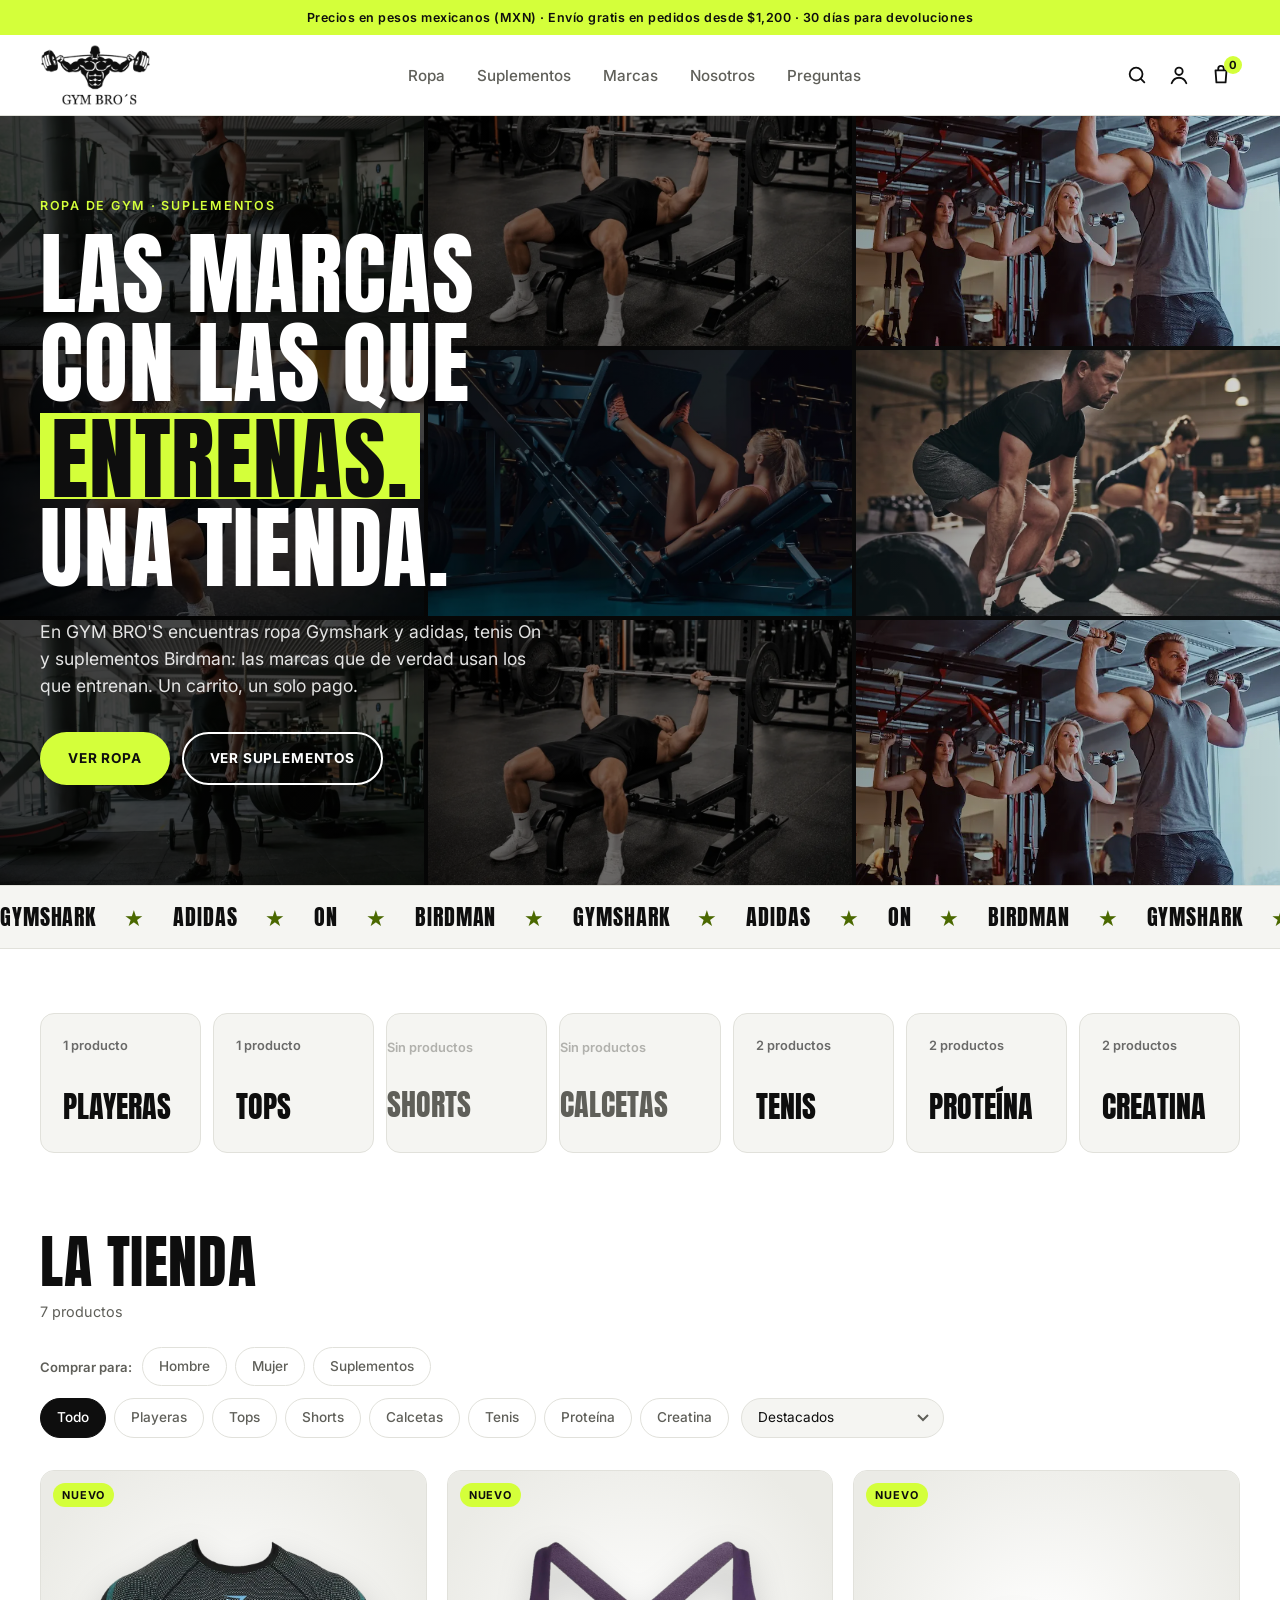
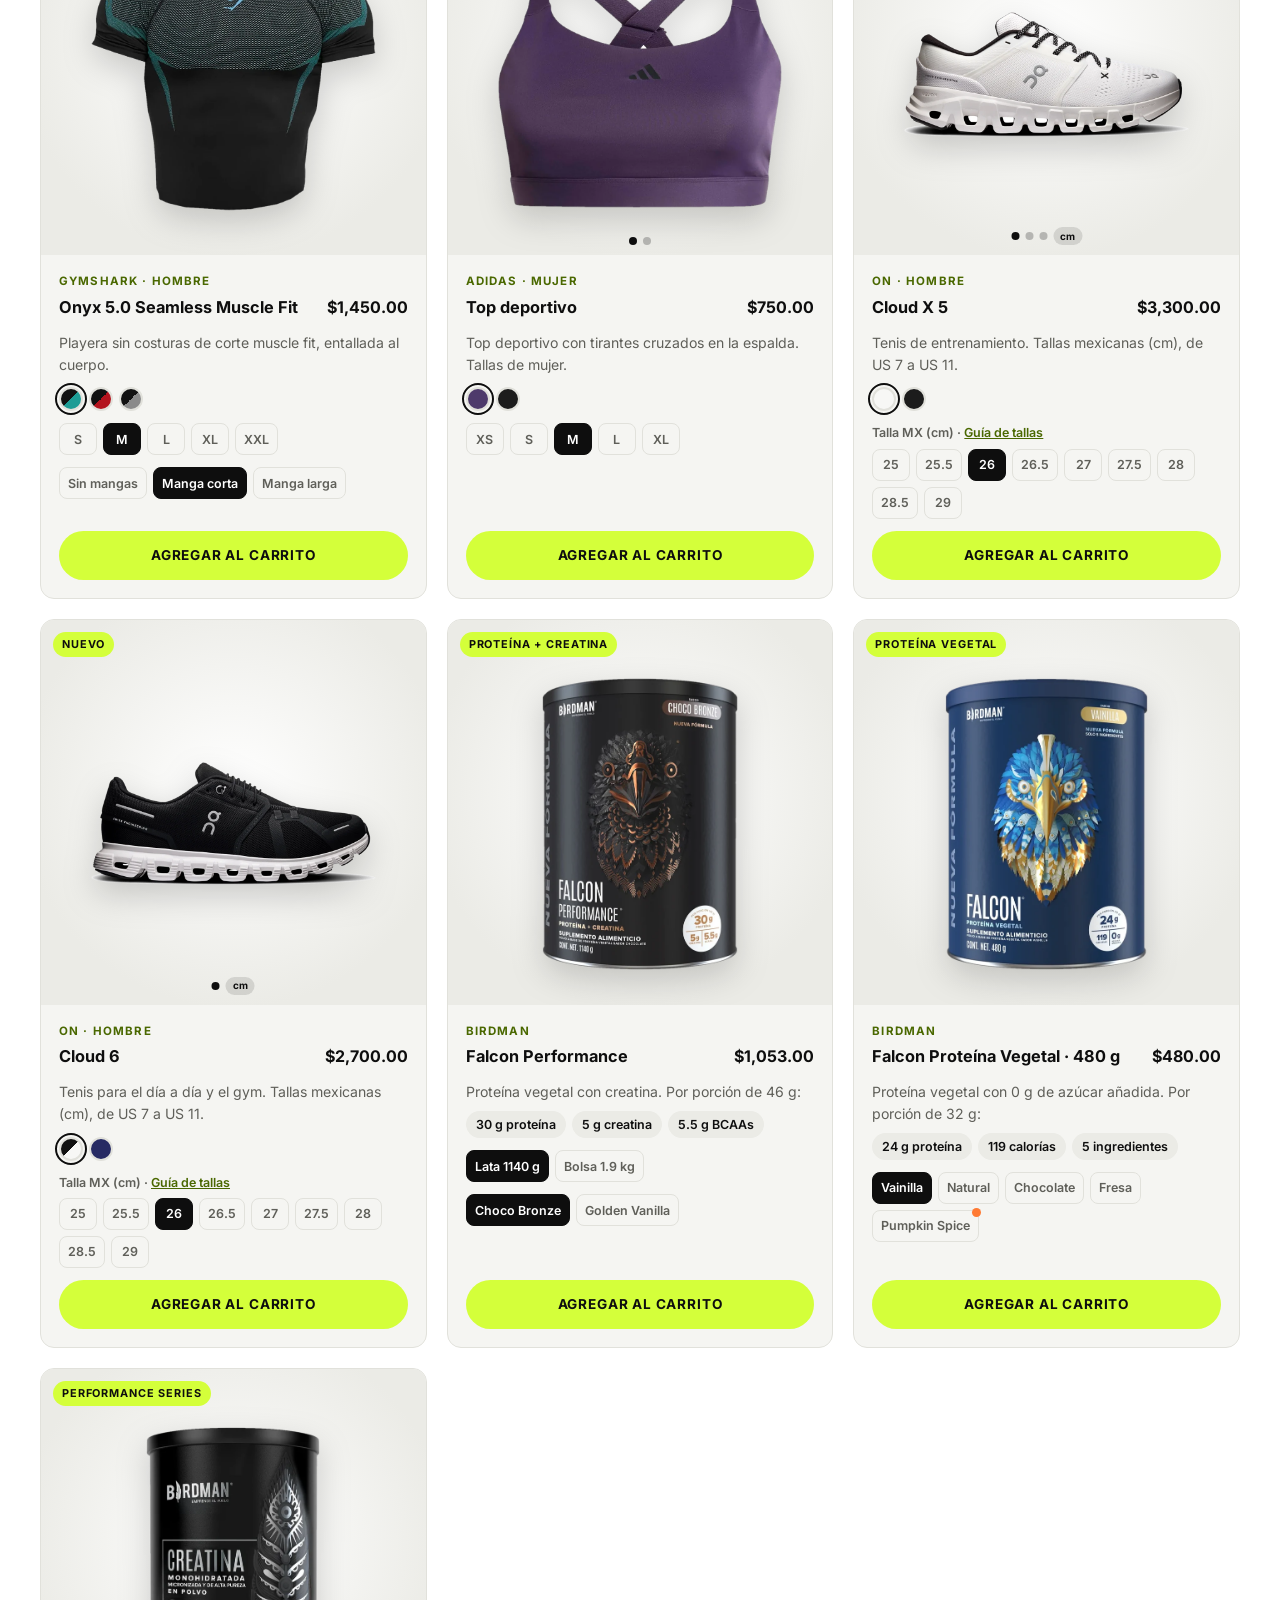
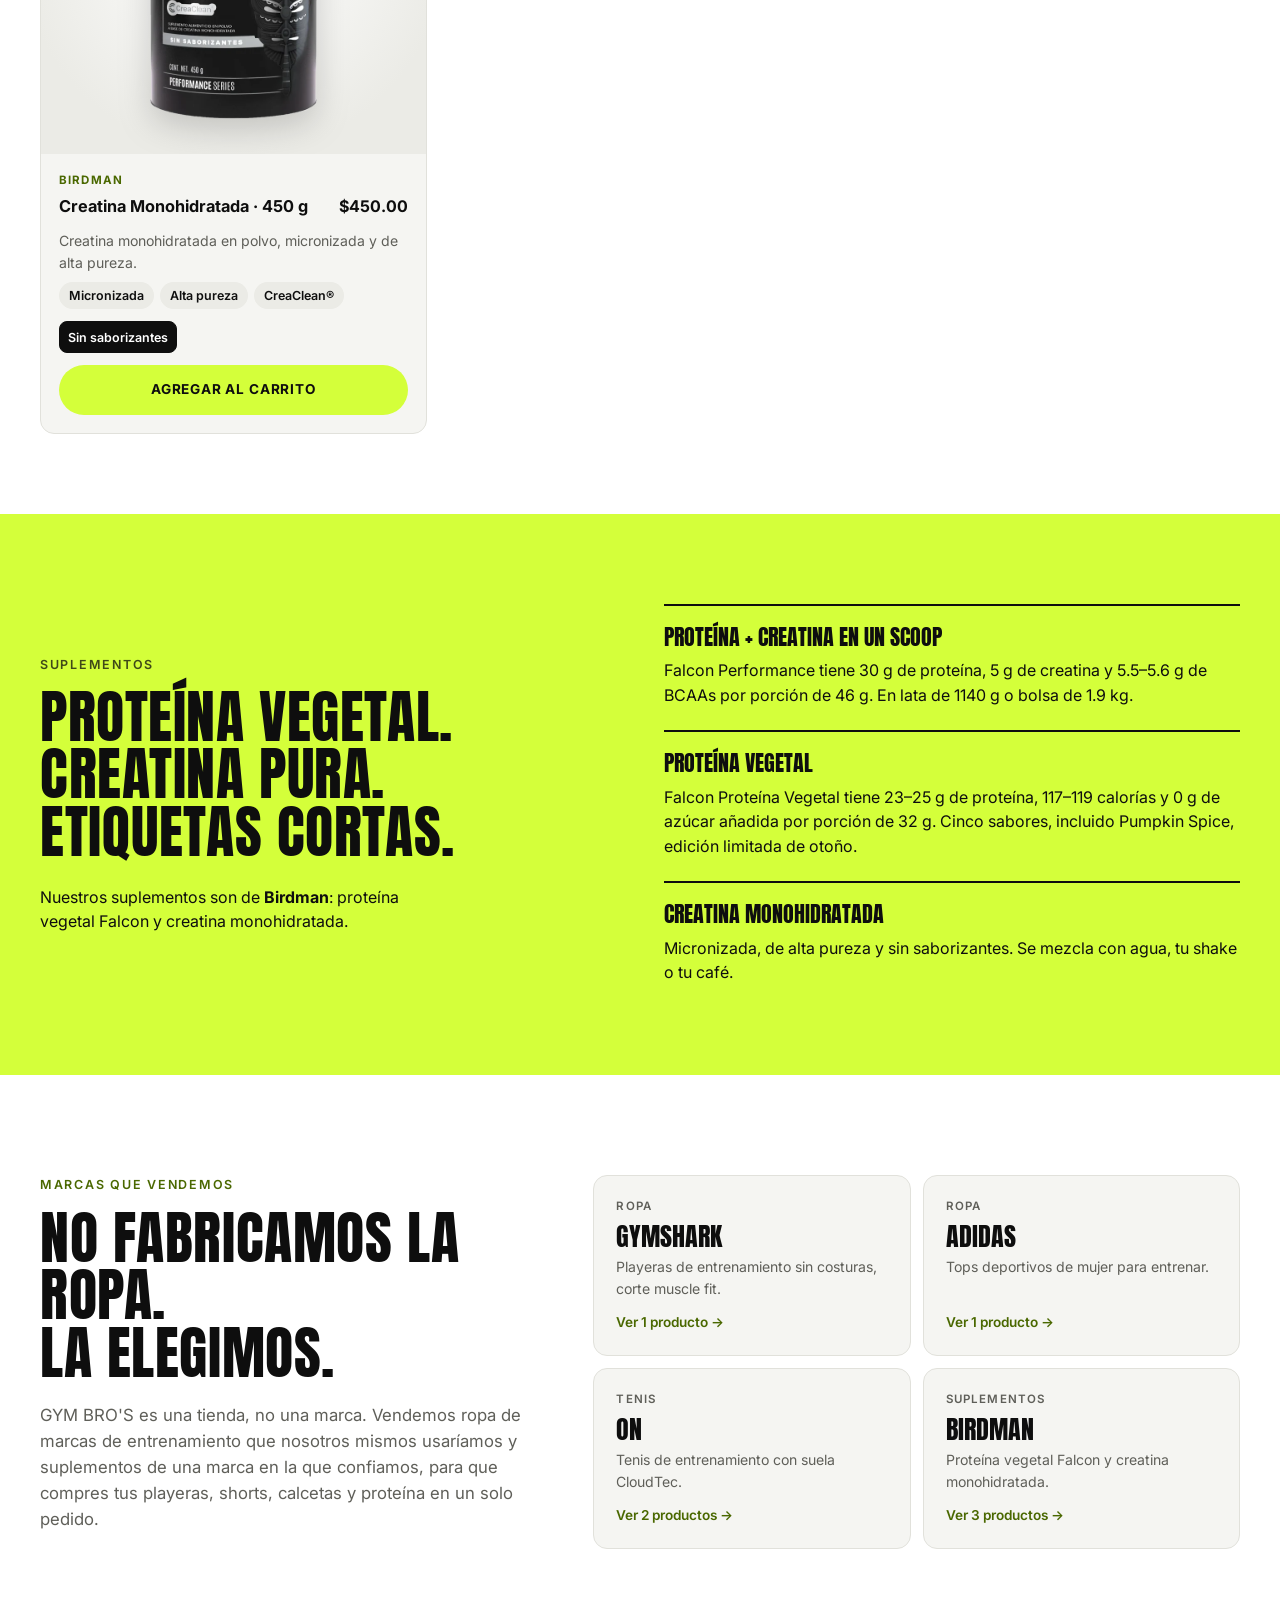
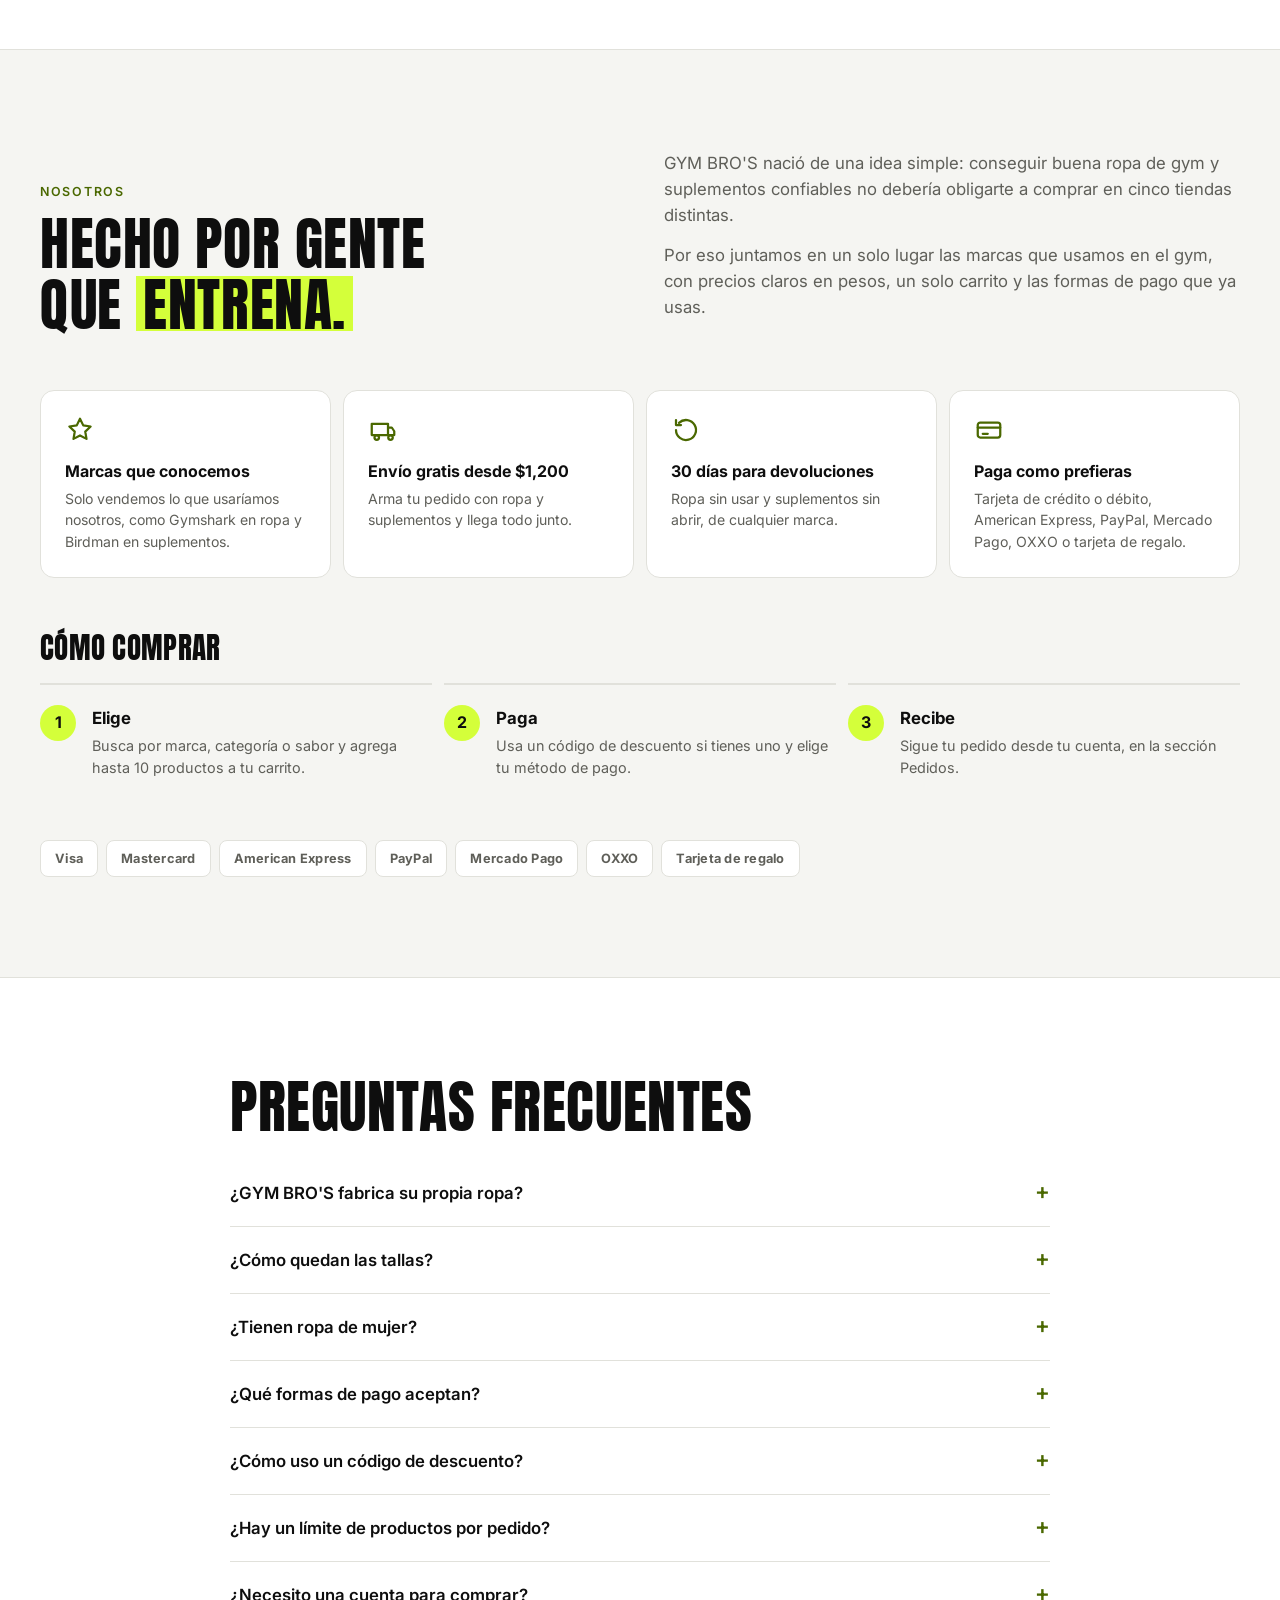
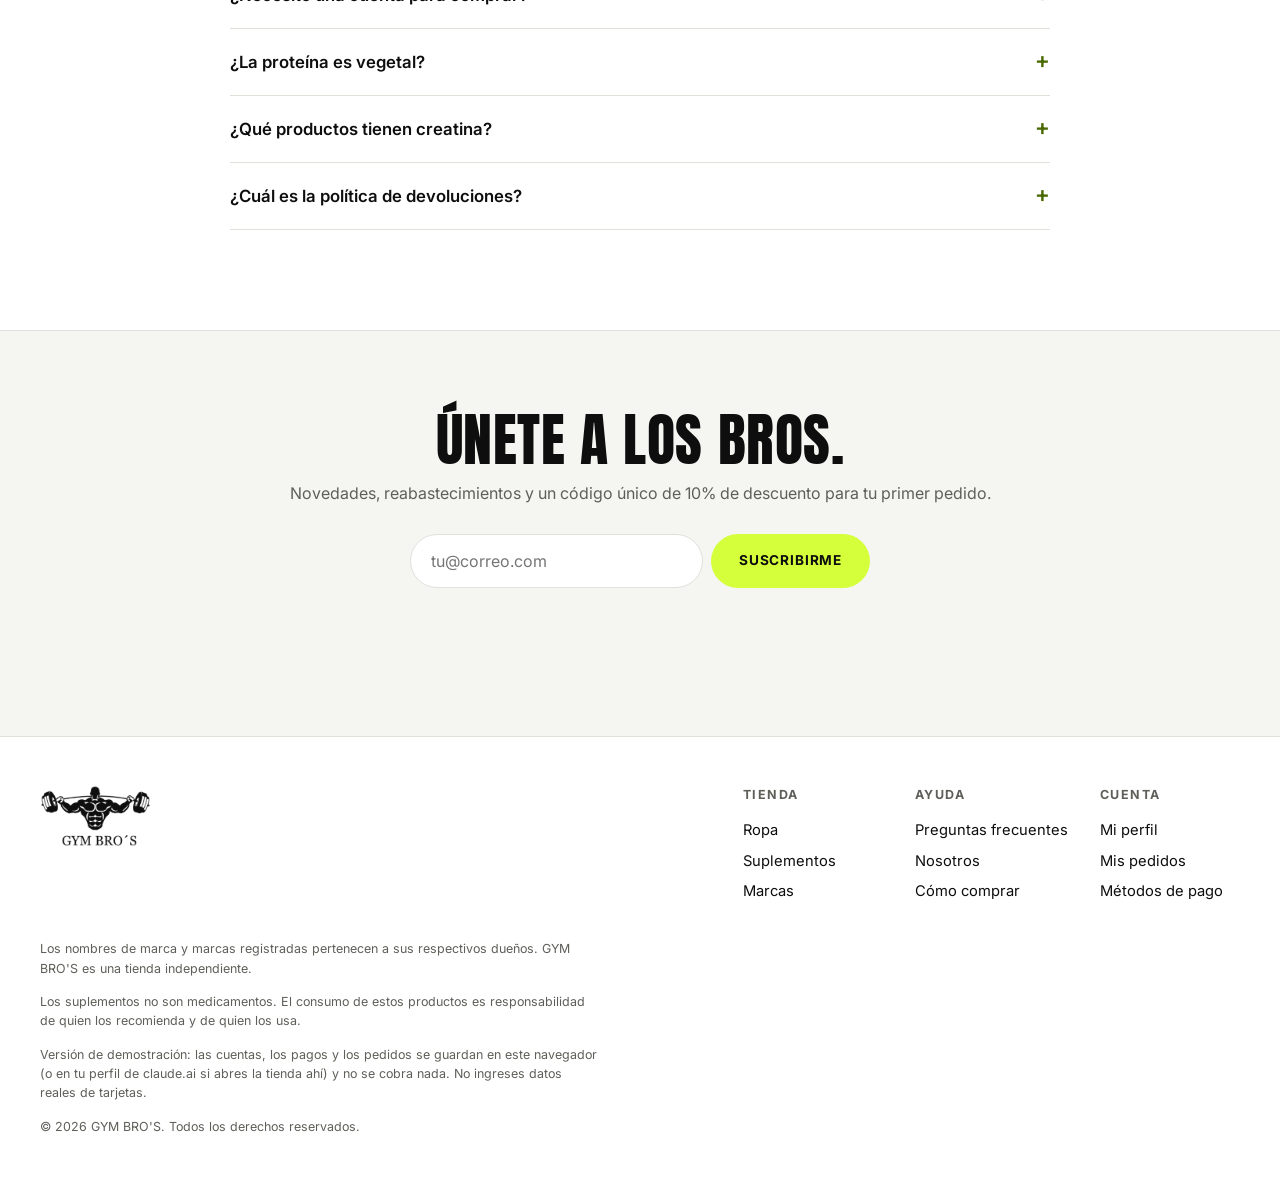
==== index.html @ c1922b49 "Add first women's product: adidas sports top Top deportivo in Morado and Negro, women's sizes XS-XL," ====
<!doctype html>
<html lang="es">
<head>
  <meta charset="utf-8">
  <meta name="viewport" content="width=device-width, initial-scale=1">
  <title>GYM BRO'S — Ropa de gym y suplementos</title>
  <meta name="description" content="GYM BRO'S: ropa de gym de las mejores marcas, más proteína Falcon y creatina Birdman, todo en una sola tienda.">
  <link rel="preconnect" href="https://fonts.googleapis.com">
  <link rel="preconnect" href="https://fonts.gstatic.com" crossorigin>
  <link href="https://fonts.googleapis.com/css2?family=Anton&family=Inter:wght@400;500;600;700&display=swap" rel="stylesheet">
  <link rel="stylesheet" href="styles.css">
</head>
<body>
  <div class="announce">Precios en pesos mexicanos (MXN) · Envío gratis en pedidos desde $1,200 · 30 días para devoluciones</div>

  <header class="site-header">
    <div class="container header-inner">
      <a href="#" class="logo" aria-label="Inicio de GYM BRO'S"><img src="assets/logo-dark.png" alt="GYM BRO'S"></a>
      <nav class="nav" id="nav">
        <a href="#shop" data-filter="apparel">Ropa</a>
        <a href="#shop" data-filter="supplements">Suplementos</a>
        <a href="#brands">Marcas</a>
        <a href="#about">Nosotros</a>
        <a href="#faq">Preguntas</a>
      </nav>
      <div class="header-actions">
        <button class="icon-action" id="searchBtn" aria-label="Buscar productos" title="Buscar (/)">
          <svg viewBox="0 0 24 24" width="22" height="22" aria-hidden="true"><circle cx="11" cy="11" r="7" fill="none" stroke="currentColor" stroke-width="2"/><path d="M20 20l-4-4" stroke="currentColor" stroke-width="2" stroke-linecap="round"/></svg>
        </button>
        <button class="icon-action account-btn" id="accountBtn" aria-label="Mi cuenta">
          <svg viewBox="0 0 24 24" width="22" height="22" aria-hidden="true"><circle cx="12" cy="8" r="4" fill="none" stroke="currentColor" stroke-width="2"/><path d="M4 21c1.5-4 4.5-6 8-6s6.5 2 8 6" fill="none" stroke="currentColor" stroke-width="2" stroke-linecap="round"/></svg>
          <span class="account-initial" id="accountInitial" hidden></span>
        </button>
        <button class="icon-action cart-btn" id="cartBtn" aria-label="Abrir carrito">
          <svg viewBox="0 0 24 24" width="22" height="22" aria-hidden="true"><path fill="none" stroke="currentColor" stroke-width="2" stroke-linecap="round" stroke-linejoin="round" d="M6 7h12l-1 13H7L6 7zm3 0V5a3 3 0 0 1 6 0v2"/></svg>
          <span class="cart-count" id="cartCount">0</span>
        </button>
        <button class="menu-btn" id="menuBtn" aria-label="Abrir menú" aria-expanded="false">
          <span></span><span></span><span></span>
        </button>
      </div>
    </div>
  </header>

  <main>
    <section class="hero has-media" id="hero">
      <div class="hero-media" id="heroMedia" aria-hidden="true">
        <!-- Background collage. Stock photos: confirm the license (or replace with your own) before launch. -->
        <div class="hero-collage" id="heroCollage"></div>
        <video id="heroVideo" muted playsinline preload="auto" hidden></video>
        <div class="hero-shade"></div>
      </div>
      <div class="container hero-inner">
        <div class="hero-copy">
          <p class="eyebrow">Ropa de gym · Suplementos</p>
          <h1>Las marcas<br>con las que<br><em>entrenas.</em><br>Una tienda.</h1>
          <p class="lede">En GYM BRO'S encuentras ropa Gymshark y adidas, tenis On y suplementos Birdman: las marcas que de verdad usan los que entrenan. Un carrito, un solo pago.</p>
          <div class="hero-ctas">
            <a href="#shop" class="btn btn-primary" data-filter="apparel">Ver ropa</a>
            <a href="#shop" class="btn btn-ghost" data-filter="supplements">Ver suplementos</a>
          </div>
        </div>
        <div class="hero-art">
          <img src="assets/logo-dark.png" alt="" class="hero-logo">
        </div>
      </div>
      <p class="hero-credit" id="heroCredit" hidden></p>
      <div class="ticker" aria-hidden="true">
        <div class="ticker-track" id="tickerTrack"></div>
      </div>
    </section>

    <section class="categories container" aria-label="Comprar por categoría">
      <button class="cat-card" data-filter="tees"><span class="cat-count" data-count="tees"></span><span class="cat-name">Playeras</span></button>
      <button class="cat-card" data-filter="tops"><span class="cat-count" data-count="tops"></span><span class="cat-name">Tops</span></button>
      <button class="cat-card" data-filter="shorts"><span class="cat-count" data-count="shorts"></span><span class="cat-name">Shorts</span></button>
      <button class="cat-card" data-filter="socks"><span class="cat-count" data-count="socks"></span><span class="cat-name">Calcetas</span></button>
      <button class="cat-card" data-filter="shoes"><span class="cat-count" data-count="shoes"></span><span class="cat-name">Tenis</span></button>
      <button class="cat-card" data-filter="protein"><span class="cat-count" data-count="protein"></span><span class="cat-name">Proteína</span></button>
      <button class="cat-card" data-filter="creatine"><span class="cat-count" data-count="creatine"></span><span class="cat-name">Creatina</span></button>
    </section>

    <section class="shop container" id="shop">
      <div class="section-head">
        <div>
          <h2>La tienda</h2>
          <p class="shop-status" id="shopStatus" role="status"></p>
        </div>
        <div class="shop-tools">
          <div class="filters audience" aria-label="Comprar para" id="audience">
            <span class="audience-label">Comprar para:</span>
            <button class="chip" data-filter="gender:hombre">Hombre</button>
            <button class="chip" data-filter="gender:mujer">Mujer</button>
            <button class="chip" data-filter="supplements">Suplementos</button>
          </div>
          <div class="filters" aria-label="Filtrar productos" id="filters">
            <button class="chip active" data-filter="all">Todo</button>
            <button class="chip" data-filter="tees">Playeras</button>
            <button class="chip" data-filter="tops">Tops</button>
            <button class="chip" data-filter="shorts">Shorts</button>
            <button class="chip" data-filter="socks">Calcetas</button>
            <button class="chip" data-filter="shoes">Tenis</button>
            <button class="chip" data-filter="protein">Proteína</button>
            <button class="chip" data-filter="creatine">Creatina</button>
          </div>
          <label class="sort">
            <span class="sr-only">Ordenar productos</span>
            <select id="sortSelect">
              <option value="featured">Destacados</option>
              <option value="price-asc">Precio: menor a mayor</option>
              <option value="price-desc">Precio: mayor a menor</option>
              <option value="name">Nombre (A–Z)</option>
            </select>
          </label>
        </div>
      </div>
      <div class="grid" id="productGrid"></div>
    </section>

    <section class="fuel" id="fuel">
      <div class="container fuel-inner">
        <div>
          <p class="eyebrow">Suplementos</p>
          <h2>Proteína vegetal.<br>Creatina pura.<br>Etiquetas cortas.</h2>
          <p class="fuel-note">Nuestros suplementos son de <strong id="supplementBrand"></strong>: proteína vegetal Falcon y creatina monohidratada.</p>
        </div>
        <ul class="fuel-points">
          <li><strong>Proteína + creatina en un scoop</strong> Falcon Performance tiene 30 g de proteína, 5 g de creatina y 5.5–5.6 g de BCAAs por porción de 46 g. En lata de 1140 g o bolsa de 1.9 kg.</li>
          <li><strong>Proteína vegetal</strong> Falcon Proteína Vegetal tiene 23–25 g de proteína, 117–119 calorías y 0 g de azúcar añadida por porción de 32 g. Cinco sabores, incluido Pumpkin Spice, edición limitada de otoño.</li>
          <li><strong>Creatina monohidratada</strong> Micronizada, de alta pureza y sin saborizantes. Se mezcla con agua, tu shake o tu café.</li>
        </ul>
      </div>
    </section>

    <section class="brands container" id="brands">
      <div class="brands-copy">
        <p class="eyebrow">Marcas que vendemos</p>
        <h2>No fabricamos la ropa.<br>La elegimos.</h2>
        <p>GYM BRO'S es una tienda, no una marca. Vendemos ropa de marcas de entrenamiento que nosotros mismos usaríamos y suplementos de una marca en la que confiamos, para que compres tus playeras, shorts, calcetas y proteína en un solo pedido.</p>
      </div>
      <div class="brand-list" id="brandList"></div>
    </section>

    <section class="about" id="about">
      <div class="container">
        <div class="about-intro">
          <div>
            <p class="eyebrow">Nosotros</p>
            <h2>Hecho por gente<br>que <em>entrena.</em></h2>
          </div>
          <div class="about-copy">
            <p>GYM BRO'S nació de una idea simple: conseguir buena ropa de gym y suplementos confiables no debería obligarte a comprar en cinco tiendas distintas.</p>
            <p>Por eso juntamos en un solo lugar las marcas que usamos en el gym, con precios claros en pesos, un solo carrito y las formas de pago que ya usas.</p>
          </div>
        </div>

        <ul class="values">
          <li>
            <svg viewBox="0 0 24 24" aria-hidden="true"><path d="M12 3l2.6 5.3 5.9.9-4.3 4.1 1 5.8L12 16.4 6.8 19.1l1-5.8L3.5 9.2l5.9-.9z"/></svg>
            <h3>Marcas que conocemos</h3>
            <p>Solo vendemos lo que usaríamos nosotros, como Gymshark en ropa y Birdman en suplementos.</p>
          </li>
          <li>
            <svg viewBox="0 0 24 24" aria-hidden="true"><path d="M3 7h13v9H3zM16 10h3l2 3v3h-5z"/><circle cx="7" cy="18" r="1.8"/><circle cx="18" cy="18" r="1.8"/></svg>
            <h3>Envío gratis desde $1,200</h3>
            <p>Arma tu pedido con ropa y suplementos y llega todo junto.</p>
          </li>
          <li>
            <svg viewBox="0 0 24 24" aria-hidden="true"><path d="M4 12a8 8 0 1 0 2.4-5.7M4 4v4h4"/></svg>
            <h3>30 días para devoluciones</h3>
            <p>Ropa sin usar y suplementos sin abrir, de cualquier marca.</p>
          </li>
          <li>
            <svg viewBox="0 0 24 24" aria-hidden="true"><rect x="3" y="6" width="18" height="12" rx="2"/><path d="M3 10h18M7 15h4"/></svg>
            <h3>Paga como prefieras</h3>
            <p>Tarjeta de crédito o débito, American Express, PayPal, Mercado Pago, OXXO o tarjeta de regalo.</p>
          </li>
        </ul>

        <div class="how">
          <h3 class="how-title">Cómo comprar</h3>
          <ol class="steps">
            <li><span class="step-n">1</span><div><strong>Elige</strong><p>Busca por marca, categoría o sabor y agrega hasta 10 productos a tu carrito.</p></div></li>
            <li><span class="step-n">2</span><div><strong>Paga</strong><p>Usa un código de descuento si tienes uno y elige tu método de pago.</p></div></li>
            <li><span class="step-n">3</span><div><strong>Recibe</strong><p>Sigue tu pedido desde tu cuenta, en la sección Pedidos.</p></div></li>
          </ol>
        </div>

        <div class="pay-strip" aria-label="Métodos de pago aceptados">
          <span>Visa</span><span>Mastercard</span><span>American Express</span><span>PayPal</span><span>Mercado Pago</span><span>OXXO</span><span>Tarjeta de regalo</span>
        </div>
      </div>
    </section>

    <section class="faq container" id="faq">
      <h2>Preguntas frecuentes</h2>
      <details>
        <summary>¿GYM BRO'S fabrica su propia ropa?</summary>
        <p>No. Somos una tienda. Cada producto lo fabrica la marca que aparece en su ficha, y se lo compramos directamente a esas marcas.</p>
      </details>
      <details>
        <summary>¿Cómo quedan las tallas?</summary>
        <p>Depende de la marca. Cada ficha indica el corte, por ejemplo muscle fit (entallada). Puedes guardar tu talla favorita en tu perfil y la tienda la elegirá por ti. Los tenis van en talla mexicana (centímetros), de US 7 a US 11, y el precio que ves es el de US 8 (26 cm): en sus fotos encontrarás una guía de tallas con la equivalencia MX y US.</p>
      </details>
      <details>
        <summary>¿Tienen ropa de mujer?</summary>
        <p>Sí. Ya tenemos tops deportivos adidas para mujer, y vamos agregando más. Usa el filtro "Comprar para" en la tienda para ver solo productos de hombre, de mujer o suplementos.</p>
      </details>
      <details>
        <summary>¿Qué formas de pago aceptan?</summary>
        <p>Tarjeta de crédito, tarjeta de débito, American Express, PayPal, Mercado Pago, pago en efectivo en OXXO y tarjetas de regalo GYM BRO'S. Si tienes cuenta, puedes guardar tus métodos de pago para la próxima vez.</p>
      </details>
      <details>
        <summary>¿Cómo uso un código de descuento?</summary>
        <p>Al pagar, en el primer paso (Resumen) escribe tu código en "Código de descuento" y presiona Aplicar. El descuento se ve antes de confirmar. Recibes un código único de 10% al unirte a los bros y otro al crear tu cuenta; cada código funciona una sola vez.</p>
      </details>
      <details>
        <summary>¿Hay un límite de productos por pedido?</summary>
        <p>Sí, hasta 10 productos por pedido. Si necesitas más, haz un segundo pedido.</p>
      </details>
      <details>
        <summary>¿Necesito una cuenta para comprar?</summary>
        <p>No, puedes comprar como invitado. Con una cuenta guardas tu dirección, tus métodos de pago, tu talla favorita y el historial de tus pedidos.</p>
      </details>
      <details>
        <summary>¿La proteína es vegetal?</summary>
        <p>Sí. Las dos proteínas Falcon de Birdman que vendemos están hechas a base de proteína vegetal.</p>
      </details>
      <details>
        <summary>¿Qué productos tienen creatina?</summary>
        <p>La Creatina Monohidratada Birdman de 450 g, sin saborizantes, y Falcon Performance (Choco Bronze y Golden Vanilla, en lata de 1140 g o bolsa de 1.9 kg), que tiene 5 g de creatina por porción de 46 g. Falcon Proteína Vegetal no contiene creatina. Si tienes alguna condición médica, consulta a tu médico antes de tomar suplementos.</p>
      </details>
      <details>
        <summary>¿Cuál es la política de devoluciones?</summary>
        <p>Tienes 30 días para devolver ropa sin usar y suplementos sin abrir, de cualquier marca.</p>
      </details>
    </section>

    <section class="newsletter">
      <div class="container newsletter-inner">
        <h2>Únete a los bros.</h2>
        <p>Novedades, reabastecimientos y un código único de 10% de descuento para tu primer pedido.</p>
        <form id="newsletterForm" class="newsletter-form">
          <label for="email" class="sr-only">Correo electrónico</label>
          <input id="email" type="email" placeholder="tu@correo.com" required>
          <button class="btn btn-primary" type="submit">Suscribirme</button>
        </form>
        <p class="form-msg" id="formMsg" role="status"></p>
      </div>
    </section>
  </main>

  <footer class="site-footer">
    <div class="container footer-inner">
      <div class="footer-top">
        <a href="#" class="logo" aria-label="Inicio de GYM BRO'S"><img src="assets/logo-dark.png" alt="GYM BRO'S"></a>
        <div class="footer-cols">
          <div>
            <h4>Tienda</h4>
            <a href="#shop" data-filter="apparel">Ropa</a>
            <a href="#shop" data-filter="supplements">Suplementos</a>
            <a href="#brands">Marcas</a>
          </div>
          <div>
            <h4>Ayuda</h4>
            <a href="#faq">Preguntas frecuentes</a>
            <a href="#about">Nosotros</a>
            <a href="#about">Cómo comprar</a>
          </div>
          <div>
            <h4>Cuenta</h4>
            <button class="footer-link" data-account="profile">Mi perfil</button>
            <button class="footer-link" data-account="orders">Mis pedidos</button>
            <button class="footer-link" data-account="payments">Métodos de pago</button>
          </div>
        </div>
      </div>
      <p class="fine">Los nombres de marca y marcas registradas pertenecen a sus respectivos dueños. GYM BRO'S es una tienda independiente.</p>
      <p class="fine">Los suplementos no son medicamentos. El consumo de estos productos es responsabilidad de quien los recomienda y de quien los usa.</p>
      <p class="fine">Versión de demostración: las cuentas, los pagos y los pedidos se guardan en este navegador (o en tu perfil de claude.ai si abres la tienda ahí) y no se cobra nada. No ingreses datos reales de tarjetas.</p>
      <p class="fine">© 2026 GYM BRO'S. Todos los derechos reservados.</p>
    </div>
  </footer>

  <div class="overlay" id="overlay" hidden></div>
  <aside class="cart" id="cart" aria-label="Carrito de compras" aria-hidden="true">
    <div class="cart-head">
      <h3>Tu carrito</h3>
      <button class="icon-btn" id="cartClose" aria-label="Cerrar carrito">✕</button>
    </div>
    <div class="cart-items" id="cartItems"></div>
    <div class="cart-foot">
      <div class="ship-meter"><div class="ship-bar" id="shipBar"></div></div>
      <p class="ship-msg" id="shipMsg"></p>
      <p class="cart-limit" id="cartLimit"></p>
      <div class="cart-total"><span>Subtotal (MXN)</span><span id="cartTotal">$0.00</span></div>
      <button class="btn btn-primary btn-block" id="checkoutBtn">Pagar</button>
    </div>
  </aside>

  <dialog class="modal search-modal" id="searchDialog" aria-label="Buscar productos">
    <form class="search-bar" id="searchForm">
      <svg viewBox="0 0 24 24" width="22" height="22" aria-hidden="true"><circle cx="11" cy="11" r="7" fill="none" stroke="currentColor" stroke-width="2"/><path d="M20 20l-4-4" stroke="currentColor" stroke-width="2" stroke-linecap="round"/></svg>
      <label for="searchInput" class="sr-only">Buscar</label>
      <input id="searchInput" type="search" placeholder="Busca playeras, proteína, sabores…" autocomplete="off">
      <button type="button" class="icon-btn" data-close aria-label="Cerrar búsqueda">✕</button>
    </form>
    <div class="search-suggest" id="searchSuggest">
      <span>Prueba con:</span>
      <button type="button" class="chip" data-q="Gymshark">Gymshark</button>
      <button type="button" class="chip" data-q="Proteína">Proteína</button>
      <button type="button" class="chip" data-q="Creatina">Creatina</button>
      <button type="button" class="chip" data-q="Pumpkin Spice">Pumpkin Spice</button>
      <button type="button" class="chip" data-q="Manga larga">Manga larga</button>
    </div>
    <ul class="search-results" id="searchResults"></ul>
  </dialog>

  <dialog class="modal account-modal" id="accountDialog" aria-labelledby="accountTitle">
    <div class="modal-head">
      <h3 id="accountTitle">Mi cuenta</h3>
      <button type="button" class="icon-btn" data-close aria-label="Cerrar">✕</button>
    </div>
    <div class="modal-body" id="accountBody"></div>
  </dialog>

  <dialog class="modal checkout-modal" id="checkoutDialog" aria-labelledby="checkoutTitle">
    <div class="modal-head">
      <h3 id="checkoutTitle">Pagar</h3>
      <button type="button" class="icon-btn" data-close aria-label="Cerrar">✕</button>
    </div>
    <ol class="stepper" id="stepper">
      <li data-step="summary">Resumen</li>
      <li data-step="shipping">Envío</li>
      <li data-step="payment">Pago</li>
    </ol>
    <div class="modal-body" id="checkoutBody"></div>
  </dialog>

  <div class="toast" id="toast" role="status" aria-live="polite" popover="manual"></div>

  <script src="account.js"></script>
  <script src="promo.js"></script>
  <script src="script.js"></script>
  <script src="checkout.js"></script>
</body>
</html>
---- styles.css ----
:root {
  /* White / black / neon. Orange is reserved for limited editions. */
  color-scheme: light;
  --bg: #ffffff;
  --surface: #f5f5f2;
  --surface-2: #ebebe6;
  --text: #0e0e0e;
  --muted: #5f5f59;
  --line: #e1e1db;
  --accent: #d4ff3a;          /* neon fills: buttons, badges, bands */
  --accent-hover: #c2f01c;
  --accent-text: #4a6800;     /* readable green for accent text on white */
  --accent-soft: rgba(212, 255, 58, .38);
  --accent-ink: #0e0e0e;      /* text on neon fills */
  --limited: #ff7a33;
  --limited-text: #b8420a;
  --limited-soft: rgba(255, 122, 51, .14);
  --danger: #d4293a;
  --radius: 14px;
  --display: "Anton", Impact, "Arial Narrow", sans-serif;
  --body: "Inter", system-ui, -apple-system, sans-serif;
}

* { box-sizing: border-box; }
html { scroll-behavior: smooth; }
body {
  margin: 0;
  background: var(--bg);
  color: var(--text);
  font-family: var(--body);
  line-height: 1.55;
  -webkit-font-smoothing: antialiased;
}
img, svg { display: block; }
[hidden] { display: none !important; }
:focus-visible { outline: 2px solid var(--accent-text); outline-offset: 2px; }
input, select, textarea { font: inherit; color: inherit; }
a { color: inherit; text-decoration: none; }
button { font: inherit; color: inherit; cursor: pointer; }
h1, h2, h3 { font-family: var(--display); font-weight: 400; letter-spacing: .01em; line-height: 1; margin: 0; text-transform: uppercase; }
h2 { font-size: clamp(2.2rem, 5vw, 3.6rem); }
.container { width: min(1200px, 100% - 32px); margin-inline: auto; }
.sr-only { position: absolute; width: 1px; height: 1px; overflow: hidden; clip: rect(0 0 0 0); }
.eyebrow { color: var(--accent-text); font-weight: 600; text-transform: uppercase; letter-spacing: .14em; font-size: .78rem; margin: 0 0 14px; }

/* Buttons */
.btn {
  display: inline-flex; align-items: center; justify-content: center;
  padding: 14px 26px; border-radius: 999px; border: 2px solid transparent; background: transparent;
  font-weight: 700; text-transform: uppercase; letter-spacing: .06em; font-size: .85rem;
  transition: transform .15s, background .15s, color .15s;
}
.btn:active { transform: scale(.97); }
.btn-primary { background: var(--accent); color: var(--accent-ink); }
.btn-primary:hover { background: var(--accent-hover); }
.btn-ghost { border-color: var(--text); }
.btn-ghost:hover { background: var(--text); color: var(--bg); }
.btn-block { width: 100%; }
.icon-btn { background: none; border: 0; font-size: 1.2rem; padding: 6px; }

/* Header */
.announce { background: var(--accent); color: var(--accent-ink); text-align: center; font-size: .78rem; font-weight: 600; padding: 8px 16px; letter-spacing: .04em; }
.site-header { position: sticky; top: 0; z-index: 40; background: var(--bg); border-bottom: 1px solid var(--line); }
.header-inner { display: flex; align-items: center; justify-content: space-between; height: 80px; }
.logo { display: block; }
.logo img { height: 62px; width: auto; }
.nav { display: flex; gap: 32px; font-weight: 500; font-size: .95rem; }
.nav a { color: var(--muted); transition: color .15s; }
.nav a:hover { color: var(--text); }
.header-actions { display: flex; align-items: center; gap: 4px; }
.icon-action { position: relative; background: none; border: 0; padding: 8px; border-radius: 10px; transition: background .15s; }
.icon-action:hover { background: var(--surface-2); }
.account-initial {
  position: absolute; inset: 6px; border-radius: 50%; background: var(--accent); color: var(--accent-ink);
  display: grid; place-items: center; font-weight: 700; font-size: .85rem;
}
.cart-count {
  position: absolute; top: 0; right: -2px; min-width: 18px; height: 18px; padding: 0 5px;
  border-radius: 999px; background: var(--accent); color: var(--accent-ink);
  font-size: .7rem; font-weight: 700; display: grid; place-items: center;
}
.cart-count.bump { animation: bump .35s; }
@keyframes bump { 50% { transform: scale(1.4); } }
.menu-btn { display: none; background: none; border: 0; padding: 8px; width: 40px; }
.menu-btn span { display: block; height: 2px; background: var(--text); margin: 5px 0; transition: transform .2s, opacity .2s; }

/* Hero */
.hero { position: relative; overflow: hidden; border-bottom: 1px solid var(--line); }
.hero-inner { display: grid; grid-template-columns: 1.2fr 1fr; gap: 40px; align-items: center; padding: 80px 0 100px; }
.hero h1 { font-size: clamp(2.8rem, 7vw, 5.6rem); }
.hero h1 em, .about-intro h2 em { display: inline-block; font-style: normal; color: var(--accent-ink); background: var(--accent); line-height: .9; padding: .06em .12em 0; margin: .05em 0; }
.lede { color: var(--muted); font-size: 1.1rem; max-width: 46ch; margin: 24px 0 32px; }
.hero-ctas { display: flex; gap: 12px; flex-wrap: wrap; }
.hero-art { position: relative; color: var(--text); }
.hero-logo { width: 100%; max-width: 460px; margin-left: auto; }
/* Hero background: photo collage (or clips when configured); a dark shade keeps the text readable */
.hero-media { position: absolute; inset: 0 0 auto; height: calc(100% - 56px); overflow: hidden; background: #0e0e0e; }
/* Parallax: the collage stays fixed to the screen while the headline scrolls over it. The hero clips it
   (clip-path also clips fixed children), so once the brand ticker passes, the collage is left behind. */
.hero.has-media { clip-path: inset(0); background: #0e0e0e; }
.hero.parallax .hero-media { position: fixed; top: var(--hero-media-top, 80px); bottom: auto; height: var(--hero-media-h, 70vh); }
@media (prefers-reduced-motion: reduce) { .hero.parallax .hero-media { position: absolute; top: 0; height: calc(100% - 56px); } }
.hero-media video { position: absolute; inset: 0; width: 100%; height: 100%; object-fit: cover; }
.hero-collage { position: absolute; inset: 0; display: grid; gap: 4px; }
/* Each photo sits absolutely inside its cell, so every browser (Safari included) crops it the same way */
.hero-collage .cell { position: relative; overflow: hidden; min-width: 0; min-height: 0; }
.hero-collage .cell img { position: absolute; inset: 0; width: 100%; height: 100%; object-fit: cover; object-position: 50% 45%; }
.hero-shade { position: absolute; inset: 0; background: linear-gradient(90deg, rgba(0,0,0,.78) 0%, rgba(0,0,0,.55) 45%, rgba(0,0,0,.15) 100%); }
.hero-inner { position: relative; }
.hero.has-media .hero-copy { color: #fff; }
.hero.has-media .eyebrow { color: var(--accent); }
.hero.has-media .lede { color: rgba(255, 255, 255, .88); }
.hero.has-media .btn-ghost { border-color: #fff; color: #fff; }
.hero.has-media .btn-ghost:hover { background: #fff; color: #0e0e0e; }
.hero.has-media .hero-art { visibility: hidden; }
.hero-credit {
  position: absolute; right: max(16px, env(safe-area-inset-right, 0px)); bottom: 68px; margin: 0; z-index: 1;
  font-size: .7rem; color: rgba(255, 255, 255, .8); background: rgba(0, 0, 0, .35); padding: 3px 8px; border-radius: 6px;
}
.hero-credit a { text-decoration: underline; }
.ticker { position: relative; border-top: 1px solid var(--line); overflow: hidden; padding: 14px 0; background: var(--surface); }
.ticker-track { display: flex; gap: 28px; width: max-content; animation: scroll 30s linear infinite; font-family: var(--display); font-size: 1.4rem; letter-spacing: .04em; }
.ticker-track span:nth-child(even) { color: var(--accent-text); }
@keyframes scroll { to { transform: translateX(-50%); } }

/* Categories */
.categories { display: grid; grid-template-columns: repeat(7, minmax(0, 1fr)); gap: 12px; padding: 64px 0 0; }
.cat-card {
  text-align: left; background: var(--surface); border: 1px solid var(--line); border-radius: var(--radius);
  padding: 22px; min-height: 140px; display: flex; flex-direction: column; justify-content: space-between;
  transition: background .2s, color .2s, transform .2s;
}
.cat-card:hover { background: var(--accent); color: var(--accent-ink); transform: translateY(-3px); }
.cat-count { font-size: .8rem; font-weight: 600; opacity: .6; }
.cat-name { font-family: var(--display); font-size: clamp(1.35rem, 6vw, 1.9rem); text-transform: uppercase; overflow-wrap: anywhere; }

/* Shop */
.shop { padding: 80px 0; scroll-margin-top: 80px; }
.section-head { display: flex; justify-content: space-between; align-items: end; gap: 24px; flex-wrap: wrap; margin-bottom: 32px; }
.shop-status { margin: 10px 0 0; color: var(--muted); font-size: .9rem; }
.link-btn { background: none; border: 0; padding: 0; color: var(--accent-text); font-weight: 600; text-decoration: underline; }
.audience { width: 100%; align-items: center; }
.audience-label { font-size: .82rem; font-weight: 600; color: var(--muted); margin-right: 2px; }
.card-media .media.photo-full { position: absolute; inset: 0; width: 100%; height: 100%; object-fit: cover; filter: none; }
.card:hover .card-media .media.photo-full { transform: none; }
.shop-tools { display: flex; gap: 12px; align-items: center; flex-wrap: wrap; }
.filters { display: flex; gap: 8px; flex-wrap: wrap; }
.sort select {
  appearance: none; background: var(--surface) url("data:image/svg+xml,%3Csvg xmlns='http://www.w3.org/2000/svg' width='12' height='8'%3E%3Cpath d='M1 1l5 5 5-5' fill='none' stroke='%235f5f59' stroke-width='2'/%3E%3C/svg%3E") no-repeat right 14px center;
  border: 1px solid var(--line); border-radius: 999px; padding: 8px 38px 8px 16px; font-size: .85rem; cursor: pointer;
}
.chip { background: transparent; border: 1px solid var(--line); border-radius: 999px; padding: 8px 16px; font-size: .85rem; font-weight: 500; color: var(--muted); transition: all .15s; }
.chip:hover { color: var(--text); border-color: var(--text); }
.chip.active { background: var(--text); color: var(--bg); border-color: var(--text); }

.grid-empty {
  grid-column: 1 / -1; display: grid; justify-items: center; gap: 6px; text-align: center;
  padding: 56px 16px; border: 1px dashed var(--line); border-radius: var(--radius); background: var(--surface);
}
.grid-empty p { margin: 0; }
.grid-empty strong { font-size: 1.15rem; }
.grid-empty .btn { margin-top: 12px; }
.cat-card.empty .cat-count { opacity: .45; }
.grid { display: grid; grid-template-columns: repeat(auto-fill, minmax(min(300px, 100%), 1fr)); gap: 20px; }
.card { background: var(--surface); border: 1px solid var(--line); border-radius: var(--radius); overflow: hidden; display: flex; flex-direction: column; animation: fadeUp .4s both; scroll-margin-top: 100px; }
.card.flash { animation: flash 1.6s ease-out; }
@keyframes flash { 0%, 40% { border-color: var(--accent-text); box-shadow: 0 0 0 4px var(--accent-soft); } }
@keyframes fadeUp { from { opacity: 0; transform: translateY(12px); } }
.card-media { position: relative; flex-shrink: 0; aspect-ratio: 1; min-height: 0; overflow: hidden; display: grid; place-items: center; background: radial-gradient(circle at 50% 45%, #ffffff, var(--surface-2) 75%); }
.card-media .media { width: 62%; height: 62%; transition: transform .3s; }
.card-media .photo { position: absolute; top: 15%; left: 13%; width: 74%; height: 76%; object-fit: contain; filter: drop-shadow(0 12px 16px rgba(0,0,0,.18)); }
.card:hover .card-media .media { transform: scale(1.06) rotate(-2deg); }
.card:hover .card-media .size-guide { transform: none; }
/* Gallery */
.gal-btn {
  position: absolute; top: 50%; translate: 0 -50%; z-index: 2; width: 34px; height: 34px; border-radius: 50%;
  border: 1px solid var(--line); background: rgba(255, 255, 255, .92); font-size: 1.3rem; line-height: 1; display: grid; place-items: center;
  opacity: 0; transition: opacity .2s;
}
.gal-btn.prev { left: 10px; } .gal-btn.next { right: 10px; }
/* On the size guide the arrows move down beside the dots so they don't cover the table */
.card-media.on-guide .gal-btn { top: auto; bottom: 4px; translate: none; width: 26px; height: 26px; font-size: 1rem; opacity: 1; }
.card-media.on-guide .gal-btn.prev { left: calc(50% - 62px); } .card-media.on-guide .gal-btn.next { right: calc(50% - 62px); }
.card:hover .gal-btn, .gal-btn:focus-visible { opacity: 1; }
@media (hover: none) { .gal-btn { opacity: 1; } }
.gal-dots { position: absolute; bottom: 10px; left: 50%; translate: -50% 0; z-index: 2; display: flex; gap: 6px; align-items: center; }
.gal-dot { width: 8px; height: 8px; padding: 0; border-radius: 999px; border: 0; background: rgba(14, 14, 14, .25); font-size: 0; }
.gal-dot.active { background: var(--text); }
.gal-dot.guide { width: auto; height: 18px; padding: 0 7px; font-size: .62rem; font-weight: 700; background: rgba(14, 14, 14, .12); color: var(--text); }
.gal-dot.guide.active { background: var(--accent); }
.size-guide {
  position: absolute; inset: 12px 12px 34px; width: auto !important; height: auto !important; display: grid; gap: 8px; align-content: center;
  background: var(--bg); border: 1px solid var(--line); border-radius: 12px; padding: 14px 16px; text-align: left;
}
.size-guide strong { font-family: var(--display); font-weight: 400; font-size: 1.3rem; text-transform: uppercase; }
.size-guide p { margin: 0; font-size: .76rem; color: var(--muted); line-height: 1.4; }
.sg-tables { display: grid; grid-template-columns: 1fr 1fr; gap: 10px; }
.sg-tables table { width: 100%; border-collapse: collapse; font-size: .78rem; font-variant-numeric: tabular-nums; }
.sg-tables th { text-align: left; font-size: .66rem; text-transform: uppercase; letter-spacing: .08em; color: var(--muted); padding: 3px 6px; border-bottom: 2px solid var(--accent); }
.sg-tables td { padding: 3px 6px; border-bottom: 1px solid var(--line); }
.sg-tables td:first-child { font-weight: 700; }
.size-guide small { font-size: .68rem; color: var(--muted); }
@media (max-width: 440px) {
  .size-guide { inset: 8px 8px 30px; gap: 5px; padding: 10px 12px; }
  .size-guide strong { font-size: 1.05rem; }
  .size-guide p { font-size: .68rem; }
  .sg-tables { gap: 8px; }
  .sg-tables table { font-size: .72rem; }
  .sg-tables th, .sg-tables td { padding: 1px 5px; }
  .size-guide small { font-size: .62rem; }
}
.option-label { margin: 0 0 -6px; font-size: .78rem; font-weight: 600; color: var(--muted); }
.tag { position: absolute; top: 12px; left: 12px; background: var(--accent); color: var(--accent-ink); font-size: .68rem; font-weight: 700; text-transform: uppercase; letter-spacing: .08em; padding: 4px 9px; border-radius: 999px; }
.card-body { padding: 18px; display: flex; flex-direction: column; gap: 12px; flex: 1; }
.card-brand { margin: 0 0 -8px; color: var(--accent-text); font-size: .72rem; font-weight: 700; text-transform: uppercase; letter-spacing: .1em; }
.card-top { display: flex; justify-content: space-between; gap: 12px; align-items: baseline; }
.card-title { font-family: var(--body); font-weight: 700; font-size: 1.02rem; text-transform: none; letter-spacing: 0; line-height: 1.3; }
.price { font-weight: 700; white-space: nowrap; }
.card-desc { color: var(--muted); font-size: .88rem; margin: 0; }
.card-facts { list-style: none; margin: -4px 0 0; padding: 0; display: flex; flex-wrap: wrap; gap: 6px; }
.card-facts li { background: var(--surface-2); border-radius: 999px; padding: 4px 10px; font-size: .78rem; font-weight: 600; }
.card-facts-wrap { display: grid; gap: 8px; }
.card-limited { margin: 0; padding: 8px 12px; border-radius: 10px; background: var(--limited-soft); color: var(--limited-text); font-size: .8rem; font-weight: 600; }
.size.limited { position: relative; }
.limited-dot { position: absolute; top: -3px; right: -3px; width: 9px; height: 9px; border-radius: 50%; background: var(--limited); }
.option-row { display: flex; gap: 6px; flex-wrap: wrap; }
.swatch { width: 24px; height: 24px; border-radius: 50%; border: 2px solid var(--line); padding: 0; outline-offset: 2px; }
.swatch.active { outline: 2px solid var(--text); }
.size { min-width: 38px; height: 32px; border-radius: 8px; border: 1px solid var(--line); background: transparent; font-size: .78rem; font-weight: 600; padding: 0 8px; color: var(--muted); }
.size:hover { color: var(--text); }
.size.active { background: var(--text); color: var(--bg); border-color: var(--text); }
.card .btn { margin-top: auto; padding: 12px; }

/* Fuel */
.fuel { background: var(--accent); color: var(--accent-ink); padding: 90px 0; }
.fuel .eyebrow { color: var(--accent-ink); opacity: .75; }
.fuel-inner { display: grid; grid-template-columns: 1fr 1fr; gap: 48px; align-items: center; }
.fuel-note { margin: 24px 0 0; max-width: 40ch; }
.fuel-points { list-style: none; padding: 0; margin: 0; display: grid; gap: 22px; }
.fuel-points li { border-top: 2px solid var(--accent-ink); padding-top: 14px; }
.fuel-points strong { display: block; font-family: var(--display); font-size: 1.4rem; font-weight: 400; text-transform: uppercase; margin-bottom: 4px; }

/* Brands */
.brands { display: grid; grid-template-columns: 1fr 1.3fr; gap: 56px; padding: 100px 0; align-items: center; scroll-margin-top: 80px; }
.brands-copy p:not(.eyebrow) { color: var(--muted); font-size: 1.05rem; margin-top: 20px; max-width: 52ch; }
.brand-list { display: grid; grid-template-columns: 1fr 1fr; gap: 12px; }
.brand-card {
  text-align: left; background: var(--surface); border: 1px solid var(--line); border-radius: var(--radius);
  padding: 22px; display: flex; flex-direction: column; gap: 6px; transition: border-color .2s, transform .2s;
}
.brand-card:last-child:nth-child(odd) { grid-column: 1 / -1; }
.brand-card:hover, .brand-card.active { border-color: var(--accent); transform: translateY(-2px); }
.brand-kind { color: var(--muted); font-size: .72rem; font-weight: 600; text-transform: uppercase; letter-spacing: .1em; }
.brand-name { font-family: var(--display); font-size: 1.6rem; text-transform: uppercase; line-height: 1.1; }
.brand-blurb { color: var(--muted); font-size: .88rem; flex: 1; }
.brand-link { color: var(--accent-text); font-weight: 600; font-size: .85rem; margin-top: 6px; }

/* About */
.about { background: var(--surface); border-block: 1px solid var(--line); padding: 100px 0; scroll-margin-top: 80px; }
.about-intro { display: grid; grid-template-columns: 1fr 1fr; gap: 48px; align-items: end; }
.about-copy p { color: var(--muted); font-size: 1.05rem; margin: 0 0 14px; max-width: 54ch; }
.values { list-style: none; padding: 0; margin: 56px 0 0; display: grid; grid-template-columns: repeat(4, 1fr); gap: 12px; }
.values li { background: var(--bg); border: 1px solid var(--line); border-radius: var(--radius); padding: 24px; }
.values svg { width: 30px; height: 30px; fill: none; stroke: var(--accent-text); stroke-width: 1.8; stroke-linecap: round; stroke-linejoin: round; margin-bottom: 16px; }
.values h3 { font-family: var(--body); text-transform: none; font-size: 1rem; font-weight: 700; letter-spacing: 0; line-height: 1.3; margin-bottom: 6px; }
.values p { margin: 0; color: var(--muted); font-size: .88rem; }
.how { margin-top: 56px; }
.how-title { font-size: 1.8rem; margin-bottom: 20px; }
.steps { list-style: none; padding: 0; margin: 0; display: grid; grid-template-columns: repeat(3, 1fr); gap: 12px; }
.steps li { display: flex; gap: 16px; align-items: flex-start; padding: 20px 0; border-top: 2px solid var(--line); }
.step-n { flex: none; width: 36px; height: 36px; border-radius: 50%; background: var(--accent); color: var(--accent-ink); display: grid; place-items: center; font-weight: 700; }
.steps strong { display: block; font-size: 1.05rem; }
.steps p { margin: 4px 0 0; color: var(--muted); font-size: .9rem; }
.pay-strip { margin-top: 40px; display: flex; flex-wrap: wrap; gap: 8px; }
.pay-strip span { border: 1px solid var(--line); border-radius: 8px; padding: 8px 14px; font-size: .8rem; font-weight: 700; letter-spacing: .02em; color: var(--muted); background: var(--bg); }

/* FAQ */
.faq { padding: 100px 0; max-width: 820px; scroll-margin-top: 80px; }
.faq h2 { margin-bottom: 24px; }
.faq details { border-bottom: 1px solid var(--line); }
.faq summary { cursor: pointer; list-style: none; padding: 20px 0; font-weight: 600; font-size: 1.05rem; display: flex; justify-content: space-between; gap: 16px; }
.faq summary::-webkit-details-marker { display: none; }
.faq summary::after { content: "+"; color: var(--accent-text); font-size: 1.4rem; line-height: 1; transition: transform .2s; }
.faq details[open] summary::after { transform: rotate(45deg); }
.faq details p { color: var(--muted); margin: 0 0 20px; }

/* Newsletter */
.newsletter { border-top: 1px solid var(--line); background: var(--surface); padding: 80px 0; text-align: center; }
.newsletter p { color: var(--muted); margin: 12px 0 28px; }
.newsletter-form { display: flex; gap: 8px; max-width: 460px; margin: 0 auto; }
.newsletter-form input { flex: 1; min-width: 0; background: var(--bg); border: 1px solid var(--line); border-radius: 999px; padding: 14px 20px; color: var(--text); font: inherit; }
.newsletter-form input:focus { outline: 2px solid var(--accent-text); border-color: transparent; }
.form-msg { min-height: 1.5em; color: var(--accent-text) !important; margin-top: 16px !important; font-weight: 600; }

/* Footer */
.site-footer { border-top: 1px solid var(--line); padding: 48px 0; }
.footer-inner { display: grid; gap: 14px; }
.footer-top { display: flex; justify-content: space-between; gap: 32px; flex-wrap: wrap; margin-bottom: 18px; }
.footer-cols { display: grid; grid-template-columns: repeat(3, minmax(140px, auto)); gap: 32px; }
.footer-cols h4 { margin: 0 0 10px; font-size: .78rem; text-transform: uppercase; letter-spacing: .12em; color: var(--muted); }
.footer-cols a, .footer-link { display: block; padding: 4px 0; font-size: .92rem; background: none; border: 0; text-align: left; color: var(--text); }
.footer-cols a:hover, .footer-link:hover { color: var(--accent-text); }
.fine { color: var(--muted); font-size: .78rem; margin: 0; max-width: 70ch; }

/* Cart drawer */
.overlay { position: fixed; inset: 0; background: rgba(14,14,14,.4); z-index: 50; }
.cart {
  position: fixed; top: 0; right: 0; height: 100%; width: min(420px, 100%); z-index: 60;
  background: var(--surface); border-left: 1px solid var(--line);
  display: flex; flex-direction: column; transform: translateX(100%); transition: transform .3s ease;
}
.cart.open { transform: none; }
.cart-head { display: flex; justify-content: space-between; align-items: center; padding: 20px 22px; border-bottom: 1px solid var(--line); }
.cart-head h3 { font-size: 1.6rem; }
.cart-items { flex: 1; overflow-y: auto; padding: 8px 22px; }
.cart-empty { color: var(--muted); text-align: center; padding: 60px 0; }
.cart-item { display: grid; grid-template-columns: 64px 1fr auto; gap: 14px; padding: 16px 0; border-bottom: 1px solid var(--line); align-items: center; }
.cart-thumb { width: 64px; height: 64px; border-radius: 10px; background: var(--surface-2); display: grid; place-items: center; }
.cart-thumb .media { width: 70%; height: 70%; }
.cart-thumb .photo { width: 84%; height: 88%; object-fit: contain; }
.cart-item h4 { margin: 0; font-size: .92rem; }
.cart-item .meta { color: var(--muted); font-size: .8rem; }
.qty { display: inline-flex; align-items: center; border: 1px solid var(--line); border-radius: 999px; margin-top: 6px; }
.qty button { background: none; border: 0; width: 28px; height: 28px; }
.qty button:disabled { opacity: .3; cursor: not-allowed; }
.qty span { min-width: 20px; text-align: center; font-size: .85rem; }
.line-price { font-weight: 700; text-align: right; }
.remove { display: block; background: none; border: 0; color: var(--muted); font-size: .75rem; text-decoration: underline; margin-top: 6px; margin-left: auto; padding: 0; }
.cart-foot { padding: 20px 22px; border-top: 1px solid var(--line); display: grid; gap: 12px; }
.ship-meter { height: 6px; border-radius: 999px; background: var(--surface-2); overflow: hidden; }
.ship-bar { height: 100%; width: 0; background: var(--accent); transition: width .3s; }
.ship-msg { margin: 0; font-size: .82rem; color: var(--muted); }
.cart-limit { margin: 0; font-size: .78rem; color: var(--muted); }
.cart-limit.full { color: var(--accent-text); font-weight: 600; }
.cart-total { display: flex; justify-content: space-between; font-weight: 700; font-size: 1.1rem; }

/* Modals */
.modal {
  width: min(560px, calc(100% - 24px)); max-height: min(88vh, 900px); padding: 0; border: 1px solid var(--line);
  border-radius: 18px; background: var(--surface); color: var(--text); overflow: hidden; display: none; flex-direction: column;
}
.modal[open] { display: flex; animation: pop .2s ease-out; }
@keyframes pop { from { opacity: 0; transform: translateY(10px) scale(.98); } }
.modal::backdrop { background: rgba(14, 14, 14, .45); backdrop-filter: blur(4px); }
.modal-head { display: flex; justify-content: space-between; align-items: center; gap: 12px; padding: 18px 22px; border-bottom: 1px solid var(--line); }
.modal-head h3 { font-size: 1.6rem; }
.modal-body { padding: 22px; overflow-y: auto; }
.stack { display: grid; gap: 14px; }
.stack h4 { margin: 6px 0 0; font-size: 1rem; }
.muted { color: var(--muted); }
p.muted { margin: 0; }
.hint { margin: -6px 0 0; color: var(--muted); font-size: .8rem; }
.empty { color: var(--muted); text-align: center; padding: 24px 0; margin: 0; }
.form-grid { display: grid; grid-template-columns: 1fr 1fr; gap: 12px; }
.span-2 { grid-column: 1 / -1; }
.field { display: grid; gap: 6px; min-width: 0; }
.field.narrow { max-width: 220px; }
.field > span { font-size: .8rem; font-weight: 600; color: var(--muted); }
.field input, .field select {
  width: 100%; background: var(--bg); border: 1px solid var(--line); border-radius: 10px; padding: 11px 12px; min-width: 0;
}
.field input:focus, .field select:focus { outline: 2px solid var(--accent-text); outline-offset: 0; border-color: transparent; }
.field input:disabled { opacity: .6; }
.check { display: flex; gap: 10px; align-items: center; font-size: .9rem; cursor: pointer; }
.check input { width: 18px; height: 18px; accent-color: var(--accent); }
.group { border: 0; padding: 0; margin: 0; display: grid; gap: 12px; }
.group legend { font-weight: 700; margin-bottom: 10px; padding: 0; }
.pw-wrap { position: relative; display: block; }
.pw-wrap input { padding-right: 84px; font-size: 1rem; }
.pw-toggle {
  position: absolute; right: 6px; top: 50%; translate: 0 -50%; background: var(--surface-2); border: 0; border-radius: 8px;
  padding: 6px 10px; font-size: .74rem; font-weight: 700; color: var(--text);
}
.notice.warn { background: var(--limited-soft); color: var(--limited-text); margin: 0; }
.sync-ok { color: var(--accent-text); }
.form-error { margin: 0; color: var(--danger); font-size: .88rem; font-weight: 600; }
.promo { display: inline-flex; align-items: center; gap: 8px; background: var(--accent); color: var(--accent-ink); border-radius: 8px; padding: 2px 10px; margin: 0 2px; }
.promo .promo-code { font-variant-numeric: tabular-nums; letter-spacing: .06em; user-select: all; }
.promo .link-btn { color: var(--accent-ink); font-size: .78rem; }
.my-codes { border: 1px dashed var(--line); border-radius: 12px; padding: 14px; margin-bottom: 18px; }
.my-codes h4 { margin: 0 0 10px; }
.my-codes ul { list-style: none; margin: 0; padding: 0; display: grid; gap: 8px; }
.my-codes li { display: flex; flex-wrap: wrap; align-items: center; gap: 8px; font-size: .86rem; }
.code-status.used { background: var(--surface-2); color: var(--muted); }
.form-actions { display: flex; gap: 10px; flex-wrap: wrap; }
.switch { margin: 0; text-align: center; color: var(--muted); font-size: .9rem; }
.link-btn.danger { color: var(--danger); }
.btn-danger { background: var(--danger); color: #fff; }
.row { display: flex; gap: 10px; flex-wrap: wrap; }
.pill { display: inline-block; background: var(--accent-soft); color: var(--accent-text); border-radius: 999px; padding: 3px 10px; font-size: .72rem; font-weight: 700; white-space: nowrap; }
.tabs { display: flex; gap: 4px; background: var(--bg); padding: 4px; border-radius: 12px; margin-bottom: 20px; overflow-x: auto; }
.tab { flex: 1; background: none; border: 0; border-radius: 9px; padding: 9px 12px; font-size: .85rem; font-weight: 600; color: var(--muted); white-space: nowrap; }
.tab.active { background: var(--surface-2); color: var(--text); }
.pm-list, .orders { list-style: none; padding: 0; margin: 0; display: grid; gap: 10px; }
.pm { display: flex; align-items: center; gap: 12px; padding: 12px; border: 1px solid var(--line); border-radius: 12px; }
.pm-icon { flex: none; width: 46px; height: 32px; border-radius: 6px; background: var(--surface-2); display: grid; place-items: center; font-size: .66rem; font-weight: 800; letter-spacing: .04em; }
.pm-info { flex: 1; min-width: 0; display: grid; }
.pm-info strong { font-size: .92rem; overflow: hidden; text-overflow: ellipsis; white-space: nowrap; }
.pm-info .muted { font-size: .78rem; }
.pm-actions { display: flex; gap: 10px; align-items: center; font-size: .8rem; }
.add-pm { border-top: 1px solid var(--line); padding-top: 18px; }
.pay-options { display: grid; grid-template-columns: repeat(auto-fill, minmax(150px, 1fr)); gap: 8px; }
.pay-option { position: relative; cursor: pointer; }
.pay-option input { position: absolute; opacity: 0; }
.pay-option span {
  display: grid; gap: 2px; height: 100%; padding: 11px 12px; border: 1px solid var(--line); border-radius: 10px; font-size: .86rem; font-weight: 600;
  transition: border-color .15s, background .15s;
}
.pay-option small { color: var(--muted); font-weight: 500; font-size: .72rem; }
.pay-option input:checked + span { border-color: var(--accent-text); background: var(--accent-soft); }
.pay-option input:focus-visible + span { outline: 2px solid var(--accent-text); outline-offset: 2px; }
.order { border: 1px solid var(--line); border-radius: 12px; padding: 14px; display: grid; gap: 6px; }
.order-head { display: flex; justify-content: space-between; gap: 10px; align-items: center; }
.order .muted { font-size: .8rem; }
.order-items { list-style: none; padding: 0; margin: 6px 0; display: grid; gap: 4px; font-size: .86rem; }
.order-items li, .order-line { display: flex; justify-content: space-between; gap: 12px; margin: 0; font-size: .86rem; }
.order-line.total { font-weight: 700; border-top: 1px solid var(--line); padding-top: 6px; }
.danger-zone { border-top: 1px solid var(--line); padding-top: 18px; display: grid; gap: 12px; justify-items: start; }

/* Search */
.search-modal { width: min(640px, calc(100% - 24px)); margin-top: 10vh; }
.search-bar { display: flex; align-items: center; gap: 12px; padding: 14px 18px; border-bottom: 1px solid var(--line); }
.search-bar svg { flex: none; color: var(--muted); }
.search-bar input { flex: 1; min-width: 0; background: none; border: 0; font-size: 1.1rem; outline: none; }
.search-bar input::-webkit-search-cancel-button { display: none; }
.search-suggest { display: flex; flex-wrap: wrap; gap: 8px; align-items: center; padding: 16px 18px; font-size: .85rem; color: var(--muted); }
.search-results { list-style: none; margin: 0; padding: 8px; overflow-y: auto; }
.search-results:empty { display: none; }
.result {
  width: 100%; display: grid; grid-template-columns: 52px 1fr auto; gap: 14px; align-items: center; text-align: left;
  background: none; border: 0; border-radius: 12px; padding: 8px 10px;
}
.result:hover, .result:focus-visible { background: var(--surface-2); }
.result-thumb { width: 52px; height: 52px; border-radius: 10px; background: var(--surface-2); display: grid; place-items: center; overflow: hidden; }
.result-thumb .media { width: 70%; height: 70%; }
.result-thumb .photo { width: 86%; height: 90%; object-fit: contain; }
.result-text { display: grid; min-width: 0; }
.result-text strong { font-size: .95rem; }
.result-text span { color: var(--muted); font-size: .8rem; }
.result-price { font-weight: 700; font-size: .9rem; }
.no-results { color: var(--muted); padding: 24px 14px; text-align: center; }

/* Checkout */
.checkout-modal { width: min(620px, calc(100% - 24px)); }
.stepper { list-style: none; margin: 0; padding: 14px 22px; display: flex; gap: 8px; border-bottom: 1px solid var(--line); counter-reset: step; }
.stepper li { flex: 1; display: flex; align-items: center; gap: 8px; font-size: .82rem; font-weight: 600; color: var(--muted); }
.stepper li::before {
  counter-increment: step; content: counter(step); flex: none; width: 24px; height: 24px; border-radius: 50%;
  border: 1px solid var(--line); display: grid; place-items: center; font-size: .75rem;
}
.stepper li.active { color: var(--text); }
.stepper li.active::before { background: var(--accent); border-color: var(--accent); color: var(--accent-ink); }
.stepper li.done::before { content: "✓"; background: var(--accent-soft); border-color: var(--accent-soft); color: var(--accent-text); }
.co-items { list-style: none; padding: 0; margin: 0 0 18px; display: grid; gap: 10px; }
.co-items li { display: grid; grid-template-columns: 48px 1fr auto; gap: 12px; align-items: center; }
.co-thumb { width: 48px; height: 48px; border-radius: 10px; background: var(--surface-2); display: grid; place-items: center; overflow: hidden; }
.co-thumb .media { width: 70%; height: 70%; }
.co-thumb .photo { width: 86%; height: 90%; object-fit: contain; }
.co-name { display: grid; min-width: 0; font-size: .9rem; }
.co-name .muted { font-size: .78rem; }
.co-price { font-weight: 700; font-size: .9rem; }
.discount-form { display: grid; gap: 8px; padding: 16px 0; border-block: 1px solid var(--line); }
.input-row { display: flex; gap: 8px; }
.input-row input { flex: 1; text-transform: uppercase; }
.input-row .btn { padding: 10px 18px; }
.code-ok { margin: 0; color: var(--accent-text); font-size: .86rem; font-weight: 600; }
.totals { margin: 16px 0 0; display: grid; gap: 8px; }
.totals div { display: flex; justify-content: space-between; gap: 16px; font-size: .92rem; }
.totals dt { color: var(--muted); }
.totals dd { margin: 0; text-align: right; }
.totals .discount dd { color: var(--accent-text); }
.totals .grand { border-top: 1px solid var(--line); padding-top: 10px; font-size: 1.1rem; font-weight: 700; }
.totals .grand dt { color: var(--text); }
.co-actions { display: flex; justify-content: space-between; gap: 10px; margin-top: 20px; flex-wrap: wrap; }
.co-actions .btn-primary { flex: 1; min-width: 180px; }
.notice { background: var(--accent-soft); border-radius: 12px; padding: 12px 14px; font-size: .88rem; margin-bottom: 16px; }
.done { display: grid; gap: 12px; text-align: center; }
.done .totals { text-align: left; }
.done-icon { width: 64px; height: 64px; margin: 0 auto; border-radius: 50%; background: var(--accent); display: grid; place-items: center; }
.done-icon svg { width: 34px; height: 34px; fill: none; stroke: var(--accent-ink); stroke-width: 2.6; stroke-linecap: round; stroke-linejoin: round; }
.done-lead { margin: 0; font-size: 1.05rem; }
.oxxo-ref { display: grid; gap: 4px; border: 1px dashed var(--accent-text); border-radius: 12px; padding: 14px; }
.oxxo-ref span { font-size: .78rem; color: var(--muted); text-transform: uppercase; letter-spacing: .1em; }
.oxxo-ref strong { font-size: 1.4rem; letter-spacing: .08em; font-variant-numeric: tabular-nums; }
.oxxo-ref small { color: var(--muted); }

/* Toast */
.toast {
  position: fixed; bottom: 24px; left: 50%; transform: translate(-50%, 140%); z-index: 2147483647;
  background: var(--text); color: var(--bg); padding: 12px 20px; border-radius: 999px; font-weight: 600; font-size: .9rem;
  transition: transform .3s, opacity .3s; opacity: 0; white-space: nowrap; max-width: calc(100% - 32px); overflow: hidden; text-overflow: ellipsis;
}
.toast.show { transform: translate(-50%, 0); opacity: 1; }
.toast[popover] { inset: auto auto 24px 50%; margin: 0; border: 0; color: var(--bg); overflow: hidden; }
.toast[popover]:not(:popover-open) { display: block; }

/* Responsive */
@media (max-width: 900px) {
  .hero-inner, .fuel-inner, .brands, .about-intro { grid-template-columns: 1fr; }
  .values { grid-template-columns: 1fr 1fr; }
  .steps { grid-template-columns: 1fr; gap: 0; }
  .hero-inner { padding: 56px 0 64px; }
  .hero-art { max-width: 320px; margin: 0 auto; }
  .hero.has-media .hero-art { display: none; }
  .hero-shade { background: linear-gradient(180deg, rgba(0,0,0,.55), rgba(0,0,0,.75)); }
  .categories { grid-template-columns: repeat(3, minmax(0, 1fr)); }
}
@media (max-width: 720px) {
  .menu-btn { display: block; }
  .nav {
    position: absolute; top: 80px; left: 0; right: 0; flex-direction: column; gap: 0;
    background: var(--bg); border-bottom: 1px solid var(--line); display: none;
  }
  .nav.open { display: flex; }
  .nav a { padding: 16px; border-top: 1px solid var(--line); color: var(--text); }
  .menu-btn[aria-expanded="true"] span:nth-child(1) { transform: translateY(7px) rotate(45deg); }
  .menu-btn[aria-expanded="true"] span:nth-child(2) { opacity: 0; }
  .menu-btn[aria-expanded="true"] span:nth-child(3) { transform: translateY(-7px) rotate(-45deg); }
  .categories { grid-template-columns: repeat(2, minmax(0, 1fr)); padding-top: 40px; }
  .cat-card:last-child:nth-child(odd) { grid-column: 1 / -1; }
  .cat-card { min-height: 110px; }
  .shop { padding: 56px 0; }
  .newsletter-form { flex-direction: column; }
  .brand-list { grid-template-columns: 1fr; }
  .logo img { height: 44px; }
  .values { grid-template-columns: 1fr; }
  .about, .faq { padding: 64px 0; }
  .footer-cols { grid-template-columns: 1fr 1fr; }
  .form-grid { grid-template-columns: 1fr; }
  .modal { max-height: 92vh; }
  .modal-body { padding: 18px; }
  .stepper { padding: 12px 18px; }
  .stepper li { font-size: .74rem; gap: 6px; }
  .co-actions .btn { flex: 1; }
  .pm { flex-wrap: wrap; }
  .pm-actions { width: 100%; justify-content: flex-end; }
  .shop-tools { width: 100%; }
}

@media (prefers-reduced-motion: reduce) {
  *, *::before, *::after { animation: none !important; transition: none !important; }
  html { scroll-behavior: auto; }
}
.btn:disabled { opacity: .4; cursor: not-allowed; }
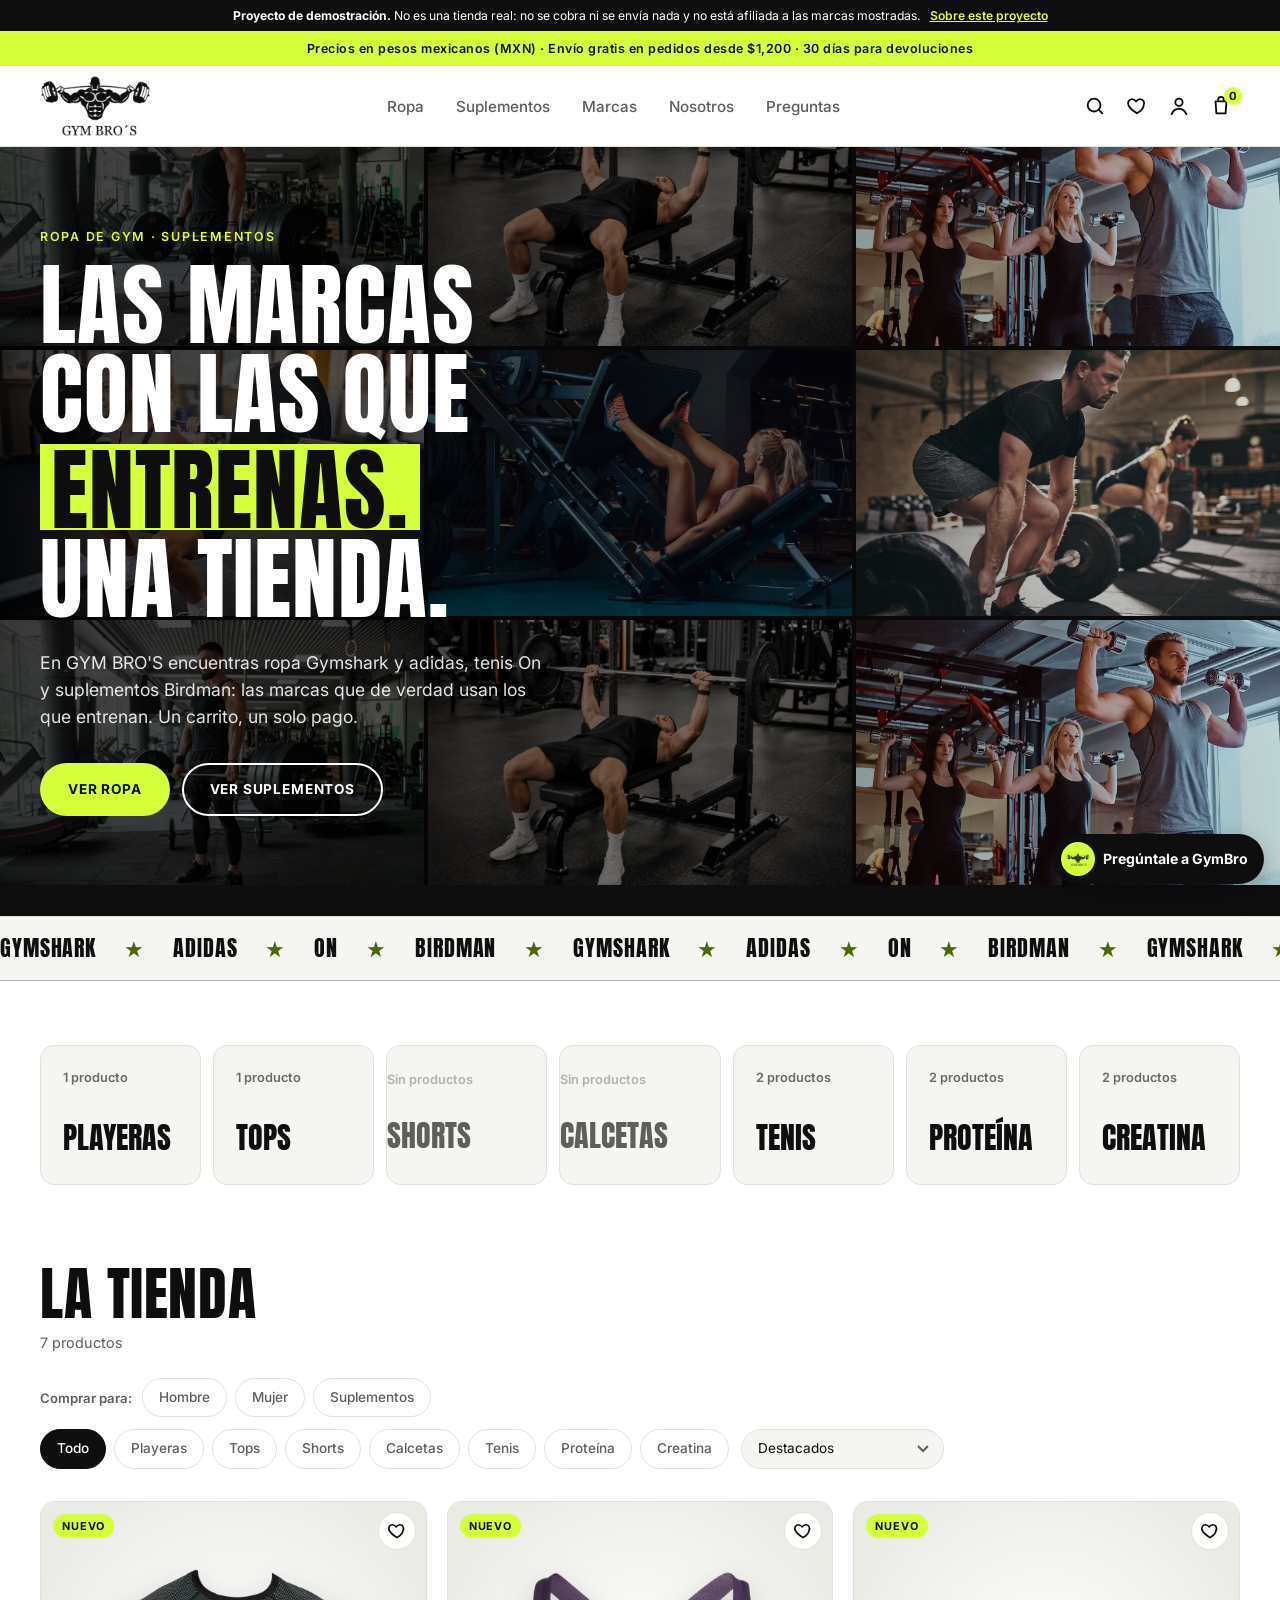
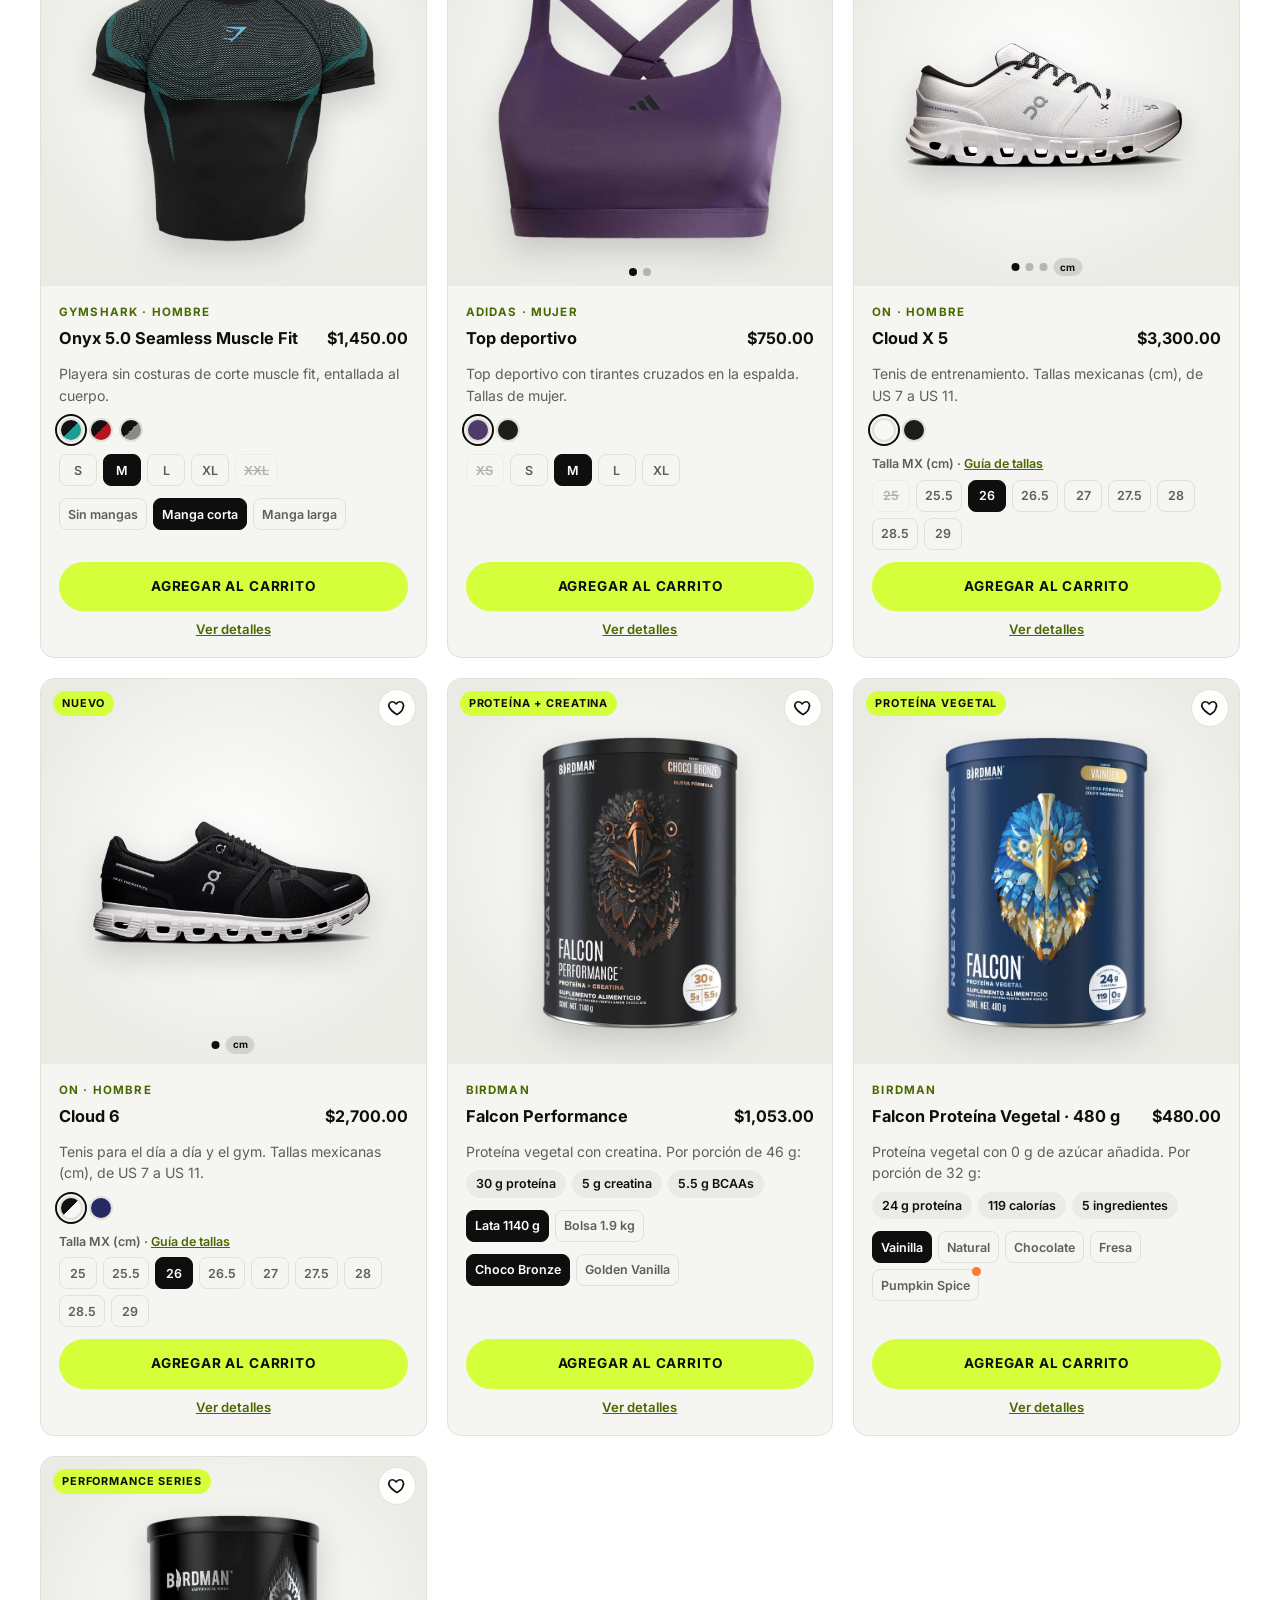
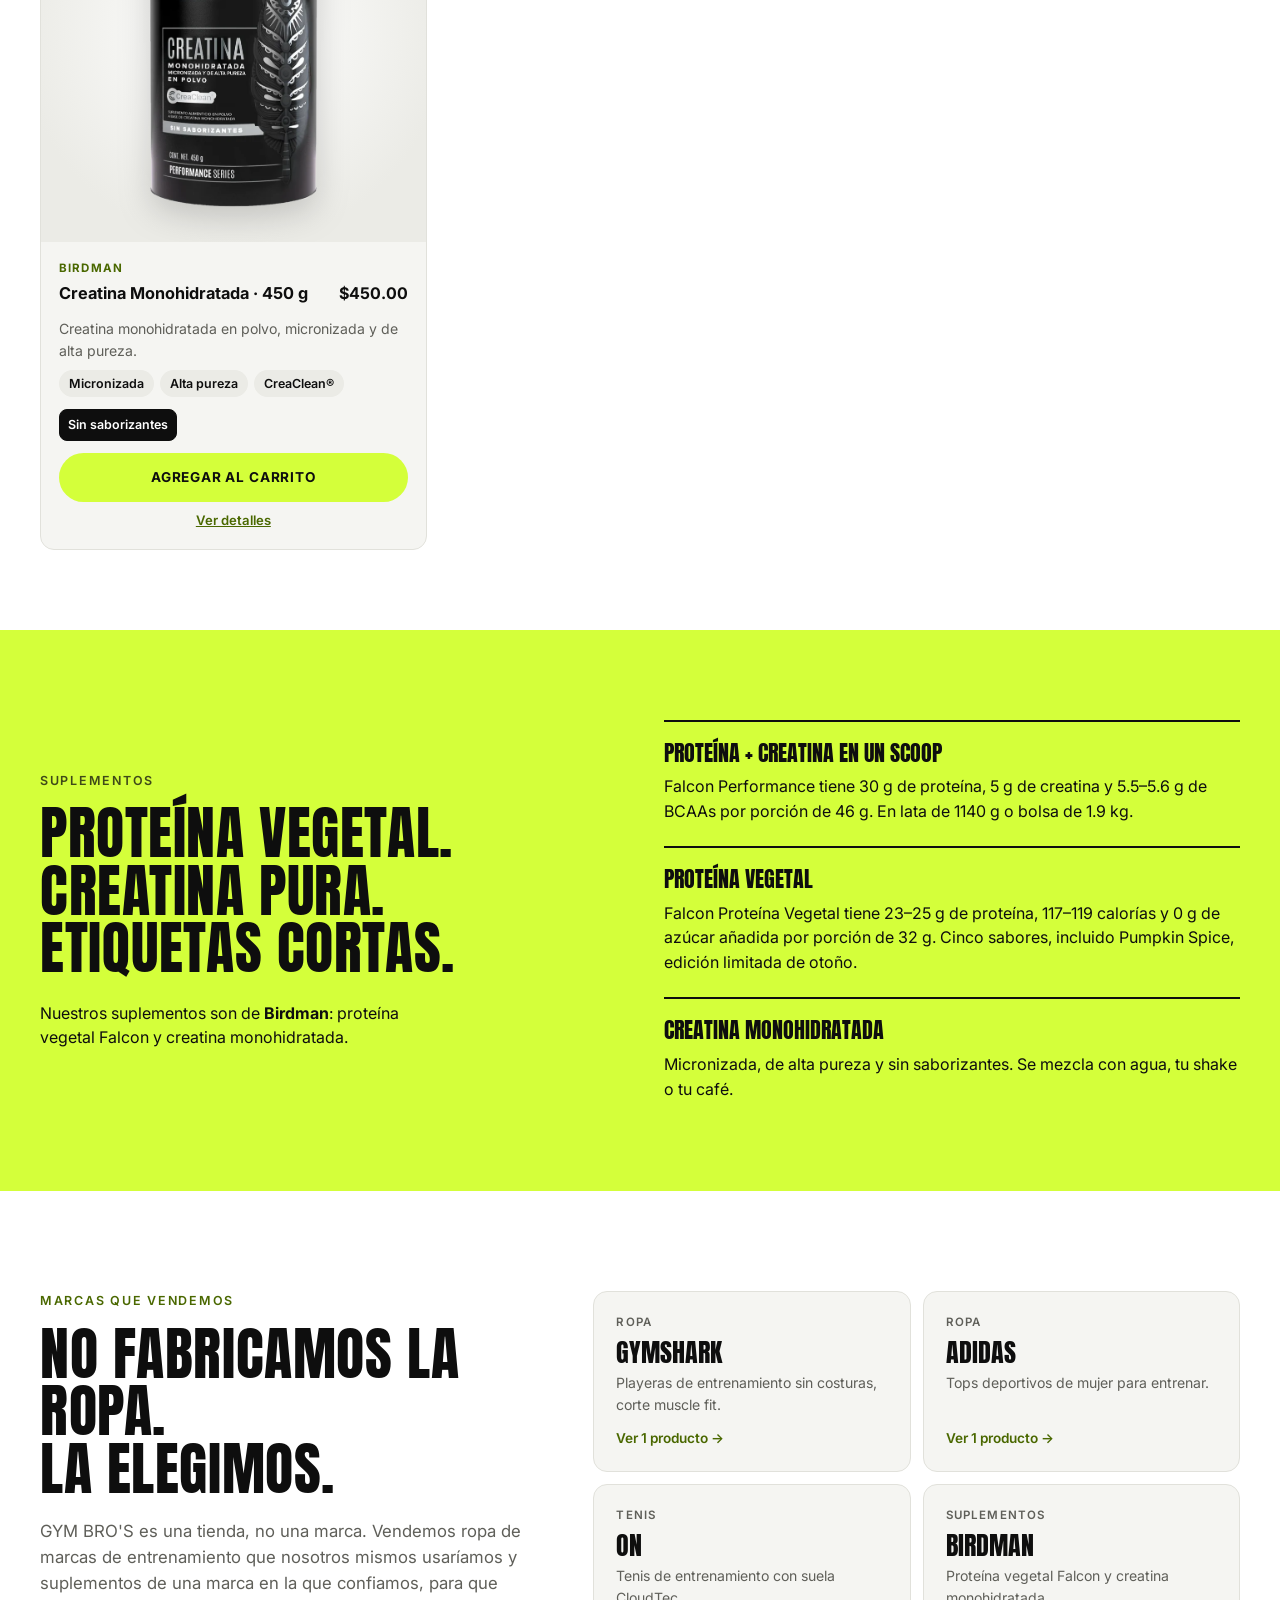
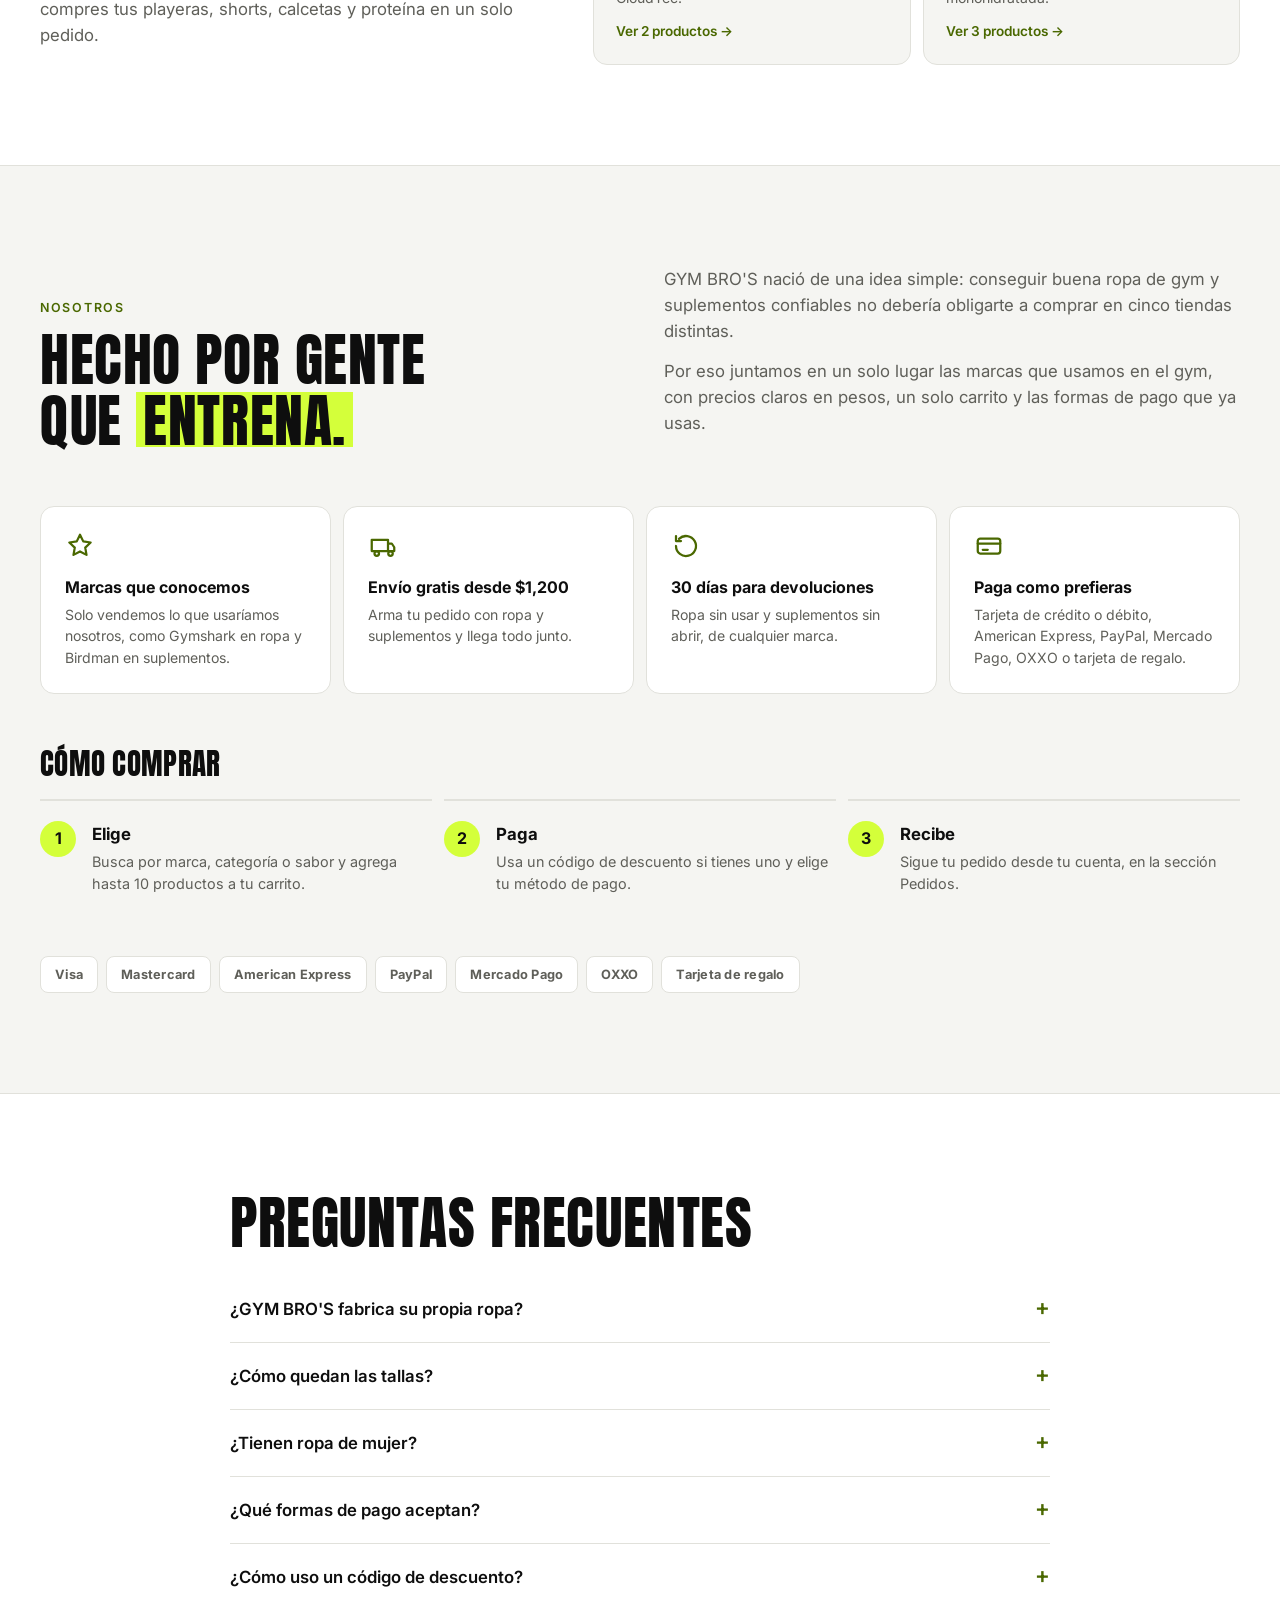
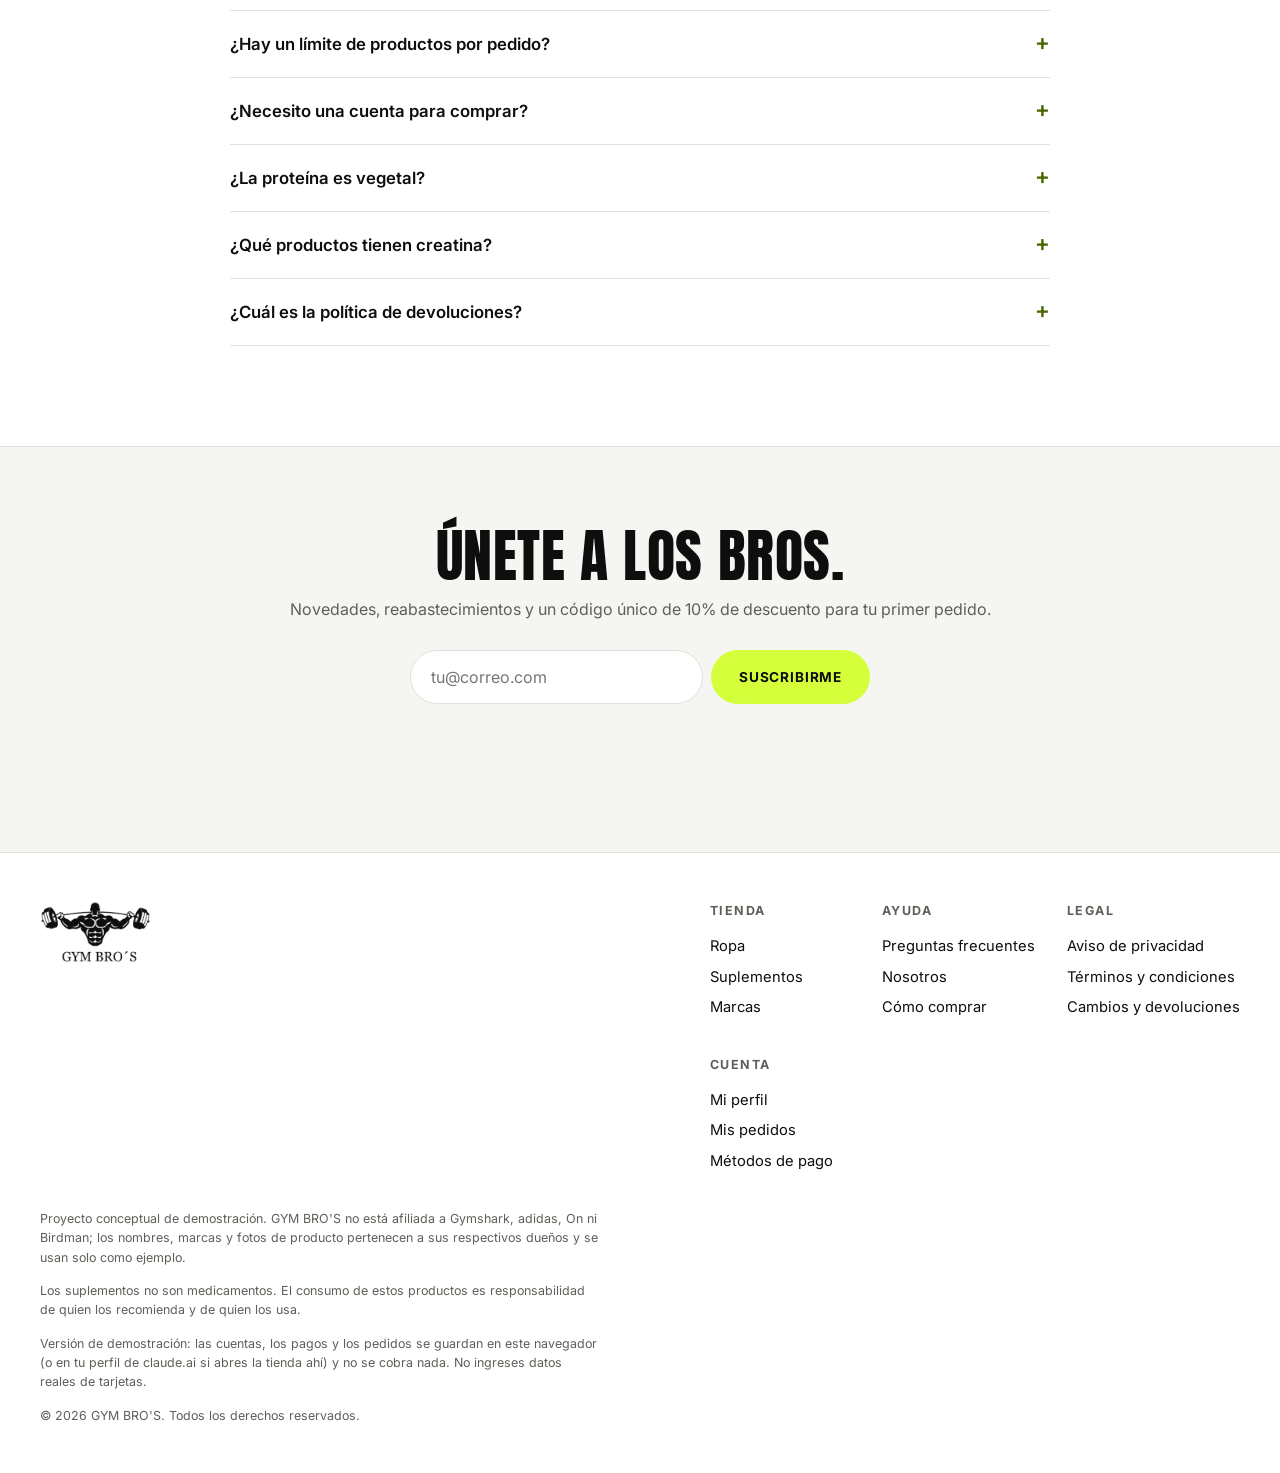
==== commit 863362a1: "Portfolio-ready demo: GymBro AI, product pages, wishlist, stock, legal pages - GymBro AI assistant: " ====
--- a/index.html
+++ b/index.html
@@ -4,13 +4,24 @@
   <meta charset="utf-8">
   <meta name="viewport" content="width=device-width, initial-scale=1">
   <title>GYM BRO'S — Ropa de gym y suplementos</title>
-  <meta name="description" content="GYM BRO'S: ropa de gym de las mejores marcas, más proteína Falcon y creatina Birdman, todo en una sola tienda.">
+  <meta name="description" content="GYM BRO'S: tienda en línea de demostración con ropa de gym, tenis y suplementos. Proyecto de muestra de diseño y desarrollo web.">
+  <meta property="og:type" content="website">
+  <meta property="og:title" content="GYM BRO'S · Tienda de demostración">
+  <meta property="og:description" content="Tienda en línea completa: catálogo, búsqueda, carrito, cuentas, códigos de descuento y asistente con IA. Proyecto de muestra.">
+  <meta property="og:image" content="assets/og-image.jpg">
+  <meta name="twitter:card" content="summary_large_image">
+  <meta name="theme-color" content="#d4ff3a">
+  <link rel="icon" type="image/png" href="assets/favicon.png">
   <link rel="preconnect" href="https://fonts.googleapis.com">
   <link rel="preconnect" href="https://fonts.gstatic.com" crossorigin>
   <link href="https://fonts.googleapis.com/css2?family=Anton&family=Inter:wght@400;500;600;700&display=swap" rel="stylesheet">
   <link rel="stylesheet" href="styles.css">
 </head>
 <body>
+  <div class="demo-bar" role="note">
+    <strong>Proyecto de demostración.</strong> No es una tienda real: no se cobra ni se envía nada y no está afiliada a las marcas mostradas.
+    <button type="button" class="link-btn" data-info="about">Sobre este proyecto</button>
+  </div>
   <div class="announce">Precios en pesos mexicanos (MXN) · Envío gratis en pedidos desde $1,200 · 30 días para devoluciones</div>
 
   <header class="site-header">
@@ -26,6 +37,10 @@
       <div class="header-actions">
         <button class="icon-action" id="searchBtn" aria-label="Buscar productos" title="Buscar (/)">
           <svg viewBox="0 0 24 24" width="22" height="22" aria-hidden="true"><circle cx="11" cy="11" r="7" fill="none" stroke="currentColor" stroke-width="2"/><path d="M20 20l-4-4" stroke="currentColor" stroke-width="2" stroke-linecap="round"/></svg>
+        </button>
+        <button class="icon-action wish-btn" id="wishBtn" aria-label="Favoritos">
+          <svg viewBox="0 0 24 24" width="22" height="22" aria-hidden="true"><path fill="none" stroke="currentColor" stroke-width="2" stroke-linejoin="round" d="M12 20s-7-4.4-9.2-8.6C1.2 8.3 3 4.5 6.6 4.5c2 0 3.4 1.1 4.4 2.6 1-1.5 2.4-2.6 4.4-2.6 3.6 0 5.4 3.8 3.8 6.9C19 15.6 12 20 12 20z"/></svg>
+          <span class="cart-count wish-count" id="wishCount" hidden>0</span>
         </button>
         <button class="icon-action account-btn" id="accountBtn" aria-label="Mi cuenta">
           <svg viewBox="0 0 24 24" width="22" height="22" aria-hidden="true"><circle cx="12" cy="8" r="4" fill="none" stroke="currentColor" stroke-width="2"/><path d="M4 21c1.5-4 4.5-6 8-6s6.5 2 8 6" fill="none" stroke="currentColor" stroke-width="2" stroke-linecap="round"/></svg>
@@ -268,6 +283,12 @@
             <a href="#about">Cómo comprar</a>
           </div>
           <div>
+            <h4>Legal</h4>
+            <button class="footer-link" data-info="privacy">Aviso de privacidad</button>
+            <button class="footer-link" data-info="terms">Términos y condiciones</button>
+            <button class="footer-link" data-info="returns">Cambios y devoluciones</button>
+          </div>
+          <div>
             <h4>Cuenta</h4>
             <button class="footer-link" data-account="profile">Mi perfil</button>
             <button class="footer-link" data-account="orders">Mis pedidos</button>
@@ -275,7 +296,7 @@
           </div>
         </div>
       </div>
-      <p class="fine">Los nombres de marca y marcas registradas pertenecen a sus respectivos dueños. GYM BRO'S es una tienda independiente.</p>
+      <p class="fine">Proyecto conceptual de demostración. GYM BRO'S no está afiliada a Gymshark, adidas, On ni Birdman; los nombres, marcas y fotos de producto pertenecen a sus respectivos dueños y se usan solo como ejemplo.</p>
       <p class="fine">Los suplementos no son medicamentos. El consumo de estos productos es responsabilidad de quien los recomienda y de quien los usa.</p>
       <p class="fine">Versión de demostración: las cuentas, los pagos y los pedidos se guardan en este navegador (o en tu perfil de claude.ai si abres la tienda ahí) y no se cobra nada. No ingreses datos reales de tarjetas.</p>
       <p class="fine">© 2026 GYM BRO'S. Todos los derechos reservados.</p>
@@ -337,11 +358,60 @@
     <div class="modal-body" id="checkoutBody"></div>
   </dialog>
 
+  <dialog class="modal pdp-modal" id="pdpDialog" aria-labelledby="pdpTitle">
+    <div class="modal-head">
+      <h3 id="pdpTitle">Producto</h3>
+      <button type="button" class="icon-btn" data-close aria-label="Cerrar">✕</button>
+    </div>
+    <div class="modal-body" id="pdpBody"></div>
+  </dialog>
+
+  <dialog class="modal" id="wishDialog" aria-labelledby="wishTitle">
+    <div class="modal-head">
+      <h3 id="wishTitle">Favoritos</h3>
+      <button type="button" class="icon-btn" data-close aria-label="Cerrar">✕</button>
+    </div>
+    <div class="modal-body" id="wishBody"></div>
+  </dialog>
+
+  <dialog class="modal info-modal" id="infoDialog" aria-labelledby="infoTitle">
+    <div class="modal-head">
+      <h3 id="infoTitle">Información</h3>
+      <button type="button" class="icon-btn" data-close aria-label="Cerrar">✕</button>
+    </div>
+    <div class="modal-body" id="infoBody"></div>
+  </dialog>
+
+  <button type="button" class="assistant-fab" id="assistantBtn" aria-controls="assistant" aria-expanded="false">
+    <img src="assets/favicon.png" alt=""> <span>Pregúntale a GymBro</span>
+  </button>
+  <section class="assistant" id="assistant" aria-label="GymBro, asistente de la tienda" hidden>
+    <header class="assistant-head">
+      <div><strong>GymBro AI</strong><span class="muted" id="assistantMode">Asistente de la tienda</span></div>
+      <button type="button" class="icon-btn" id="assistantClose" aria-label="Cerrar asistente">✕</button>
+    </header>
+    <div class="assistant-log" id="assistantLog" aria-live="polite"></div>
+    <div class="assistant-suggest" id="assistantSuggest">
+      <button type="button" class="chip" data-ask="¿Qué talla de tenis me queda si mido 27 cm?">Talla de tenis</button>
+      <button type="button" class="chip" data-ask="¿Qué proteína me recomiendas si quiero creatina también?">Proteína con creatina</button>
+      <button type="button" class="chip" data-ask="¿Cuánto cuesta el envío?">Envío</button>
+      <button type="button" class="chip" data-ask="¿Qué tienen para mujer?">Para mujer</button>
+    </div>
+    <form class="assistant-form" id="assistantForm">
+      <label for="assistantInput" class="sr-only">Escribe tu pregunta</label>
+      <input id="assistantInput" autocomplete="off" maxlength="500" placeholder="Pregunta sobre productos, tallas, envíos…">
+      <button class="btn btn-primary" type="submit" id="assistantSend">Enviar</button>
+    </form>
+  </section>
+
   <div class="toast" id="toast" role="status" aria-live="polite" popover="manual"></div>
 
   <script src="account.js"></script>
   <script src="promo.js"></script>
   <script src="script.js"></script>
   <script src="checkout.js"></script>
+  <script src="pdp.js"></script>
+  <script src="info.js"></script>
+  <script src="assistant.js"></script>
 </body>
 </html>
--- a/styles.css
+++ b/styles.css
@@ -542,3 +542,111 @@
   html { scroll-behavior: auto; }
 }
 .btn:disabled { opacity: .4; cursor: not-allowed; }
+
+/* ---------- Demo notice ---------- */
+.demo-bar {
+  background: var(--text); color: var(--bg); text-align: center; font-size: .76rem; line-height: 1.4;
+  padding-block: 7px; padding-left: max(16px, env(safe-area-inset-left, 0px)); padding-right: max(16px, env(safe-area-inset-right, 0px));
+}
+.demo-bar .link-btn { color: var(--accent); margin-left: 6px; }
+
+/* ---------- Wishlist ---------- */
+.card { position: relative; }
+.heart {
+  position: absolute; top: 10px; right: 10px; z-index: 3; width: 38px; height: 38px; border-radius: 50%;
+  border: 1px solid var(--line); background: rgba(255, 255, 255, .92); display: grid; place-items: center; transition: transform .15s;
+}
+.heart svg { width: 20px; height: 20px; fill: none; stroke: var(--text); stroke-width: 2; stroke-linejoin: round; }
+.heart.on svg { fill: #e0245e; stroke: #e0245e; }
+.heart:active { transform: scale(.9); }
+.wish-count { background: var(--text); color: var(--bg); }
+.wish-list { list-style: none; margin: 0; padding: 0; display: grid; gap: 12px; }
+.wish-list li { display: grid; grid-template-columns: 48px 1fr auto; gap: 12px; align-items: center; }
+.wish-actions { display: flex; gap: 10px; align-items: center; }
+.wish-actions .btn { padding: 8px 14px; }
+
+/* ---------- Cards: open the product page, stock ---------- */
+.title-link { background: none; border: 0; padding: 0; text-align: left; font: inherit; color: inherit; }
+.title-link:hover { text-decoration: underline; }
+#productGrid .card-media { cursor: pointer; }
+.details-link { justify-self: center; align-self: center; font-size: .82rem; margin-top: -4px; }
+.size.soldout { text-decoration: line-through; opacity: .45; cursor: not-allowed; }
+.stock-note { margin: -4px 0 0; font-size: .8rem; font-weight: 700; color: var(--limited-text); }
+
+/* ---------- Product page ---------- */
+.pdp-modal { width: min(1040px, calc(100% - 24px)); }
+.card.pdp { display: grid; grid-template-columns: 1.1fr 1fr; border: 0; background: none; animation: none; }
+.card.pdp .card-media { border-radius: var(--radius); }
+.card.pdp .card-body { padding: 4px 0 4px 28px; }
+.card.pdp .card-title { font-size: 1.5rem; }
+.pdp-details { margin: 6px 0 0; display: grid; gap: 6px; border-top: 1px solid var(--line); padding-top: 12px; }
+.pdp-details div { display: grid; grid-template-columns: 110px 1fr; gap: 10px; font-size: .86rem; }
+.pdp-details dt { color: var(--muted); font-weight: 600; }
+.pdp-details dd { margin: 0; }
+.pdp-section { border-top: 1px solid var(--line); margin-top: 24px; padding-top: 18px; display: grid; gap: 12px; }
+.pdp-section h4 { margin: 0; font-size: 1.05rem; }
+.stars { color: #e5a500; letter-spacing: 1px; }
+.rating-avg { margin: 0; font-weight: 600; }
+.reviews { list-style: none; margin: 0; padding: 0; display: grid; gap: 12px; }
+.reviews li { border: 1px solid var(--line); border-radius: 12px; padding: 12px 14px; }
+.reviews p { margin: 0; }
+.reviews p + p { margin-top: 6px; color: var(--text); }
+.review-form textarea { width: 100%; background: var(--bg); border: 1px solid var(--line); border-radius: 10px; padding: 11px 12px; resize: vertical; }
+.rating { display: flex; gap: 4px; }
+.rating label { cursor: pointer; font-size: 1.6rem; line-height: 1; color: var(--line); }
+.rating input { position: absolute; opacity: 0; }
+.rating label:has(input:checked), .rating label:has(~ label input:checked) { color: #e5a500; }
+.rating input:focus-visible + span { outline: 2px solid var(--accent-text); border-radius: 4px; }
+.related { display: grid; grid-template-columns: repeat(3, 1fr); gap: 12px; }
+.related-card { display: grid; gap: 4px; text-align: left; background: var(--surface); border: 1px solid var(--line); border-radius: 12px; padding: 10px; }
+.related-card:hover { border-color: var(--text); }
+.related-media { position: relative; aspect-ratio: 1; border-radius: 8px; background: var(--surface-2); overflow: hidden; display: grid; place-items: center; }
+.related-media .media { width: 80%; height: 80%; object-fit: contain; }
+.related-media .photo-full { position: absolute; inset: 0; width: 100%; height: 100%; object-fit: cover; }
+.related-name { font-weight: 700; font-size: .9rem; }
+.related-card .muted { font-size: .78rem; }
+
+/* ---------- Info pages ---------- */
+.info-modal { width: min(680px, calc(100% - 24px)); }
+#infoBody p { margin: 0 0 12px; line-height: 1.6; }
+#infoBody h4 { margin: 18px 0 8px; }
+.feature-list { margin: 0; padding-left: 20px; display: grid; gap: 6px; }
+
+/* ---------- GymBro AI ---------- */
+.assistant-fab {
+  position: fixed; z-index: 45; right: max(16px, env(safe-area-inset-right, 0px)); bottom: max(16px, env(safe-area-inset-bottom, 0px));
+  display: flex; align-items: center; gap: 8px; padding: 8px 16px 8px 8px; border-radius: 999px; border: 0;
+  background: var(--text); color: var(--bg); font-weight: 700; font-size: .88rem; box-shadow: 0 8px 24px rgba(0, 0, 0, .25);
+}
+.assistant-fab img { width: 34px; height: 34px; border-radius: 50%; background: var(--accent); padding: 3px; }
+.assistant {
+  position: fixed; z-index: 45; right: max(16px, env(safe-area-inset-right, 0px)); bottom: max(16px, env(safe-area-inset-bottom, 0px));
+  width: min(380px, calc(100% - 32px)); height: min(560px, calc(100% - 120px)); display: flex; flex-direction: column;
+  background: var(--bg); border: 1px solid var(--line); border-radius: 18px; box-shadow: 0 16px 48px rgba(0, 0, 0, .25); overflow: hidden;
+}
+.assistant-head { display: flex; justify-content: space-between; align-items: center; padding: 12px 14px; background: var(--accent); color: var(--accent-ink); }
+.assistant-head div { display: grid; }
+.assistant-head .muted { color: var(--accent-ink); opacity: .7; font-size: .76rem; }
+.assistant-log { flex: 1; overflow-y: auto; padding: 14px; display: flex; flex-direction: column; gap: 10px; }
+.msg { max-width: 88%; padding: 10px 12px; border-radius: 14px; font-size: .9rem; line-height: 1.45; overflow-wrap: anywhere; }
+.msg.msg-ai { align-self: flex-start; background: var(--surface); border-bottom-left-radius: 4px; }
+.msg.msg-user { align-self: flex-end; background: var(--text); color: var(--bg); border-bottom-right-radius: 4px; }
+.msg.thinking { color: var(--muted); font-style: italic; }
+.msg-products { display: flex; flex-wrap: wrap; gap: 6px; margin-top: 8px; }
+.msg-product { border: 1px solid var(--text); background: var(--bg); border-radius: 999px; padding: 5px 12px; font-size: .78rem; font-weight: 700; }
+.msg-product:hover { background: var(--accent); }
+.assistant-suggest { display: flex; flex-wrap: wrap; gap: 6px; padding: 0 14px 10px; }
+.assistant-suggest .chip { font-size: .76rem; padding: 6px 10px; }
+.assistant-form { display: flex; gap: 8px; padding: 10px; border-top: 1px solid var(--line); }
+.assistant-form input { flex: 1; min-width: 0; border: 1px solid var(--line); border-radius: 999px; padding: 10px 14px; background: var(--surface); }
+.assistant-form .btn { padding: 10px 16px; }
+
+@media (max-width: 720px) {
+  .card.pdp { grid-template-columns: 1fr; }
+  .card.pdp .card-body { padding: 16px 0 0; }
+  .related { grid-template-columns: repeat(2, 1fr); }
+  .related-card:nth-child(3) { display: none; }
+  .assistant-fab span { display: none; }
+  .assistant-fab { padding: 8px; }
+  .assistant { right: 8px; left: 8px; width: auto; bottom: 8px; height: min(560px, calc(100% - 90px)); }
+}
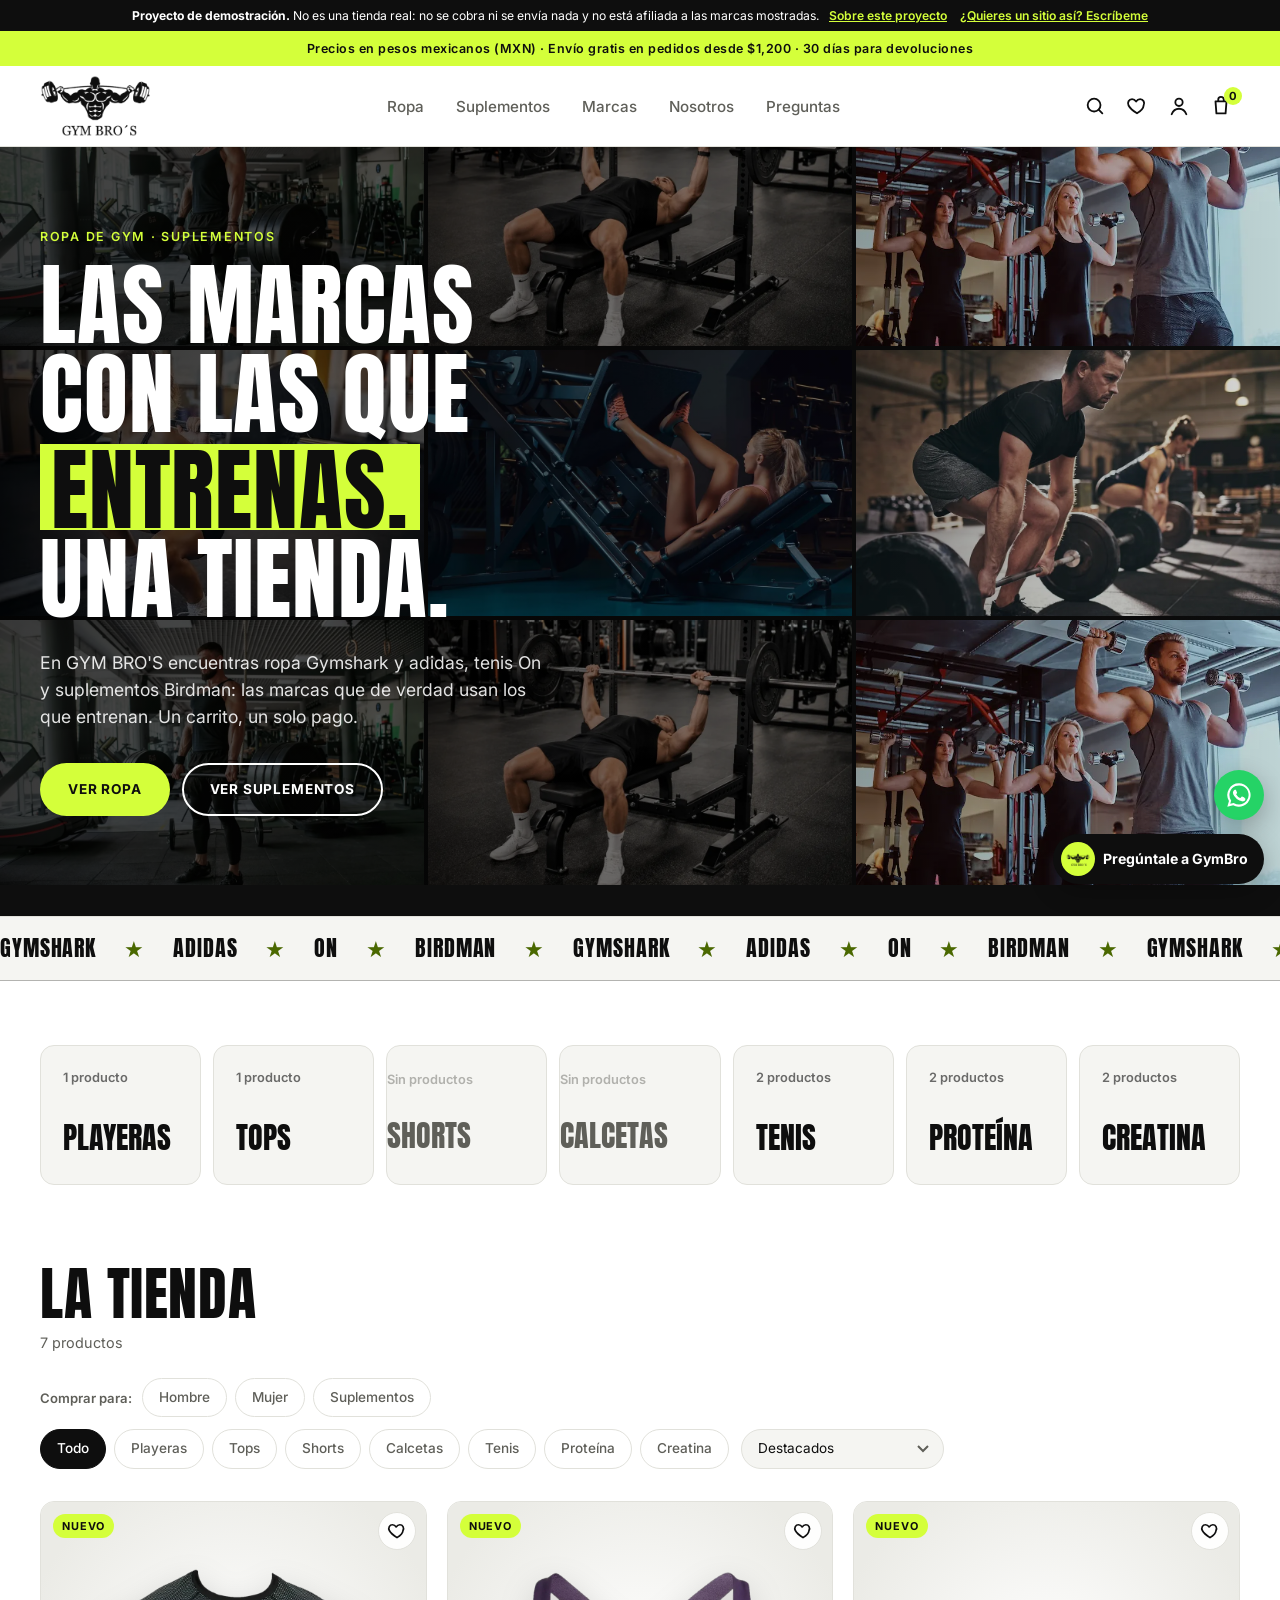
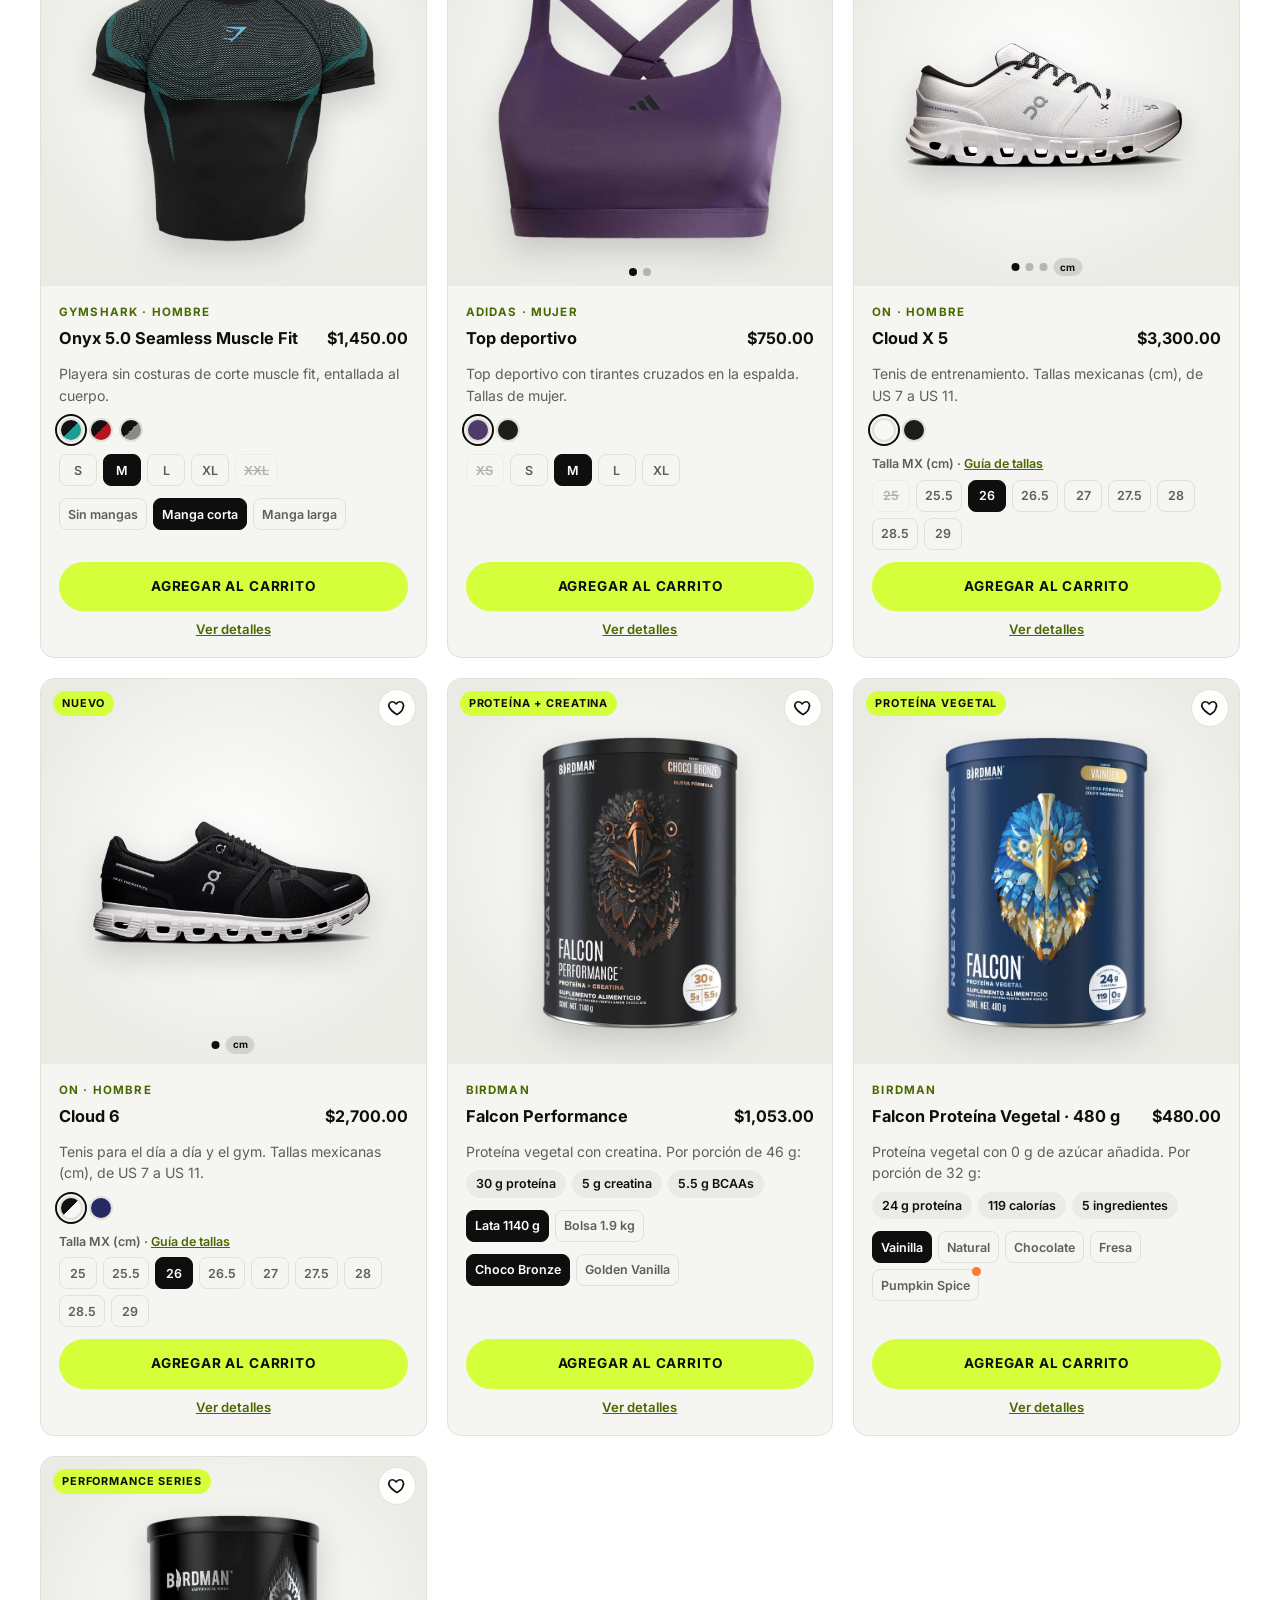
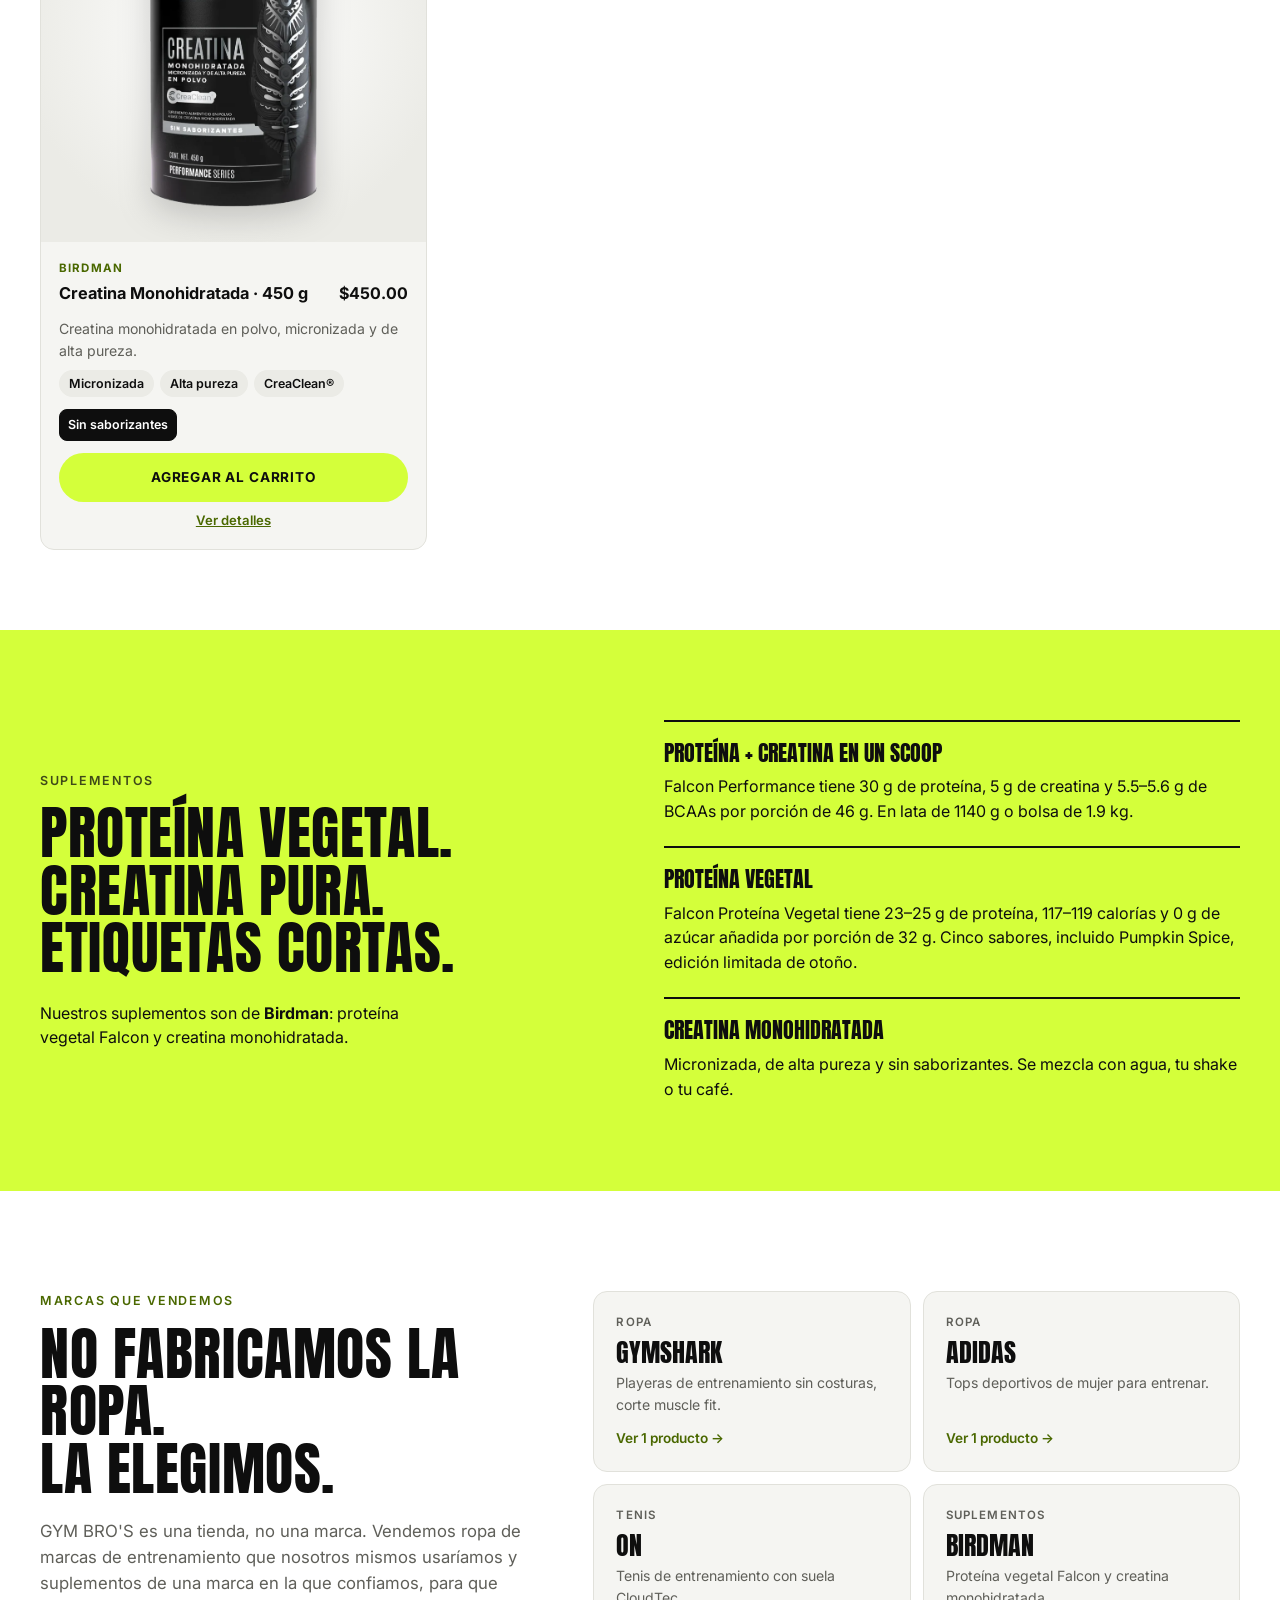
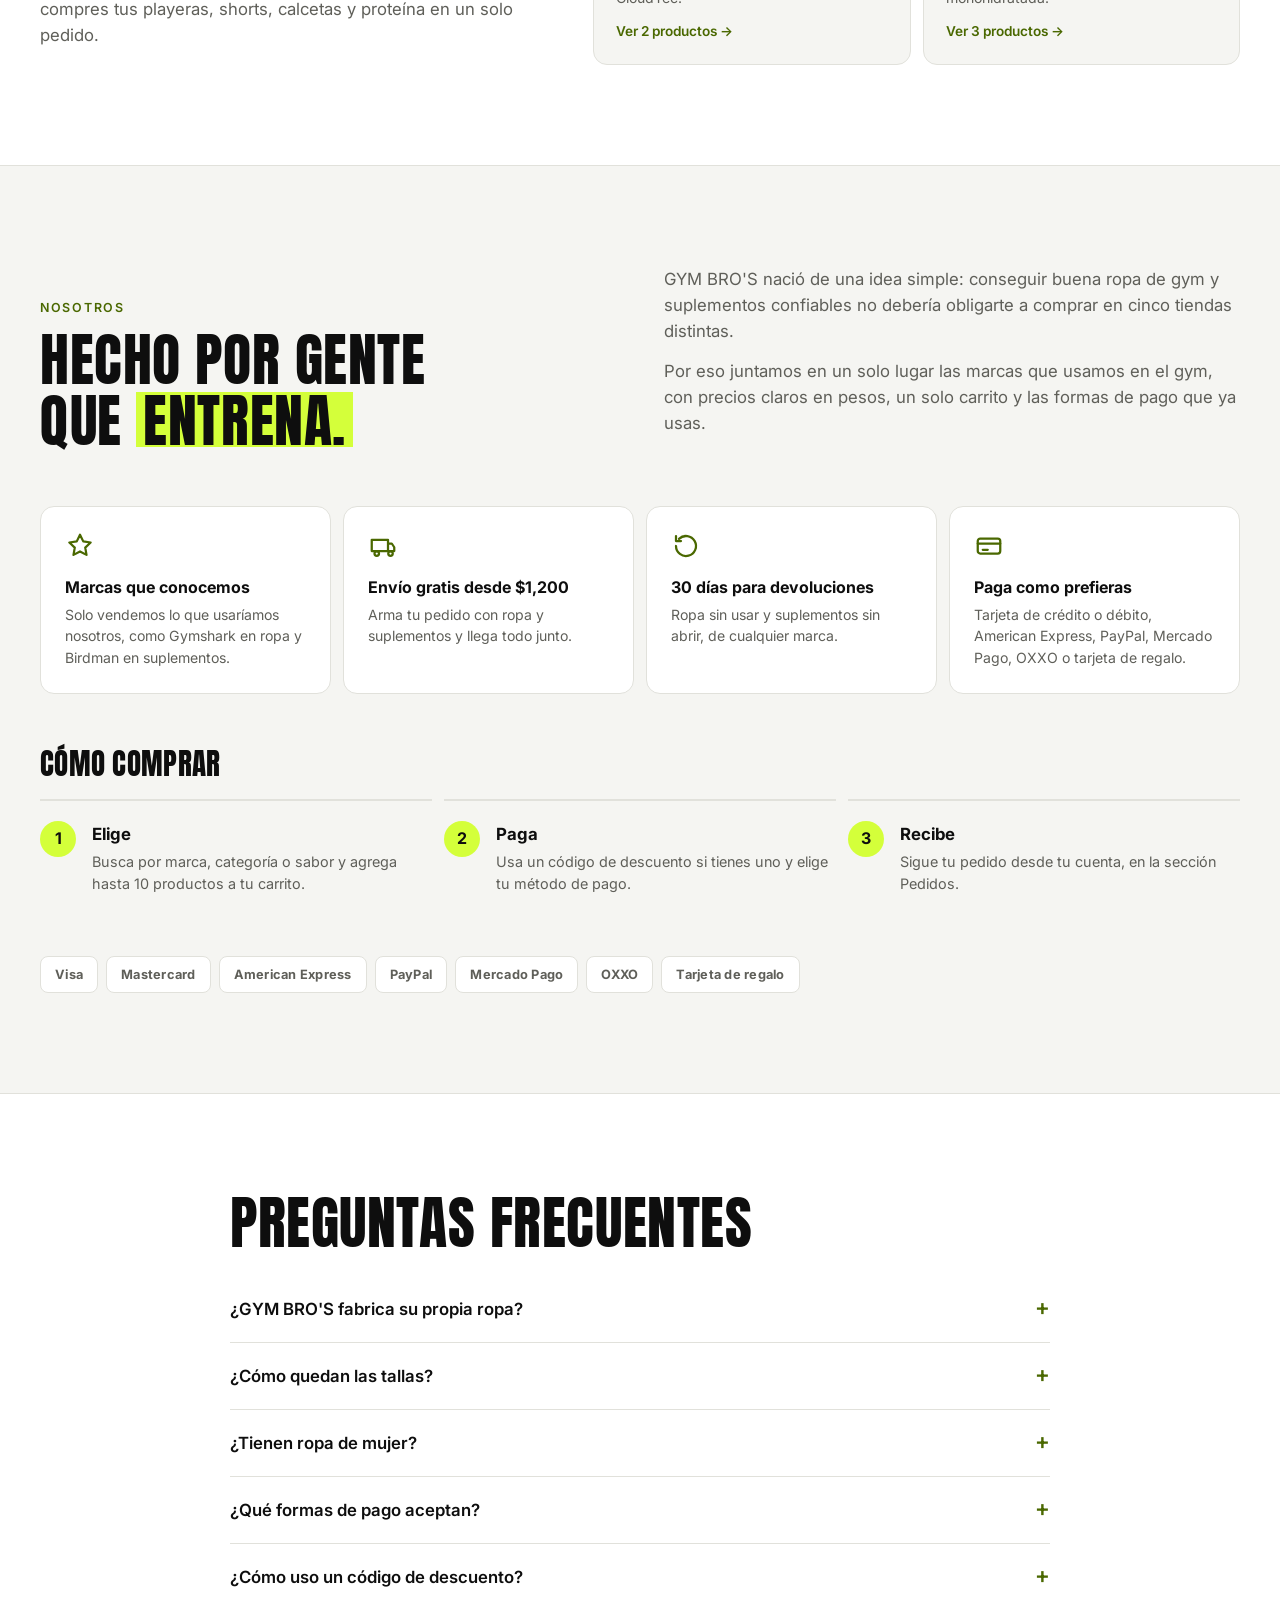
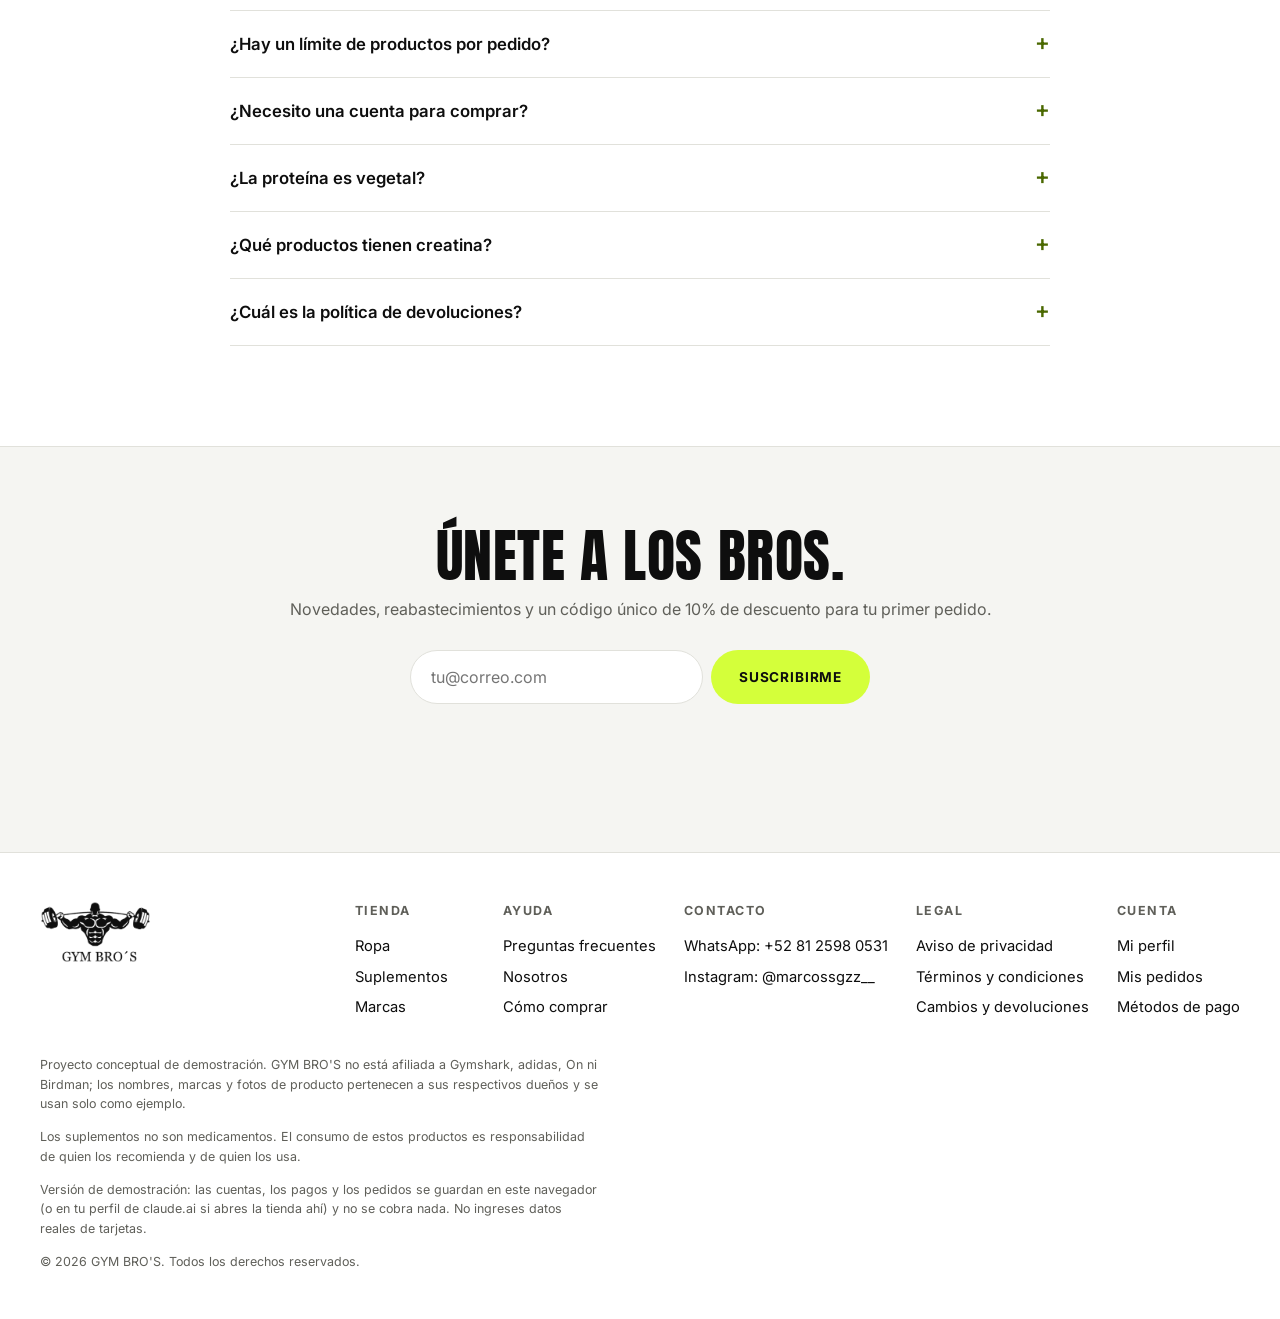
==== commit b828584a: "Add designer contact: WhatsApp and Instagram Floating WhatsApp button (above GymBro, hidden while th" ====
--- a/index.html
+++ b/index.html
@@ -21,6 +21,7 @@
   <div class="demo-bar" role="note">
     <strong>Proyecto de demostración.</strong> No es una tienda real: no se cobra ni se envía nada y no está afiliada a las marcas mostradas.
     <button type="button" class="link-btn" data-info="about">Sobre este proyecto</button>
+    <a class="link-btn" href="https://wa.me/528125980531?text=Hola%2C%20vi%20la%20tienda%20de%20demostraci%C3%B3n%20GYM%20BRO%27S%20y%20me%20interesa%20un%20sitio%20web." target="_blank" rel="noopener">¿Quieres un sitio así? Escríbeme</a>
   </div>
   <div class="announce">Precios en pesos mexicanos (MXN) · Envío gratis en pedidos desde $1,200 · 30 días para devoluciones</div>
 
@@ -283,6 +284,11 @@
             <a href="#about">Cómo comprar</a>
           </div>
           <div>
+            <h4>Contacto</h4>
+            <a href="https://wa.me/528125980531?text=Hola%2C%20vi%20la%20tienda%20de%20demostraci%C3%B3n%20GYM%20BRO%27S%20y%20me%20interesa%20un%20sitio%20web." target="_blank" rel="noopener">WhatsApp: <span class="selectable">+52 81 2598 0531</span></a>
+            <a href="https://www.instagram.com/marcossgzz__/" target="_blank" rel="noopener">Instagram: <span class="selectable">@marcossgzz__</span></a>
+          </div>
+          <div>
             <h4>Legal</h4>
             <button class="footer-link" data-info="privacy">Aviso de privacidad</button>
             <button class="footer-link" data-info="terms">Términos y condiciones</button>
@@ -382,6 +388,9 @@
     <div class="modal-body" id="infoBody"></div>
   </dialog>
 
+  <a class="whatsapp-fab" href="https://wa.me/528125980531?text=Hola%2C%20vi%20la%20tienda%20de%20demostraci%C3%B3n%20GYM%20BRO%27S%20y%20me%20interesa%20un%20sitio%20web." target="_blank" rel="noopener" aria-label="Escríbeme por WhatsApp: +52 81 2598 0531">
+    <svg viewBox="0 0 24 24" aria-hidden="true"><path d="M12 2a10 10 0 0 0-8.6 15.1L2 22l5-1.3A10 10 0 1 0 12 2zm0 18.2a8.2 8.2 0 0 1-4.2-1.2l-.3-.2-3 .8.8-2.9-.2-.3A8.2 8.2 0 1 1 12 20.2zm4.5-6.1c-.2-.1-1.5-.7-1.7-.8-.2-.1-.4-.1-.6.1l-.8 1c-.1.2-.3.2-.5.1a6.7 6.7 0 0 1-3.3-2.9c-.3-.4.3-.4.7-1.4.1-.2 0-.3 0-.4l-.8-1.8c-.2-.5-.4-.4-.6-.4h-.5a1 1 0 0 0-.7.3 3 3 0 0 0-.9 2.2 5.2 5.2 0 0 0 1.1 2.7 11.8 11.8 0 0 0 4.5 4c1.7.7 2.3.8 3.2.6.5-.1 1.5-.6 1.7-1.2.2-.6.2-1.1.1-1.2l-.5-.3z"/></svg>
+  </a>
   <button type="button" class="assistant-fab" id="assistantBtn" aria-controls="assistant" aria-expanded="false">
     <img src="assets/favicon.png" alt=""> <span>Pregúntale a GymBro</span>
   </button>
--- a/styles.css
+++ b/styles.css
@@ -296,7 +296,8 @@
 .site-footer { border-top: 1px solid var(--line); padding: 48px 0; }
 .footer-inner { display: grid; gap: 14px; }
 .footer-top { display: flex; justify-content: space-between; gap: 32px; flex-wrap: wrap; margin-bottom: 18px; }
-.footer-cols { display: grid; grid-template-columns: repeat(3, minmax(140px, auto)); gap: 32px; }
+.footer-cols { display: grid; grid-template-columns: repeat(5, minmax(120px, auto)); gap: 28px; }
+@media (max-width: 1100px) { .footer-cols { grid-template-columns: repeat(3, minmax(140px, auto)); } }
 .footer-cols h4 { margin: 0 0 10px; font-size: .78rem; text-transform: uppercase; letter-spacing: .12em; color: var(--muted); }
 .footer-cols a, .footer-link { display: block; padding: 4px 0; font-size: .92rem; background: none; border: 0; text-align: left; color: var(--text); }
 .footer-cols a:hover, .footer-link:hover { color: var(--accent-text); }
@@ -650,3 +651,15 @@
   .assistant-fab { padding: 8px; }
   .assistant { right: 8px; left: 8px; width: auto; bottom: 8px; height: min(560px, calc(100% - 90px)); }
 }
+
+/* ---------- Contact ---------- */
+.whatsapp-fab {
+  position: fixed; z-index: 45; right: max(16px, env(safe-area-inset-right, 0px)); bottom: calc(max(16px, env(safe-area-inset-bottom, 0px)) + 64px);
+  width: 50px; height: 50px; border-radius: 50%; background: #25d366; display: grid; place-items: center; box-shadow: 0 8px 24px rgba(0, 0, 0, .25);
+}
+.whatsapp-fab svg { width: 28px; height: 28px; fill: #fff; }
+.demo-bar a.link-btn { color: var(--accent); margin-left: 10px; }
+.contact-row { display: flex; gap: 10px; flex-wrap: wrap; margin-bottom: 10px; }
+.selectable { user-select: all; }
+.assistant:not([hidden]) ~ .whatsapp-fab, body:has(.assistant:not([hidden])) .whatsapp-fab { display: none; }
+@media (max-width: 720px) { .whatsapp-fab { bottom: calc(max(16px, env(safe-area-inset-bottom, 0px)) + 60px); } }
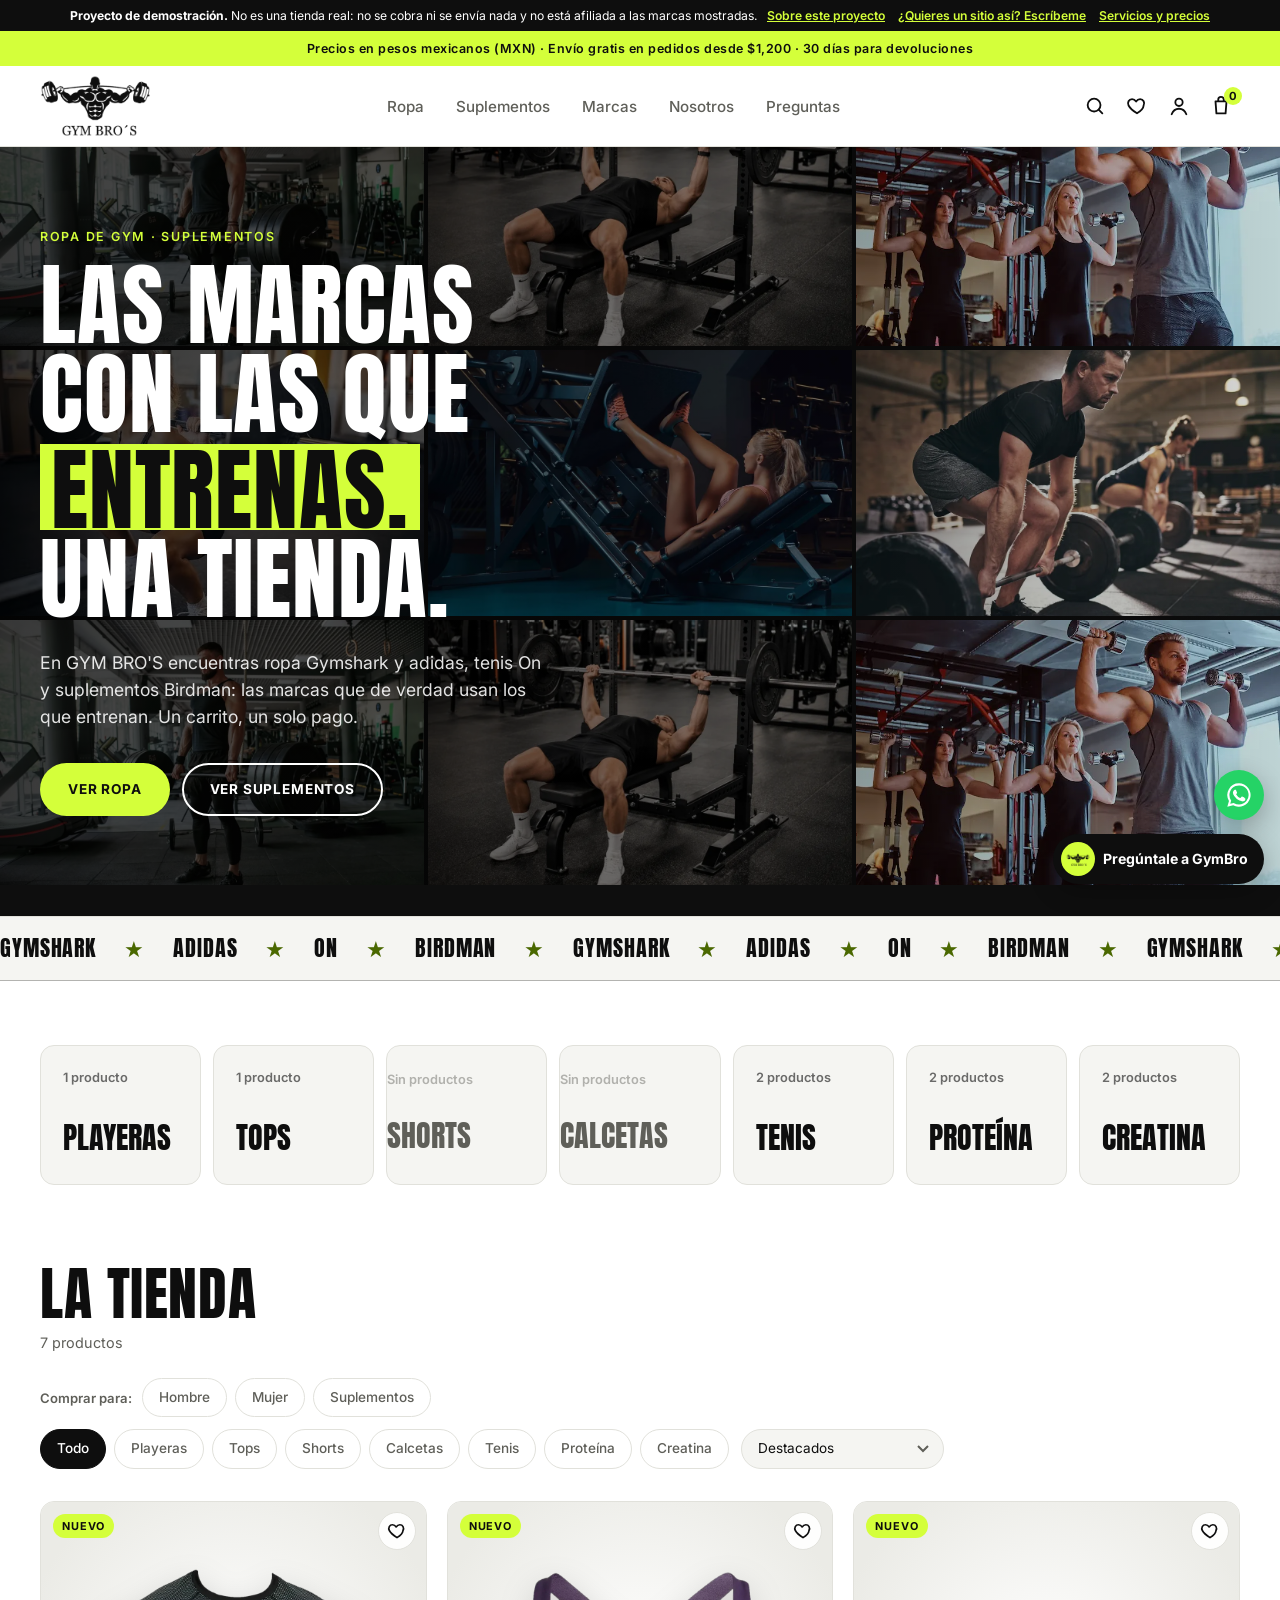
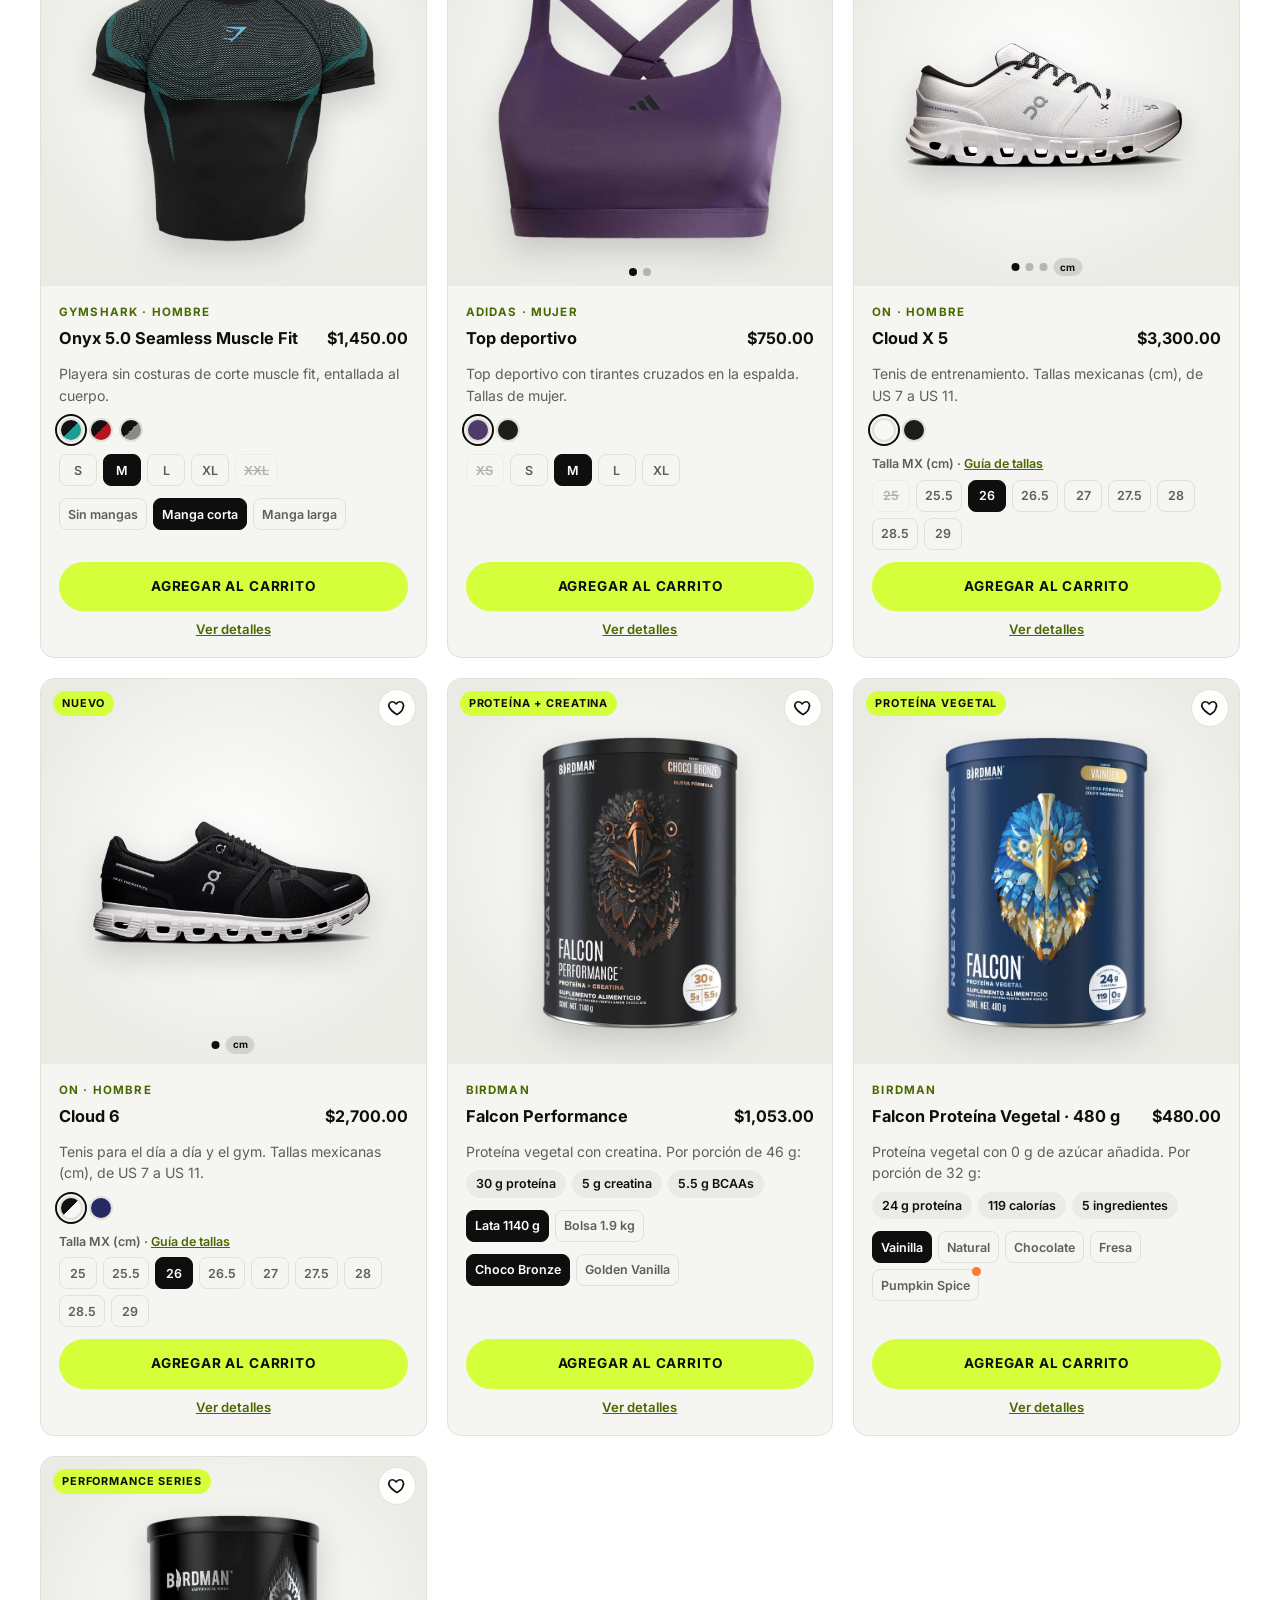
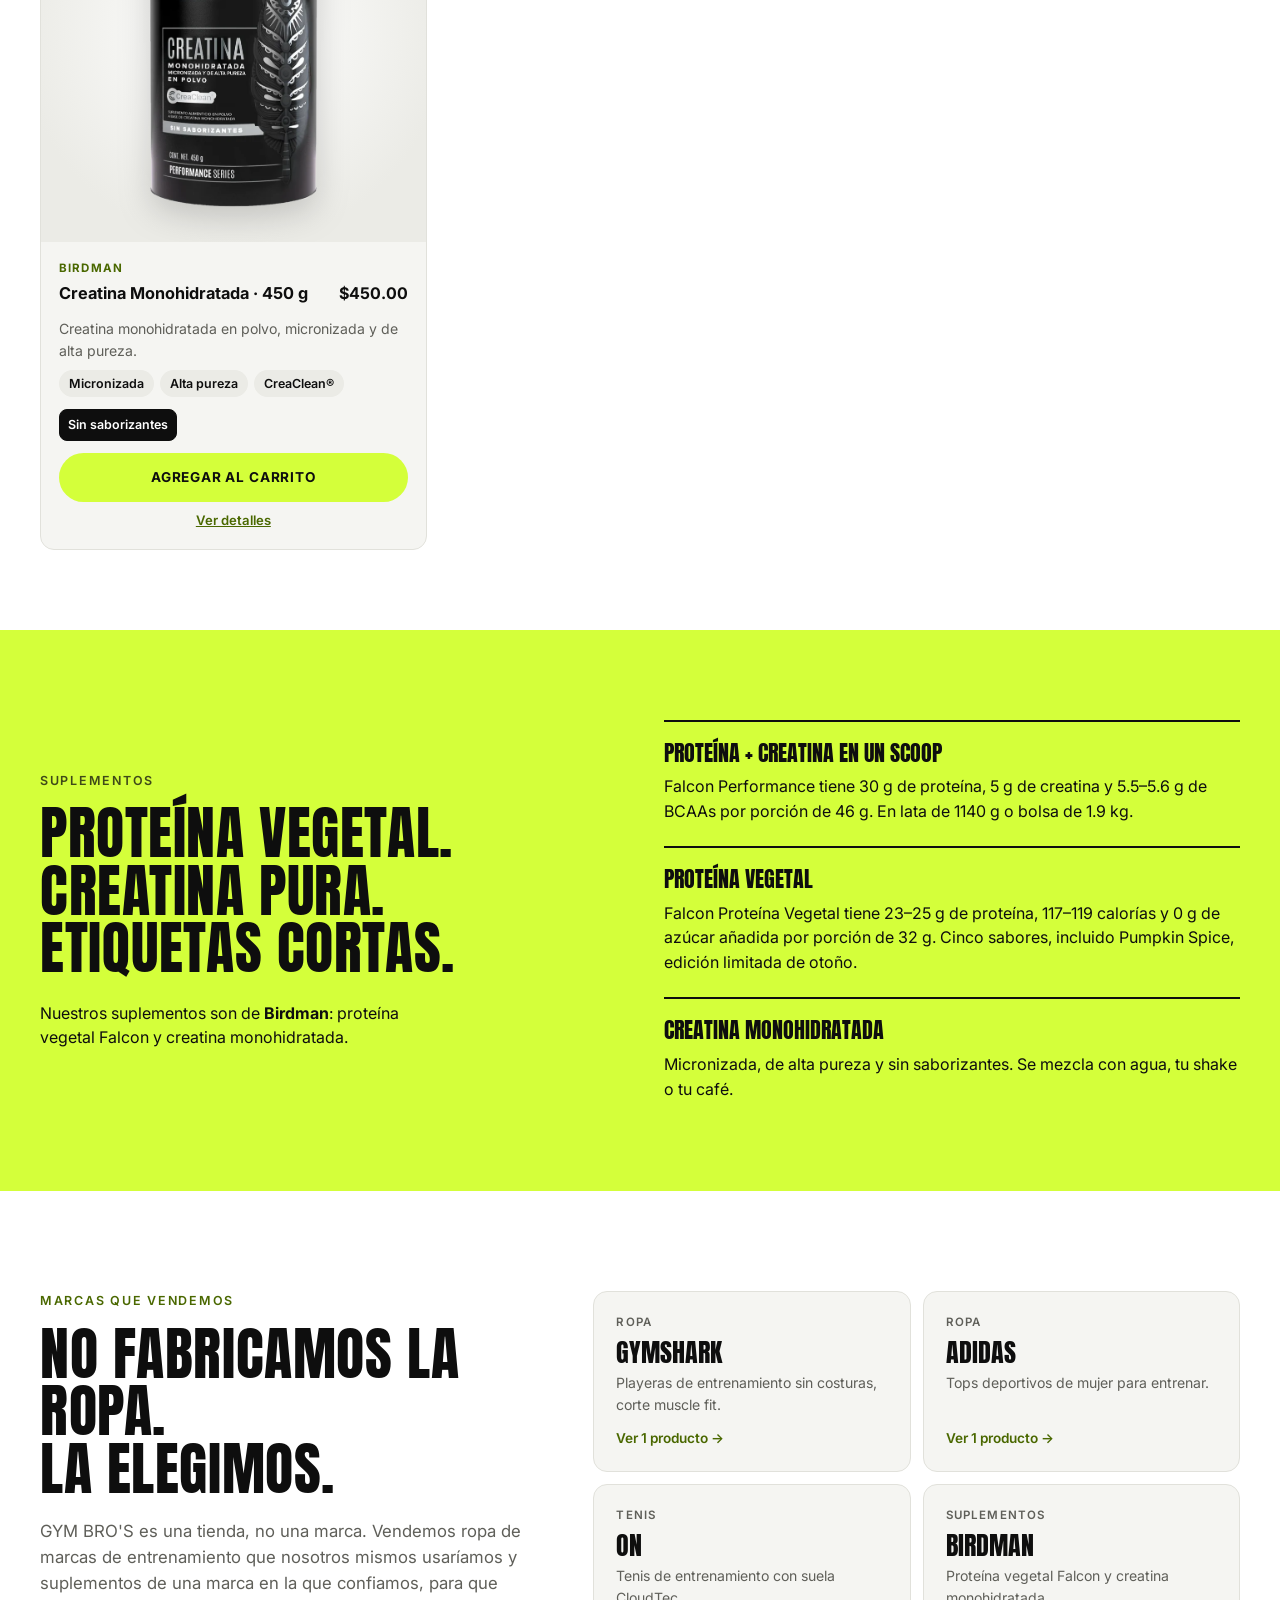
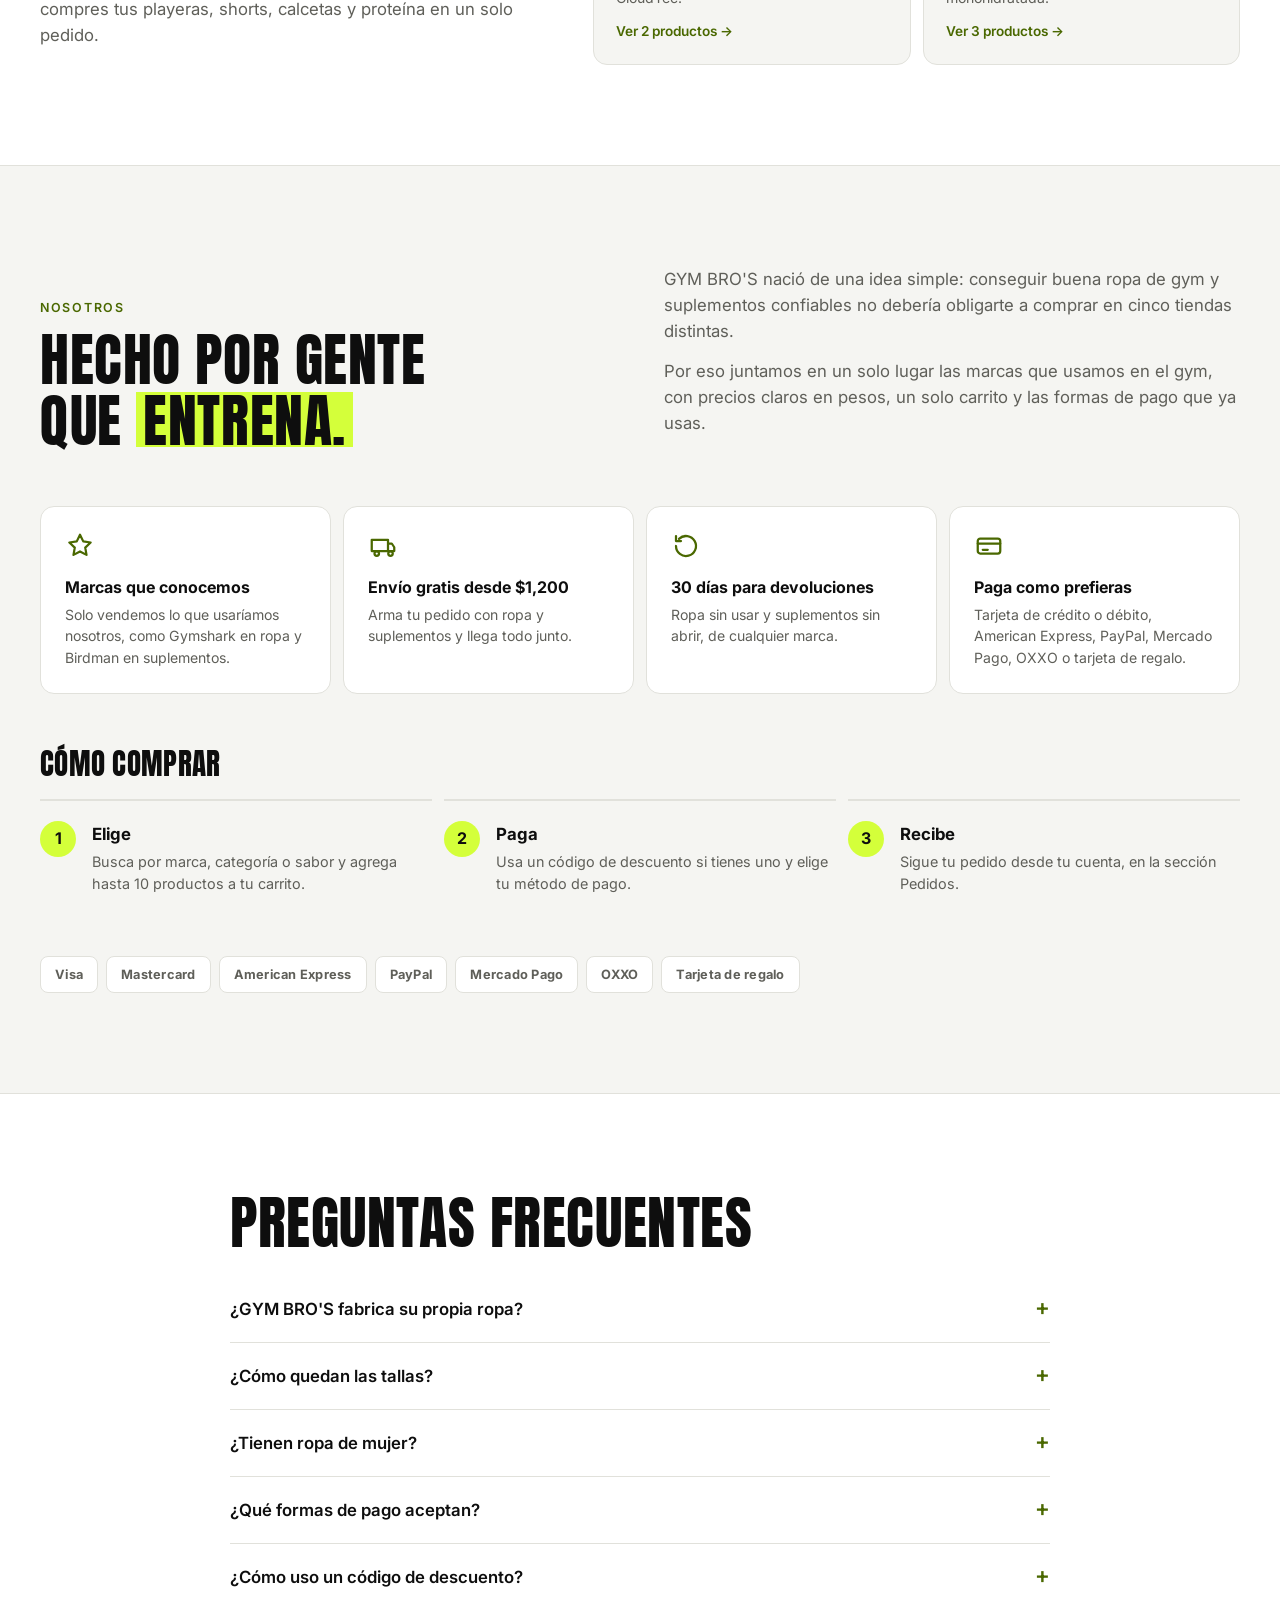
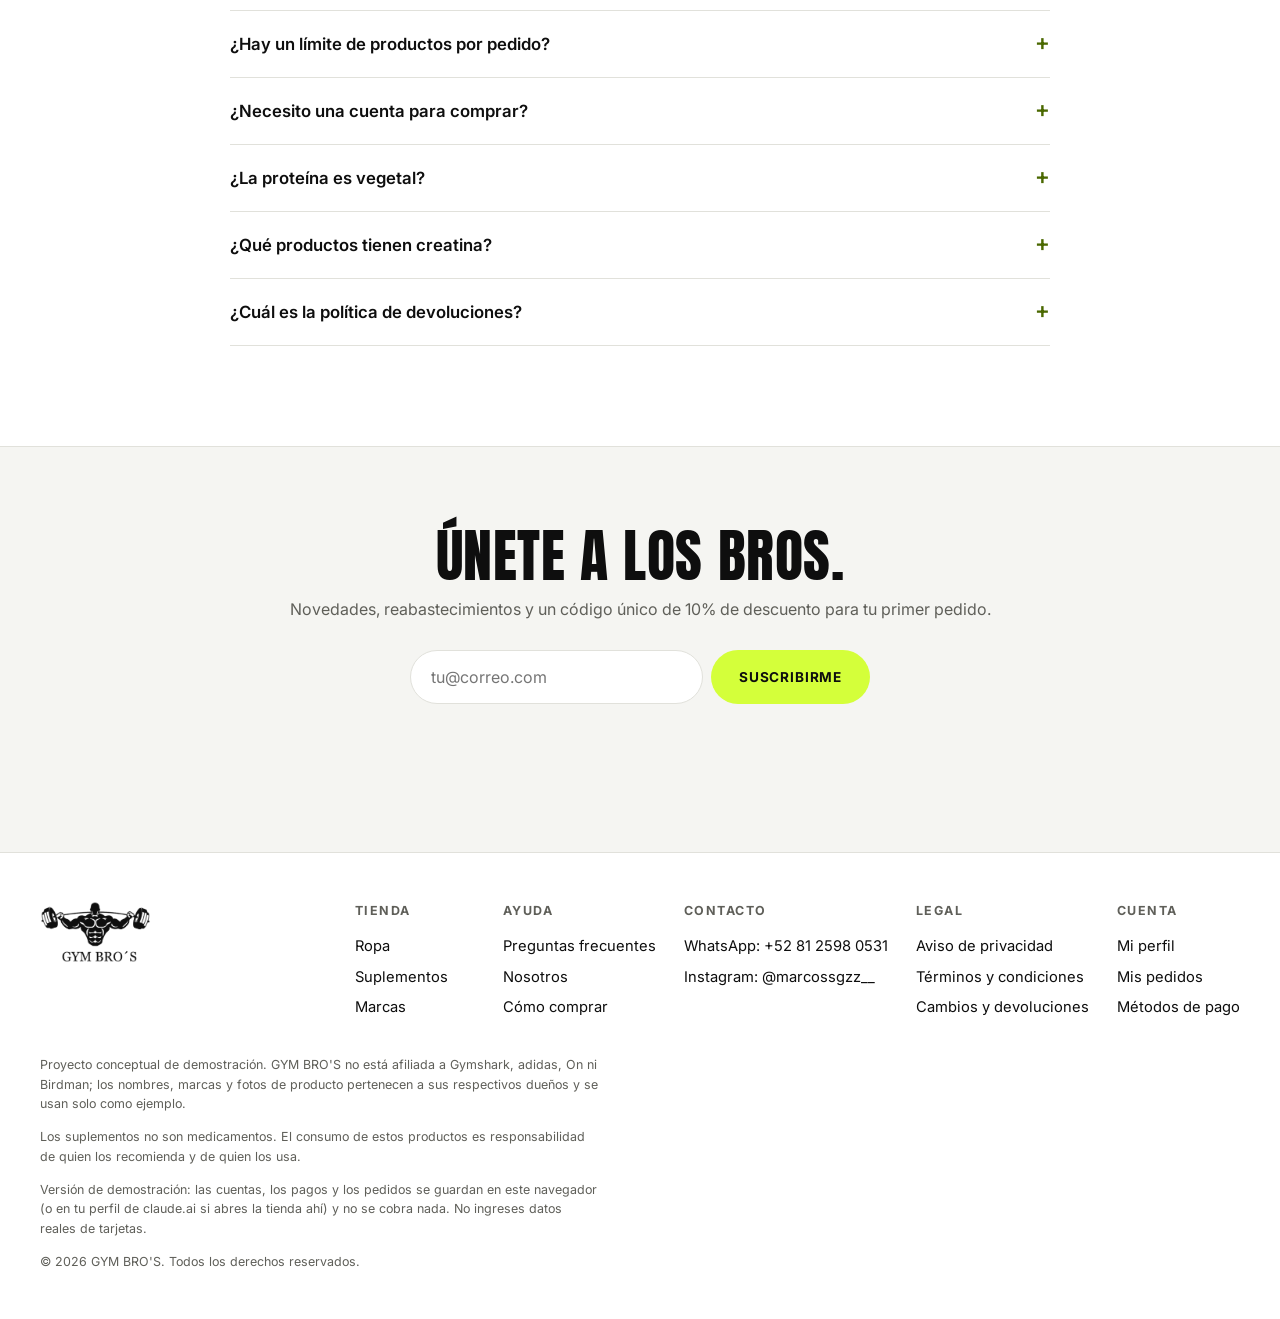
==== commit 2d2f5ad0: "Link services and pricing doc from demo bar Co-Authored-By: Claude Opus 5.5 <noreply@anthropic.com> " ====
--- a/index.html
+++ b/index.html
@@ -8,7 +8,9 @@
   <meta property="og:type" content="website">
   <meta property="og:title" content="GYM BRO'S · Tienda de demostración">
   <meta property="og:description" content="Tienda en línea completa: catálogo, búsqueda, carrito, cuentas, códigos de descuento y asistente con IA. Proyecto de muestra.">
-  <meta property="og:image" content="assets/og-image.jpg">
+  <meta property="og:url" content="https://marcosgzzx.github.io/WebsitePrototype/">
+  <meta property="og:image" content="https://marcosgzzx.github.io/WebsitePrototype/assets/og-image.jpg">
+  <link rel="canonical" href="https://marcosgzzx.github.io/WebsitePrototype/">
   <meta name="twitter:card" content="summary_large_image">
   <meta name="theme-color" content="#d4ff3a">
   <link rel="icon" type="image/png" href="assets/favicon.png">
@@ -22,6 +24,7 @@
     <strong>Proyecto de demostración.</strong> No es una tienda real: no se cobra ni se envía nada y no está afiliada a las marcas mostradas.
     <button type="button" class="link-btn" data-info="about">Sobre este proyecto</button>
     <a class="link-btn" href="https://wa.me/528125980531?text=Hola%2C%20vi%20la%20tienda%20de%20demostraci%C3%B3n%20GYM%20BRO%27S%20y%20me%20interesa%20un%20sitio%20web." target="_blank" rel="noopener">¿Quieres un sitio así? Escríbeme</a>
+    <a class="link-btn" href="https://claude.ai/artifact/53iAYFUTSxSc1n7oF1EkW6" target="_blank" rel="noopener">Servicios y precios</a>
   </div>
   <div class="announce">Precios en pesos mexicanos (MXN) · Envío gratis en pedidos desde $1,200 · 30 días para devoluciones</div>
 
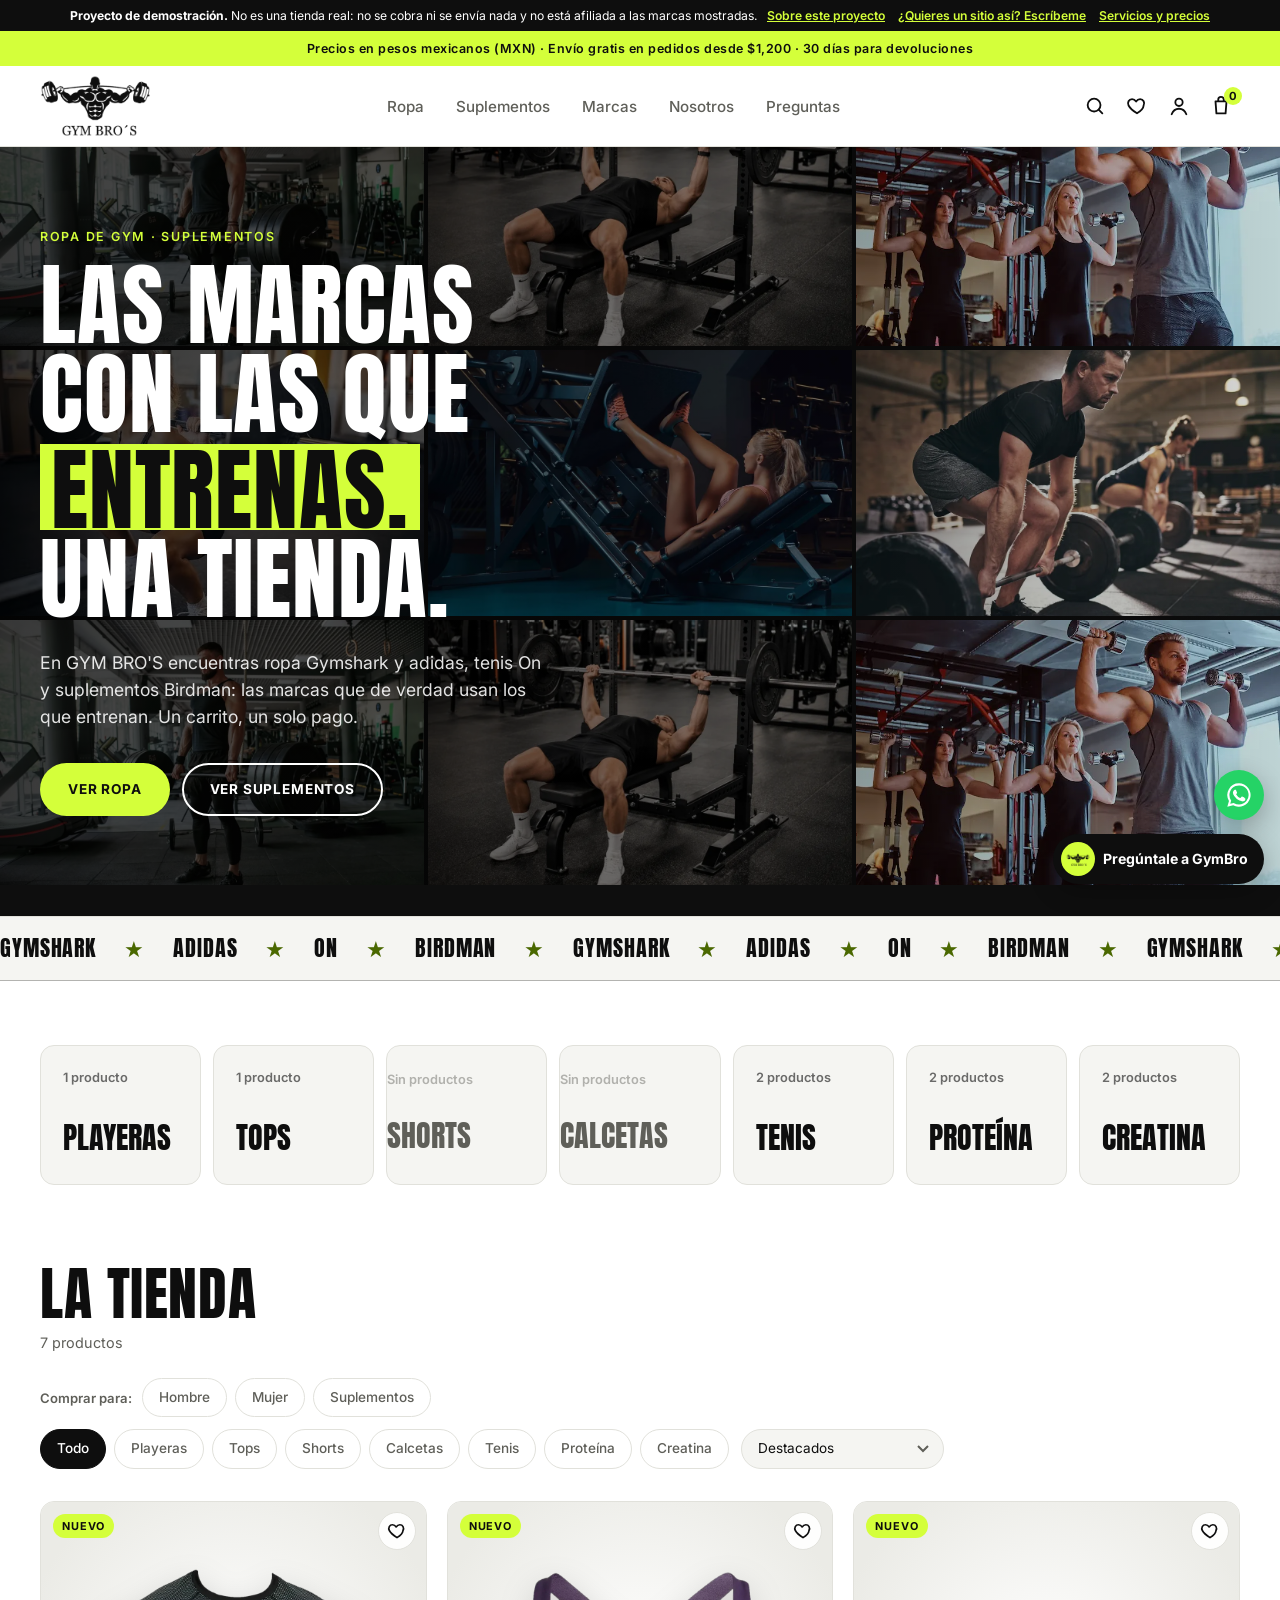
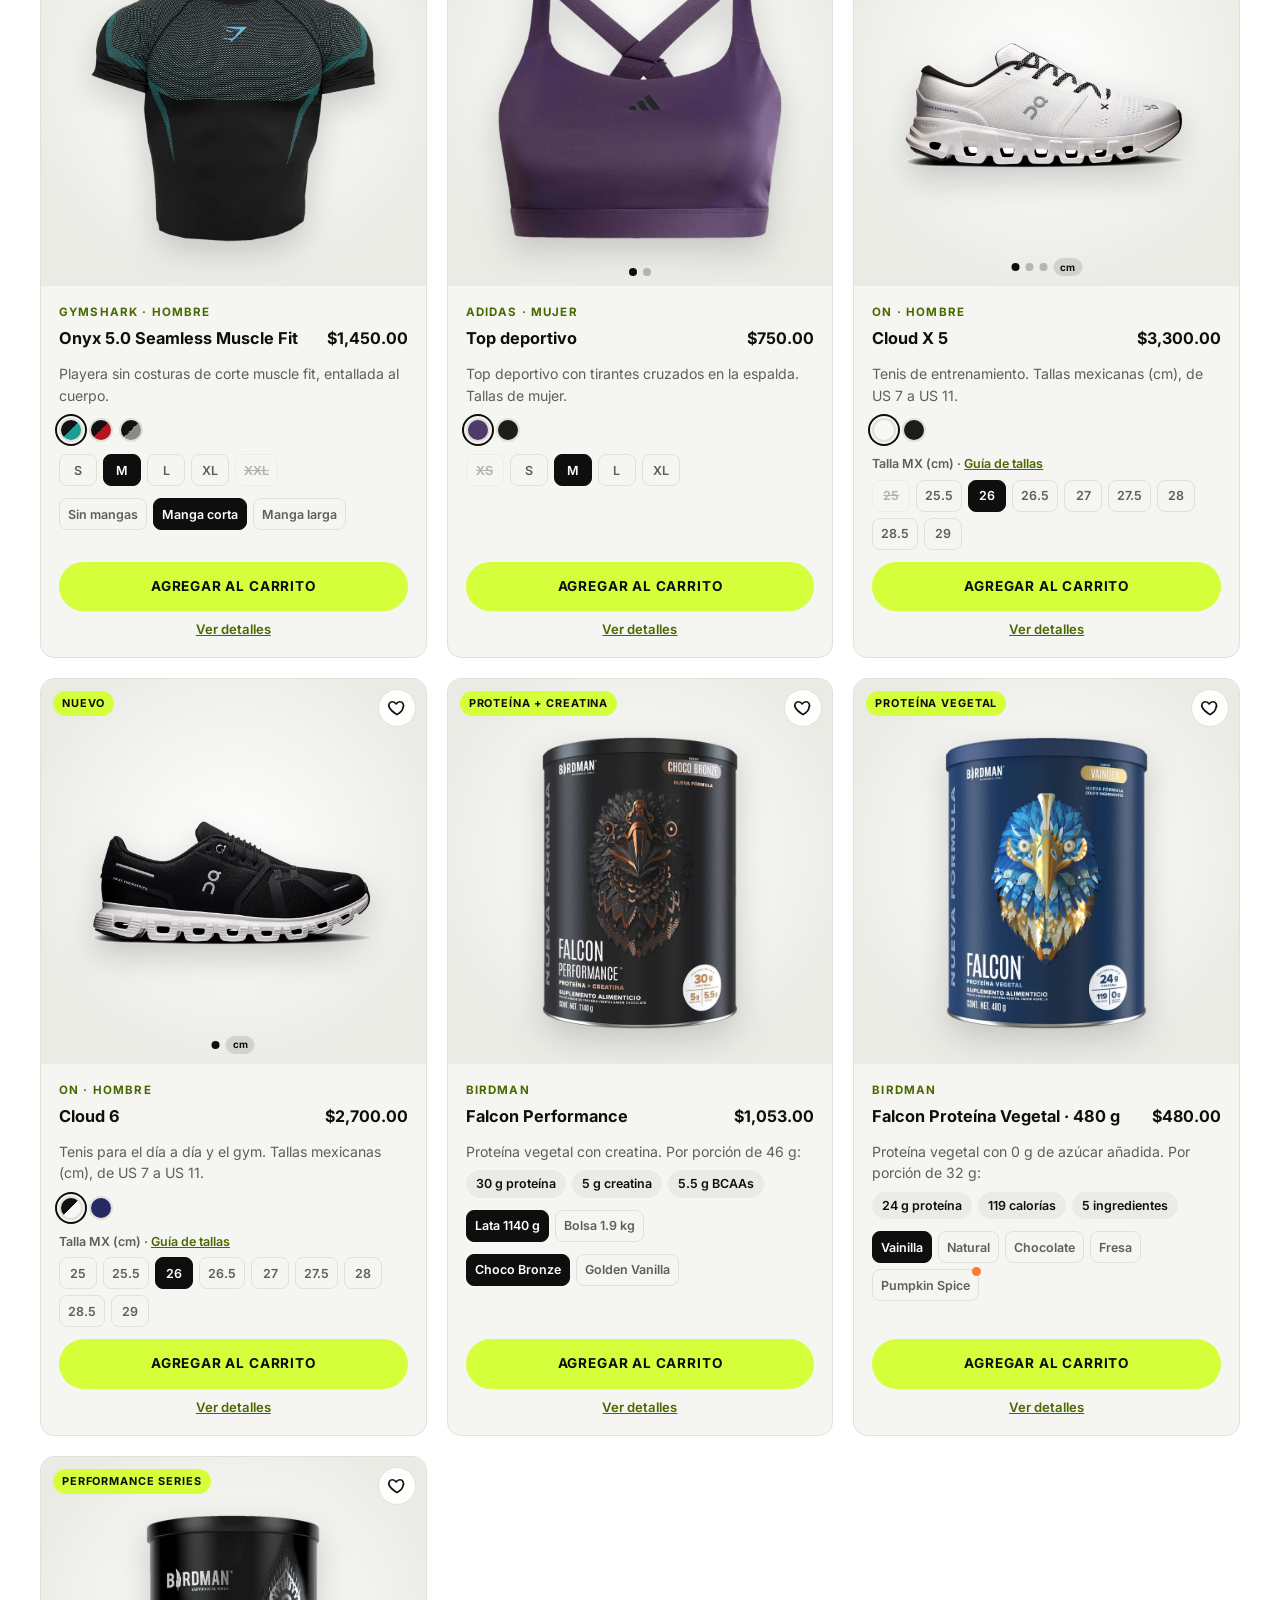
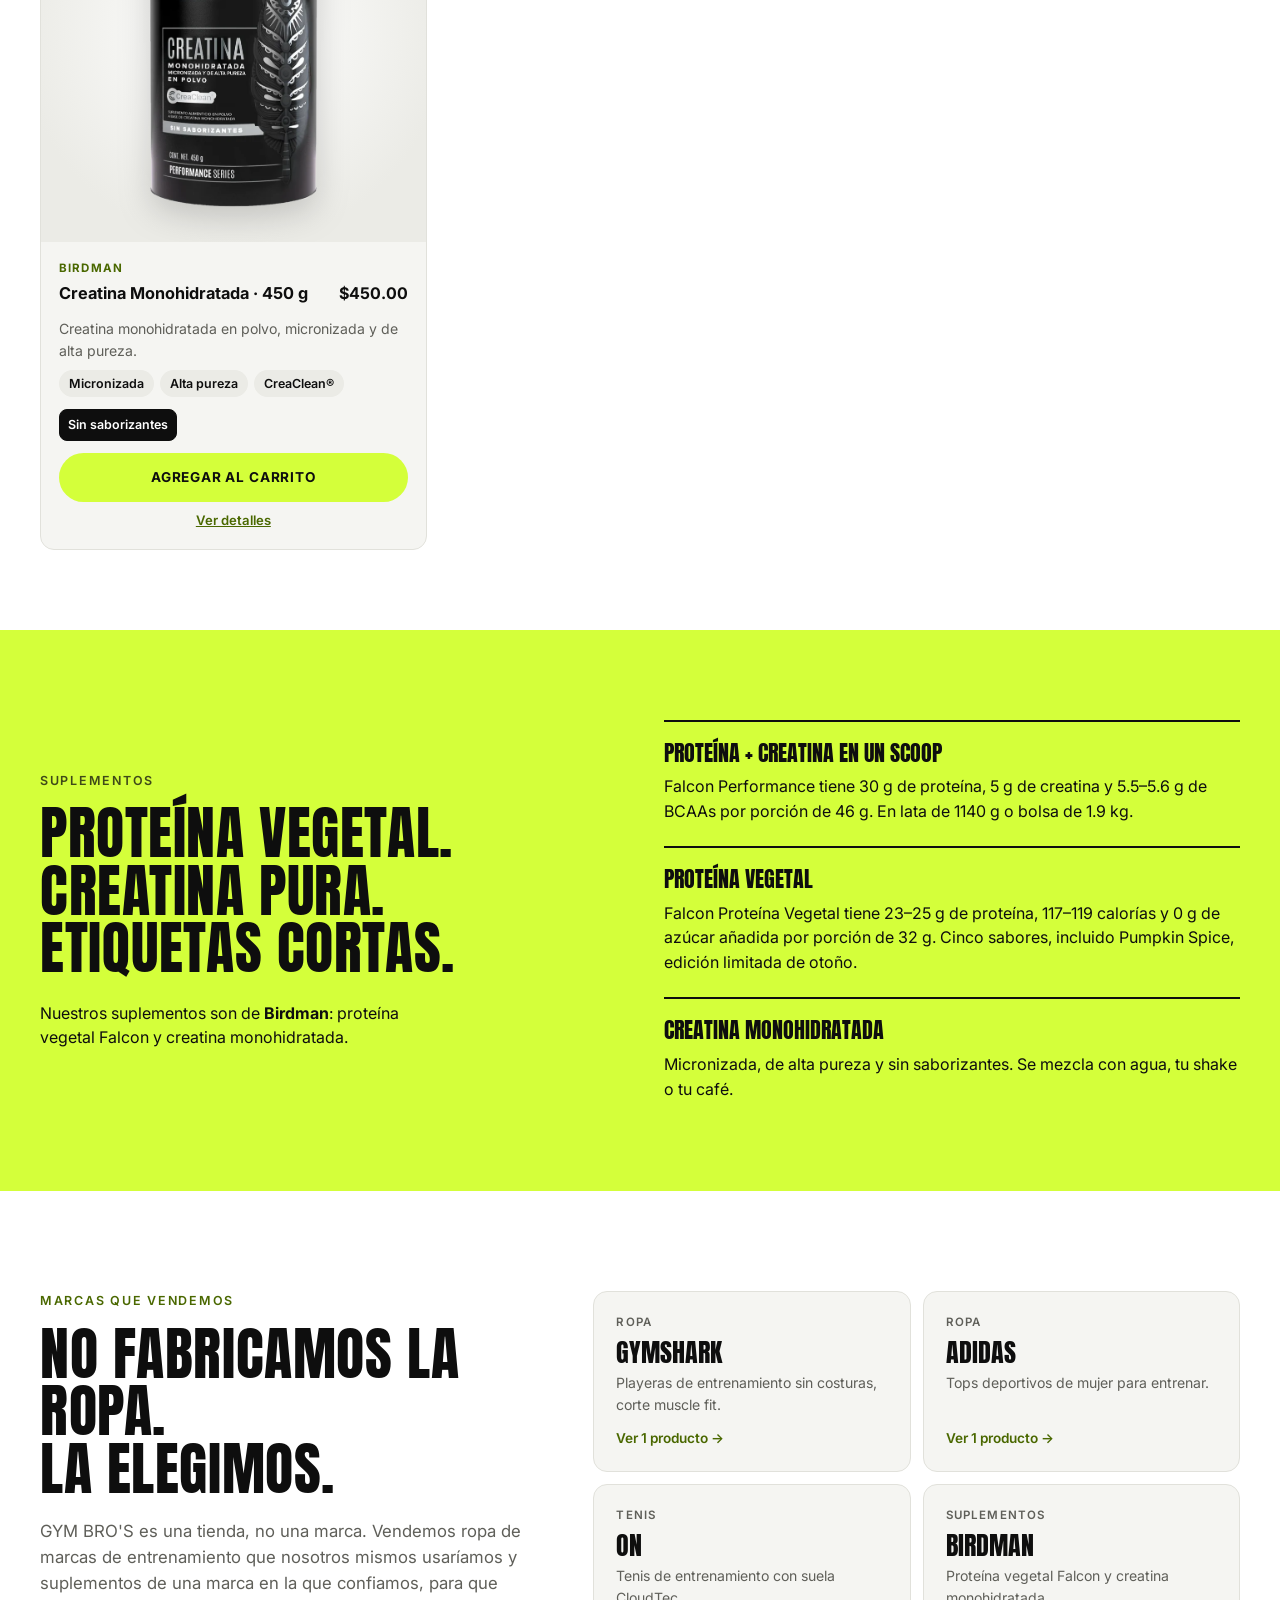
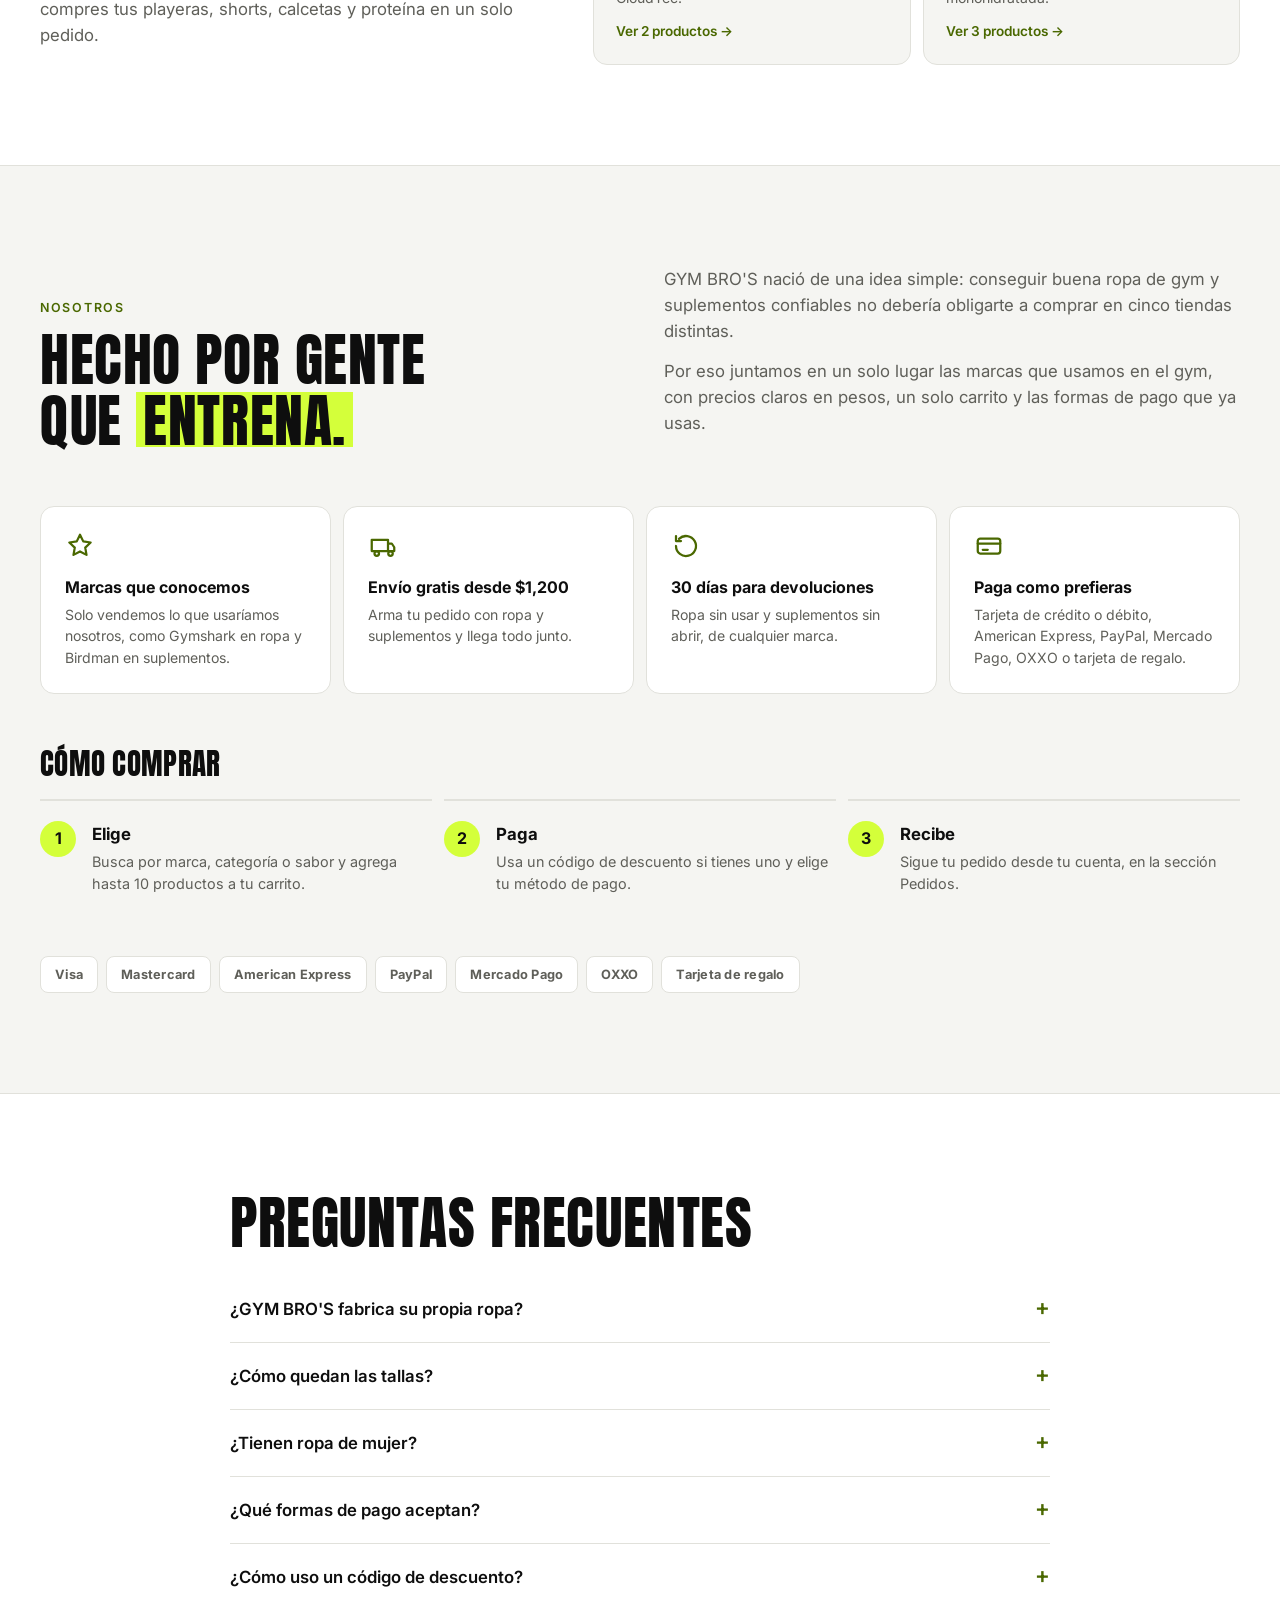
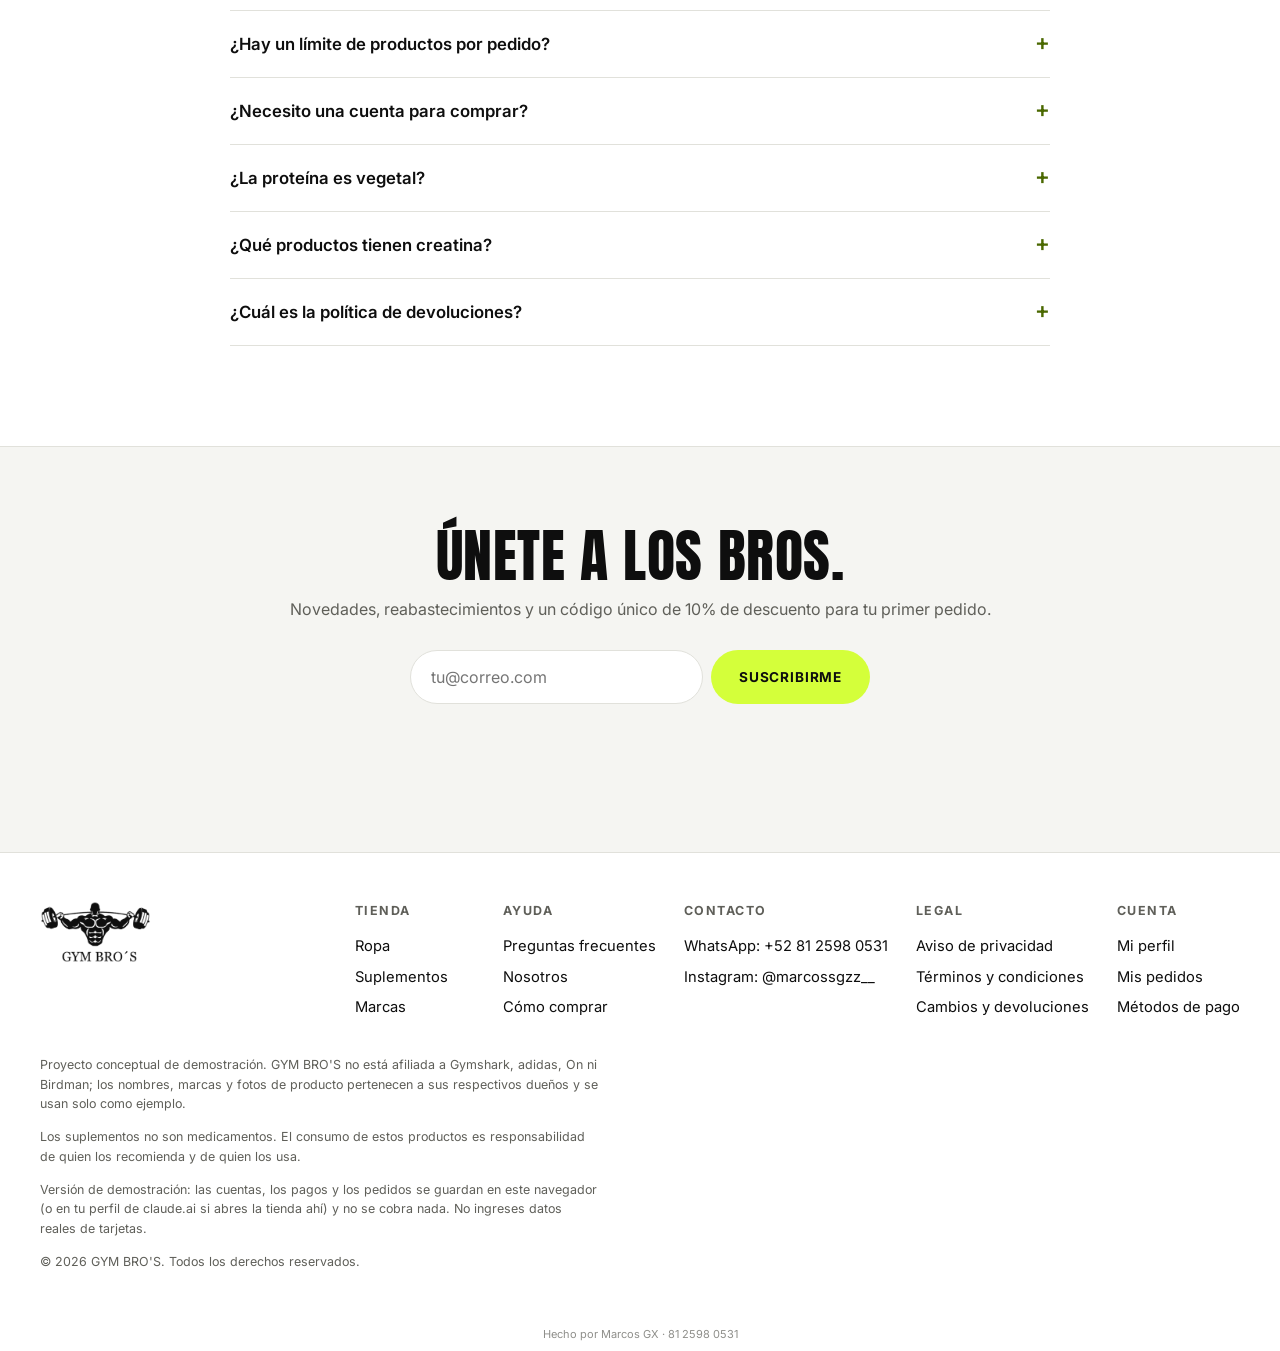
==== commit f89c69d2: "Add Marcos GX signature at the bottom of GYM BRO'S and portfolio Co-Authored-By: Claude Opus 5.5 <no" ====
--- a/index.html
+++ b/index.html
@@ -17,7 +17,7 @@
   <link rel="preconnect" href="https://fonts.googleapis.com">
   <link rel="preconnect" href="https://fonts.gstatic.com" crossorigin>
   <link href="https://fonts.googleapis.com/css2?family=Anton&family=Inter:wght@400;500;600;700&display=swap" rel="stylesheet">
-  <link rel="stylesheet" href="styles.css">
+  <link rel="stylesheet" href="styles.css?v=2">
 </head>
 <body>
   <div class="demo-bar" role="note">
@@ -311,6 +311,7 @@
       <p class="fine">© 2026 GYM BRO'S. Todos los derechos reservados.</p>
     </div>
   </footer>
+  <p class="signature">Hecho por Marcos GX · 81 2598 0531</p>
 
   <div class="overlay" id="overlay" hidden></div>
   <aside class="cart" id="cart" aria-label="Carrito de compras" aria-hidden="true">
--- a/styles.css
+++ b/styles.css
@@ -294,6 +294,7 @@
 
 /* Footer */
 .site-footer { border-top: 1px solid var(--line); padding: 48px 0; }
+.signature { margin: 0; padding: 8px 16px max(8px, env(safe-area-inset-bottom, 0px)); text-align: center; font-size: 11px; line-height: 1.4; color: var(--muted); opacity: .7; }
 .footer-inner { display: grid; gap: 14px; }
 .footer-top { display: flex; justify-content: space-between; gap: 32px; flex-wrap: wrap; margin-bottom: 18px; }
 .footer-cols { display: grid; grid-template-columns: repeat(5, minmax(120px, auto)); gap: 28px; }
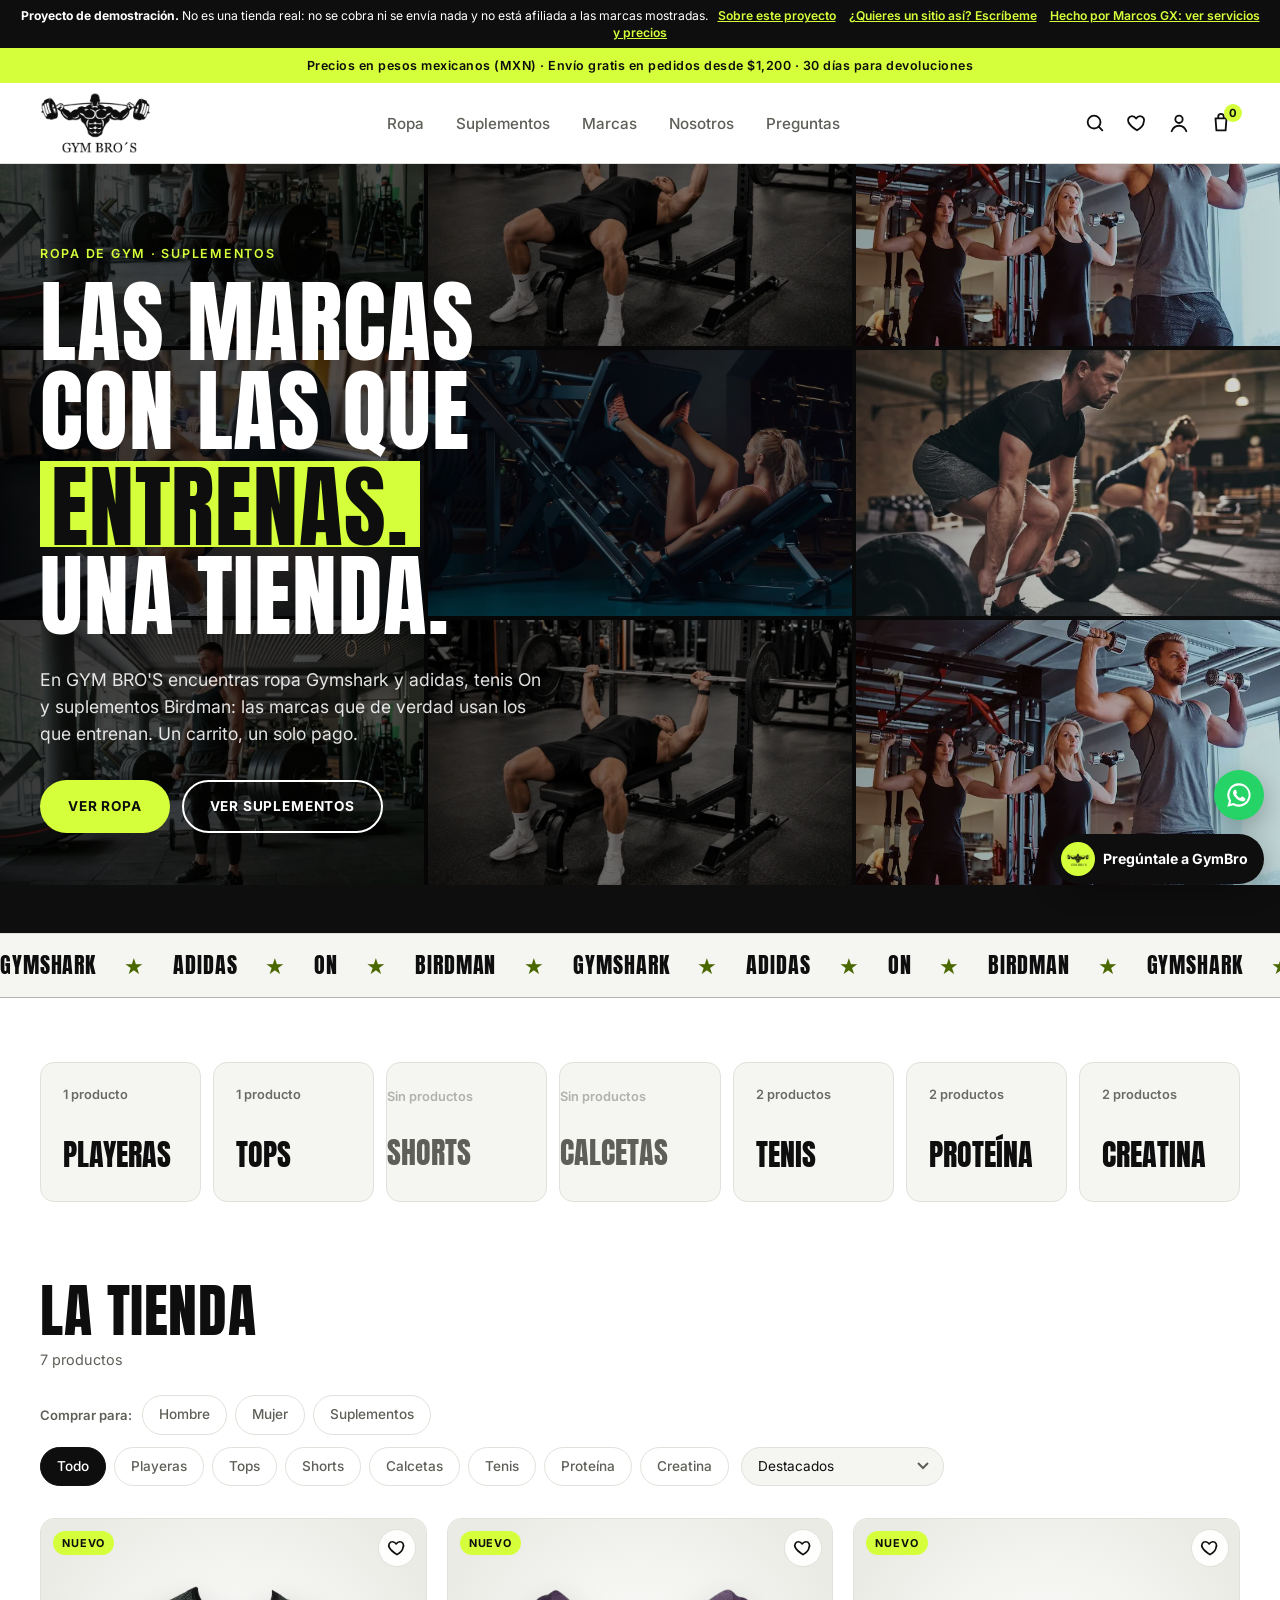
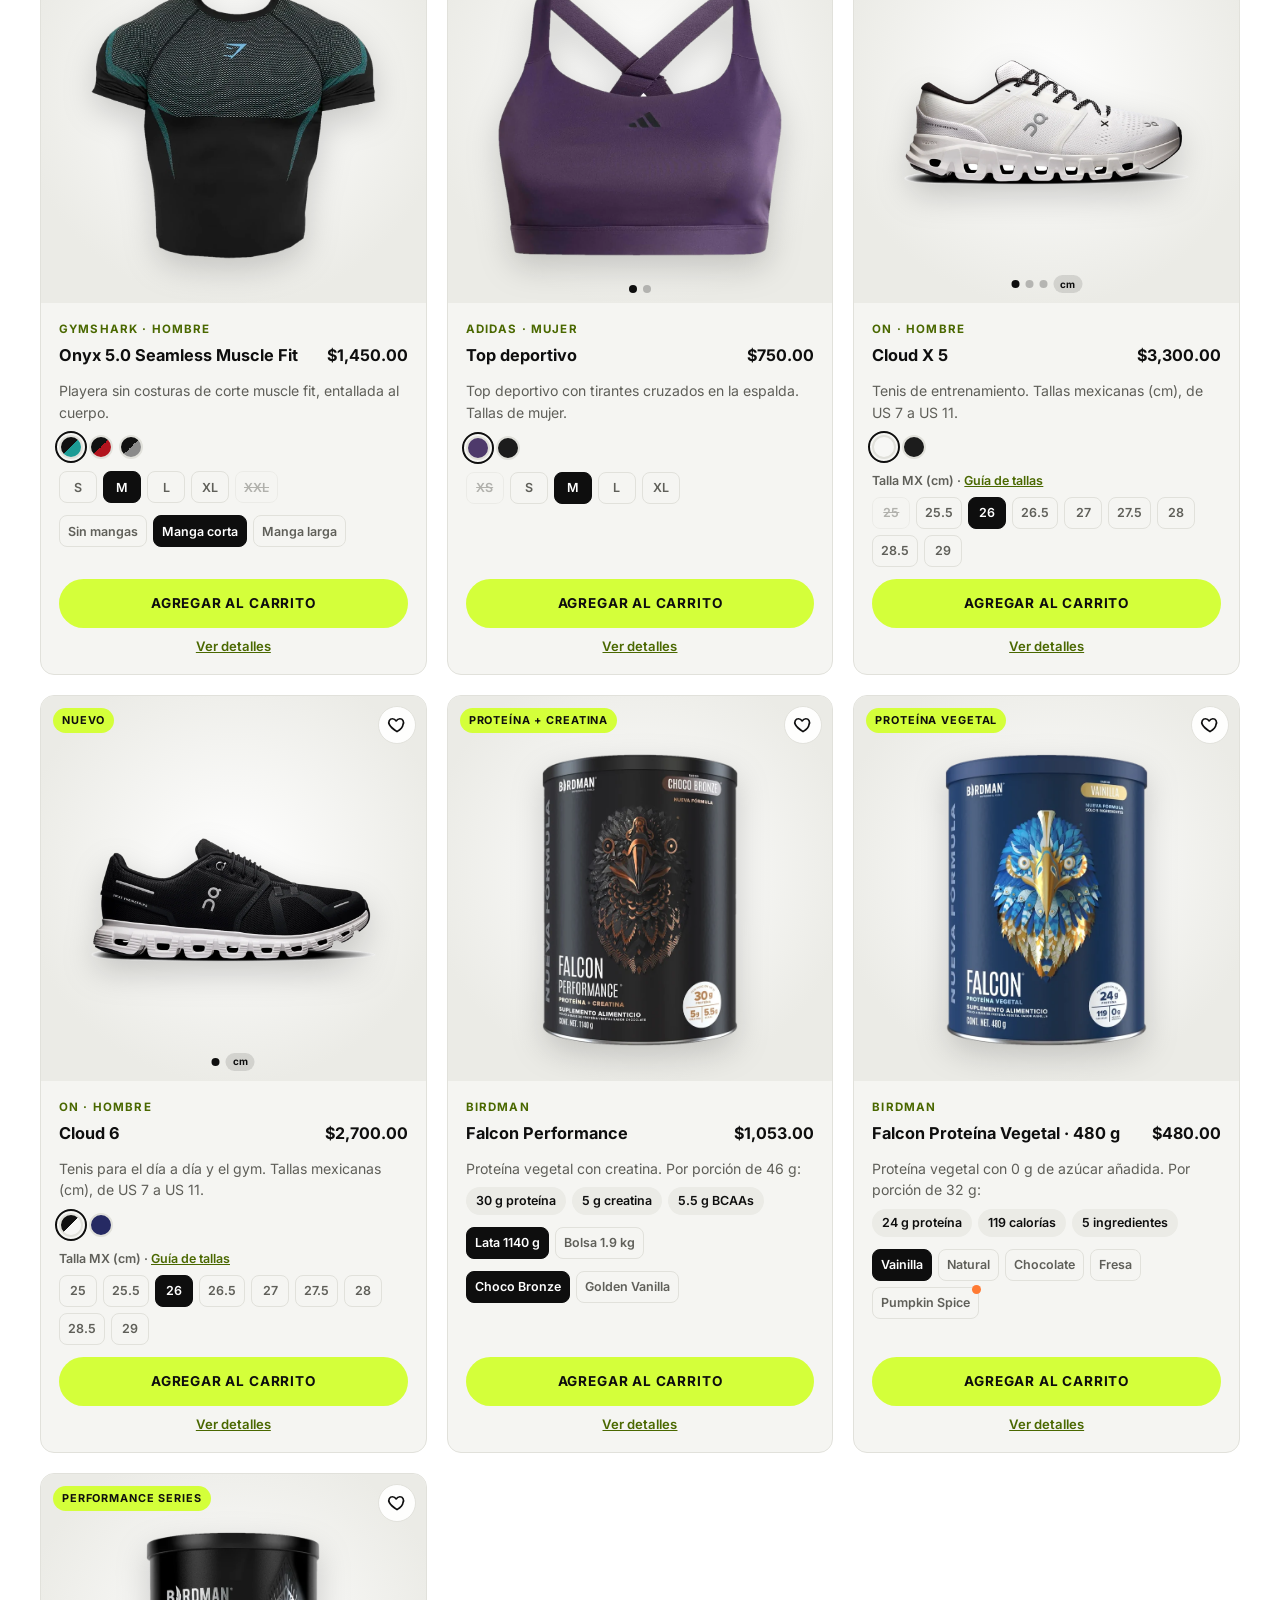
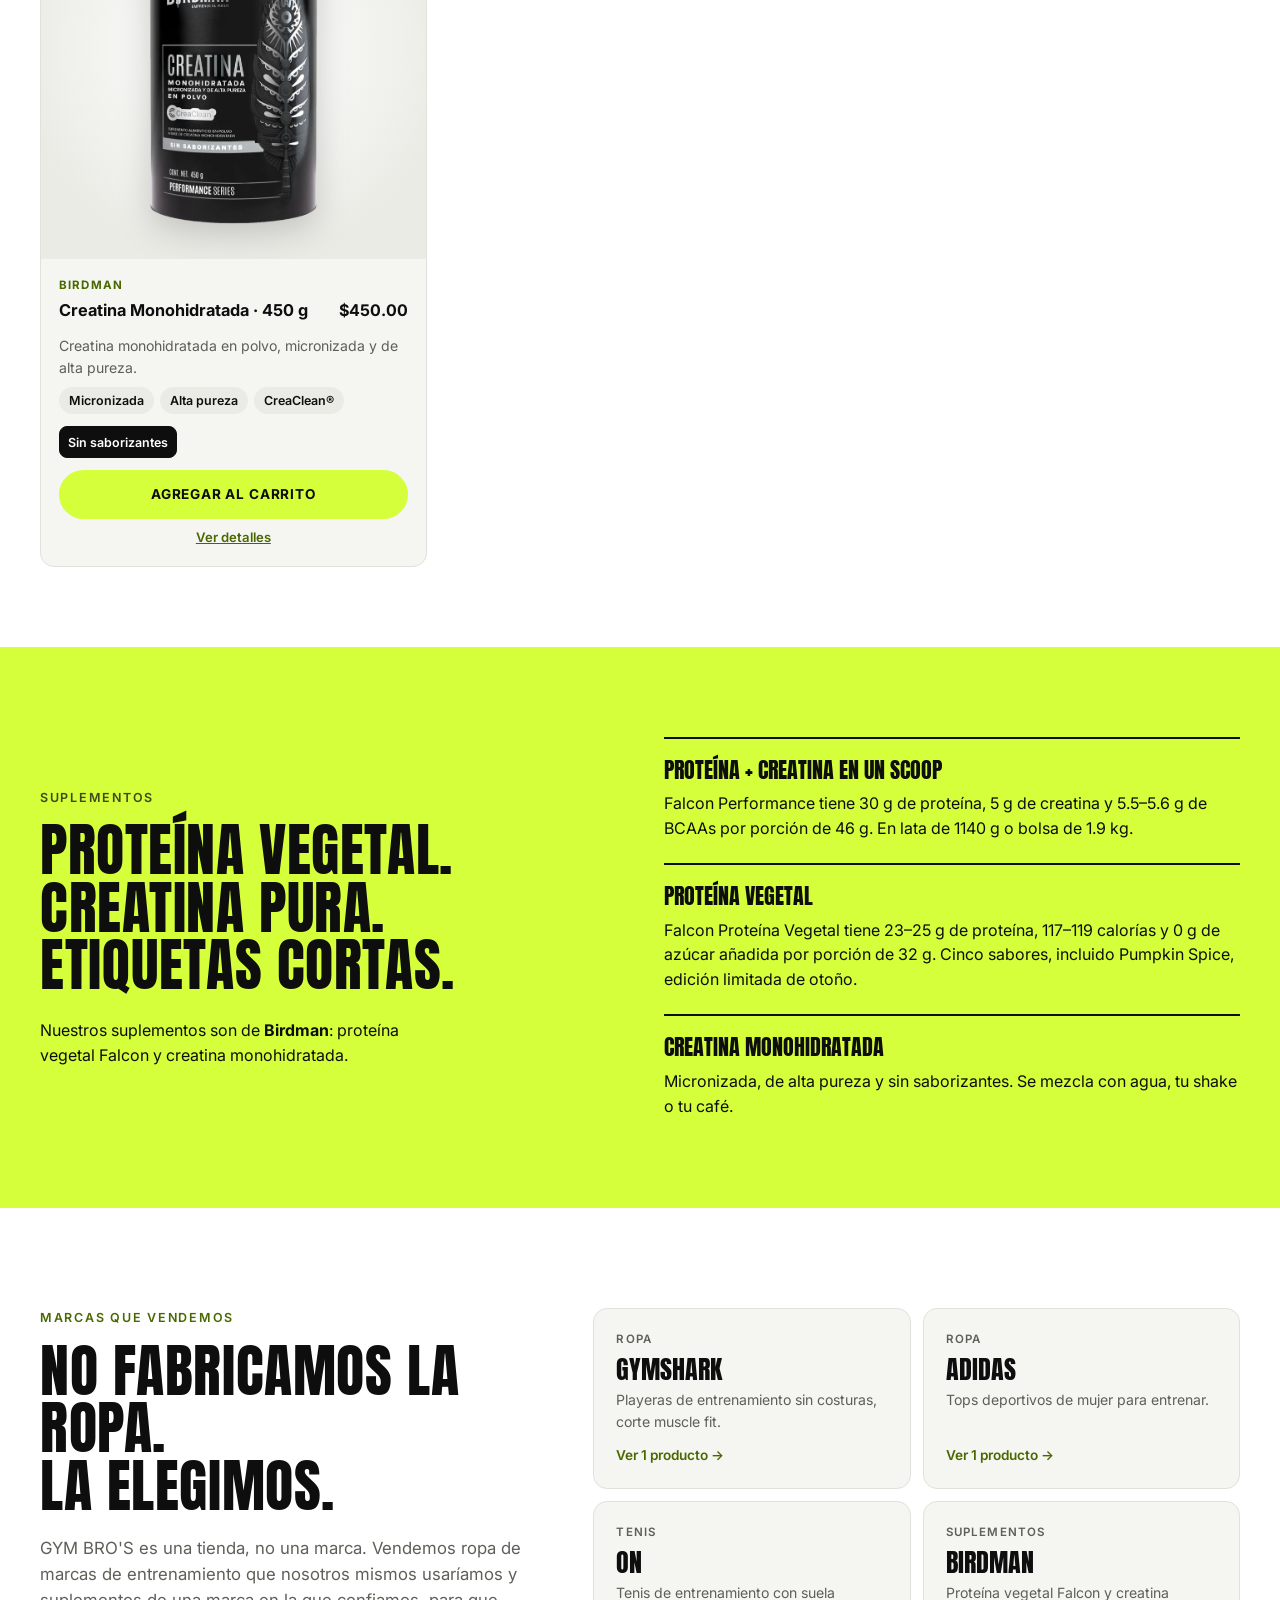
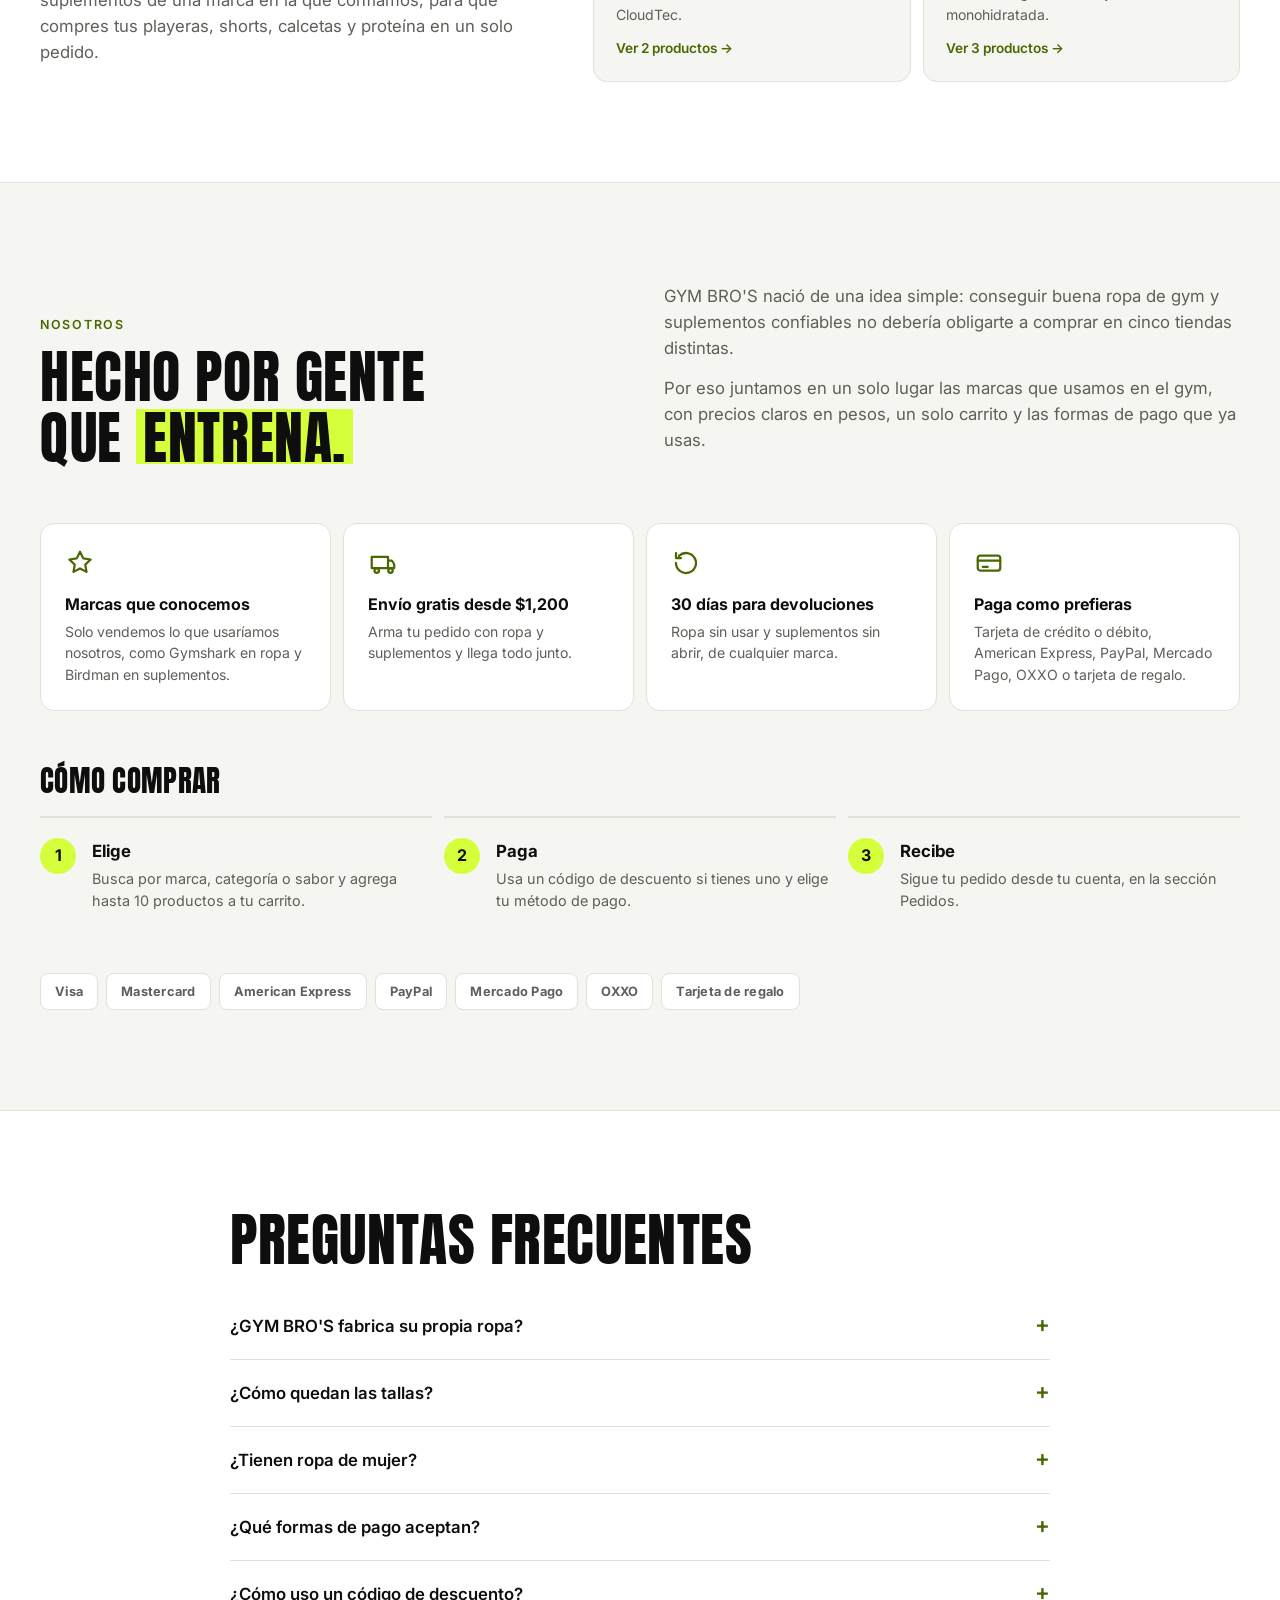
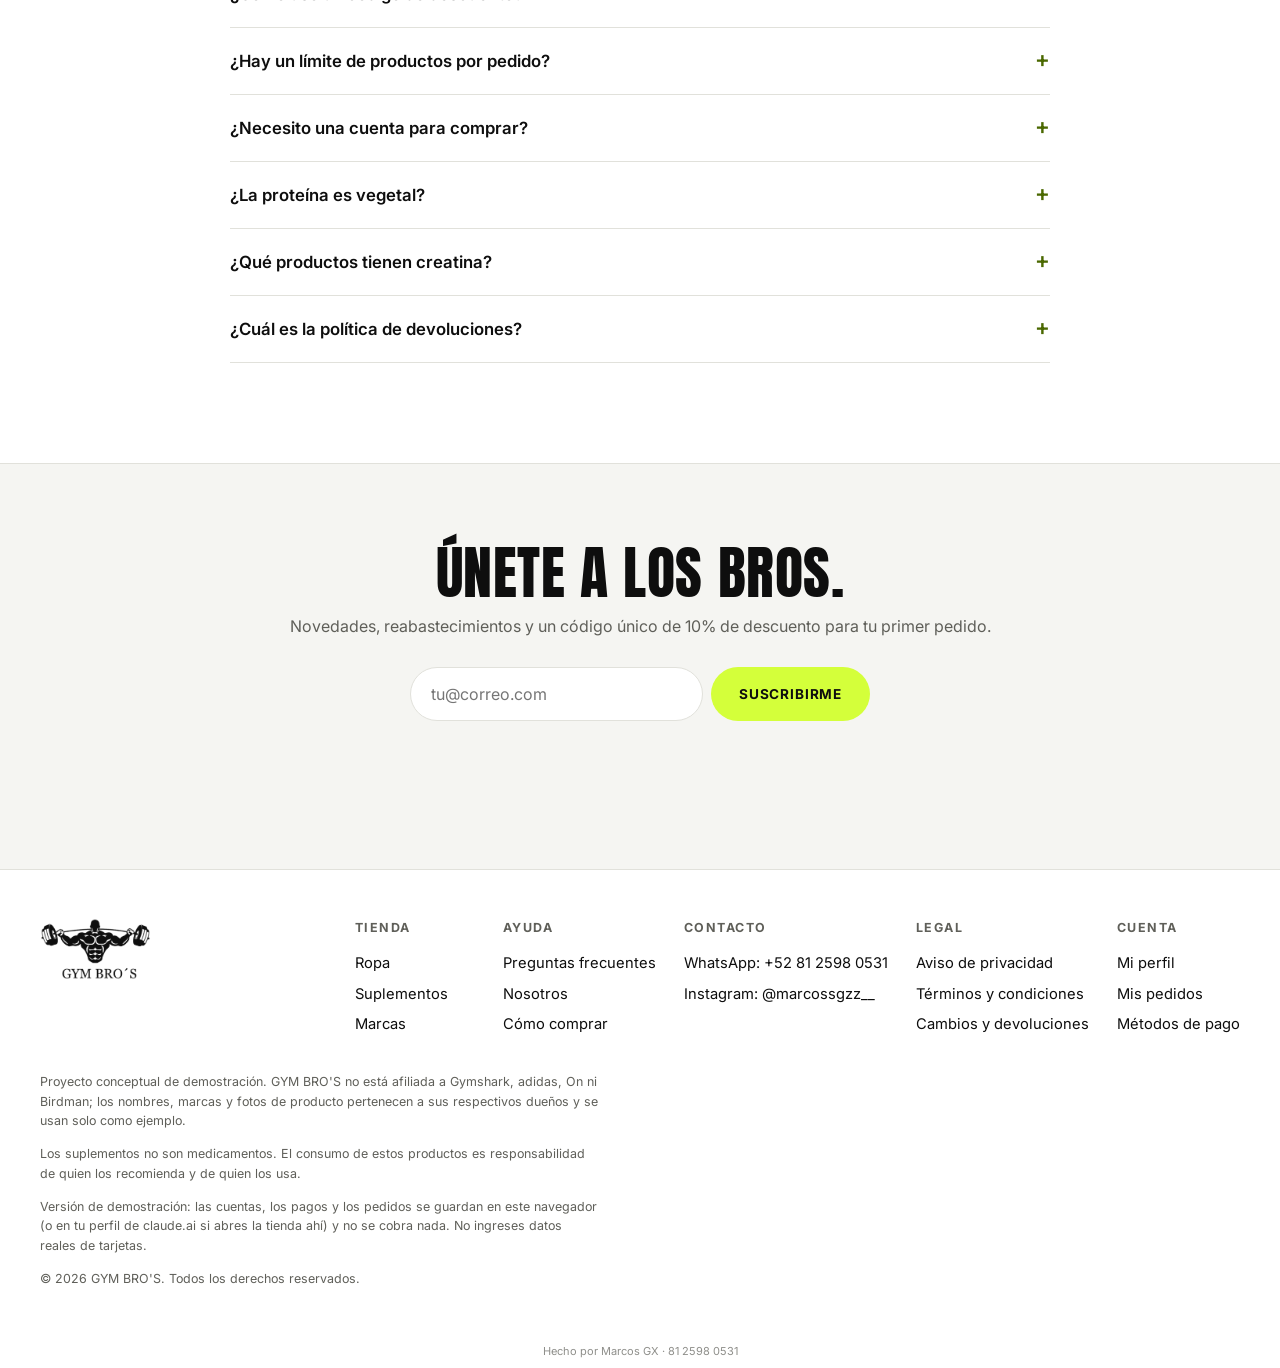
==== commit fdfafc55: "Connect GYM BRO'S to Marcos GX and tidy portfolio copy GYM BRO'S demo bar and about dialog now point" ====
--- a/index.html
+++ b/index.html
@@ -8,9 +8,9 @@
   <meta property="og:type" content="website">
   <meta property="og:title" content="GYM BRO'S · Tienda de demostración">
   <meta property="og:description" content="Tienda en línea completa: catálogo, búsqueda, carrito, cuentas, códigos de descuento y asistente con IA. Proyecto de muestra.">
-  <meta property="og:url" content="https://marcosgzzx.github.io/WebsitePrototype/">
-  <meta property="og:image" content="https://marcosgzzx.github.io/WebsitePrototype/assets/og-image.jpg">
-  <link rel="canonical" href="https://marcosgzzx.github.io/WebsitePrototype/">
+  <meta property="og:url" content="https://marcosgzzx.github.io/MarcosGX/">
+  <meta property="og:image" content="https://marcosgzzx.github.io/MarcosGX/assets/og-image.jpg">
+  <link rel="canonical" href="https://marcosgzzx.github.io/MarcosGX/">
   <meta name="twitter:card" content="summary_large_image">
   <meta name="theme-color" content="#d4ff3a">
   <link rel="icon" type="image/png" href="assets/favicon.png">
@@ -24,7 +24,7 @@
     <strong>Proyecto de demostración.</strong> No es una tienda real: no se cobra ni se envía nada y no está afiliada a las marcas mostradas.
     <button type="button" class="link-btn" data-info="about">Sobre este proyecto</button>
     <a class="link-btn" href="https://wa.me/528125980531?text=Hola%2C%20vi%20la%20tienda%20de%20demostraci%C3%B3n%20GYM%20BRO%27S%20y%20me%20interesa%20un%20sitio%20web." target="_blank" rel="noopener">¿Quieres un sitio así? Escríbeme</a>
-    <a class="link-btn" href="https://claude.ai/artifact/53iAYFUTSxSc1n7oF1EkW6" target="_blank" rel="noopener">Servicios y precios</a>
+    <a class="link-btn" href="https://marcosgzzx.github.io/MarcosGX/portfolio/" target="_blank" rel="noopener">Hecho por Marcos GX: ver servicios y precios</a>
   </div>
   <div class="announce">Precios en pesos mexicanos (MXN) · Envío gratis en pedidos desde $1,200 · 30 días para devoluciones</div>
 
@@ -424,7 +424,7 @@
   <script src="script.js"></script>
   <script src="checkout.js"></script>
   <script src="pdp.js"></script>
-  <script src="info.js"></script>
+  <script src="info.js?v=2"></script>
   <script src="assistant.js"></script>
 </body>
 </html>
